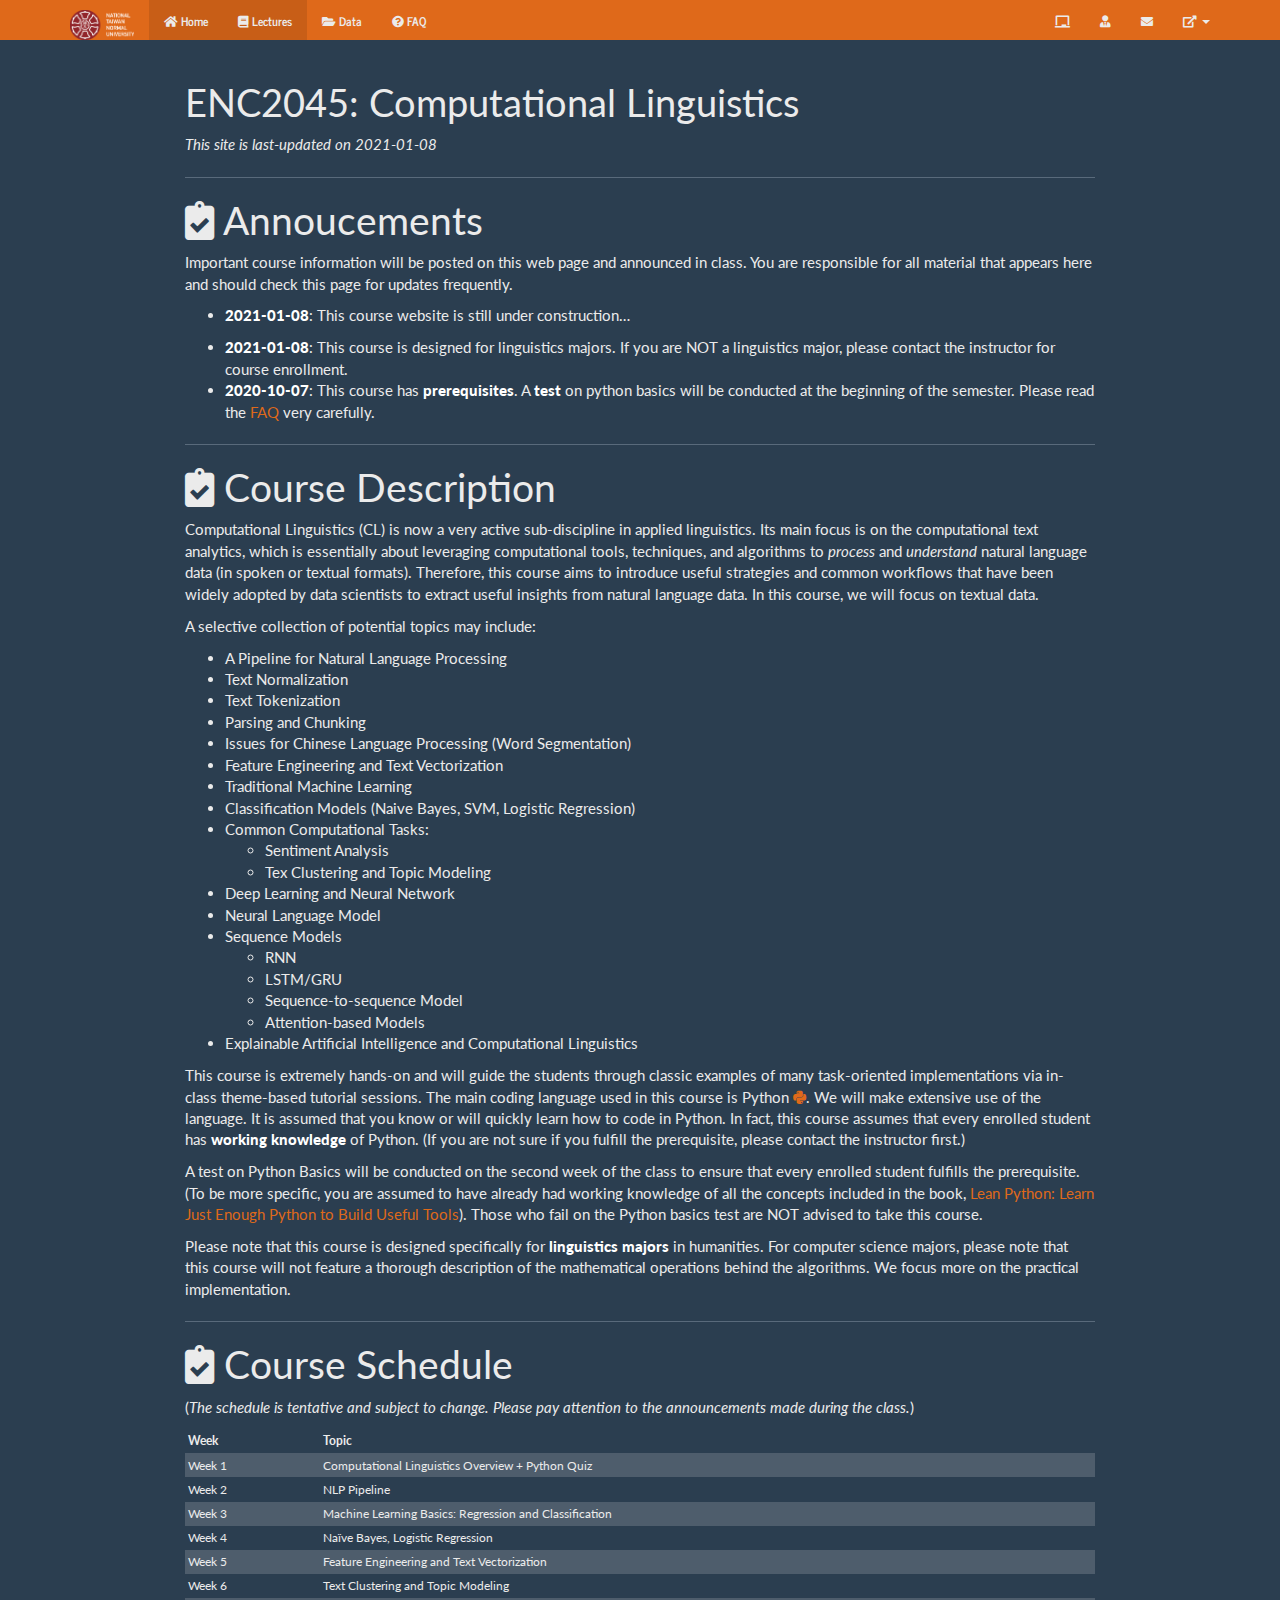
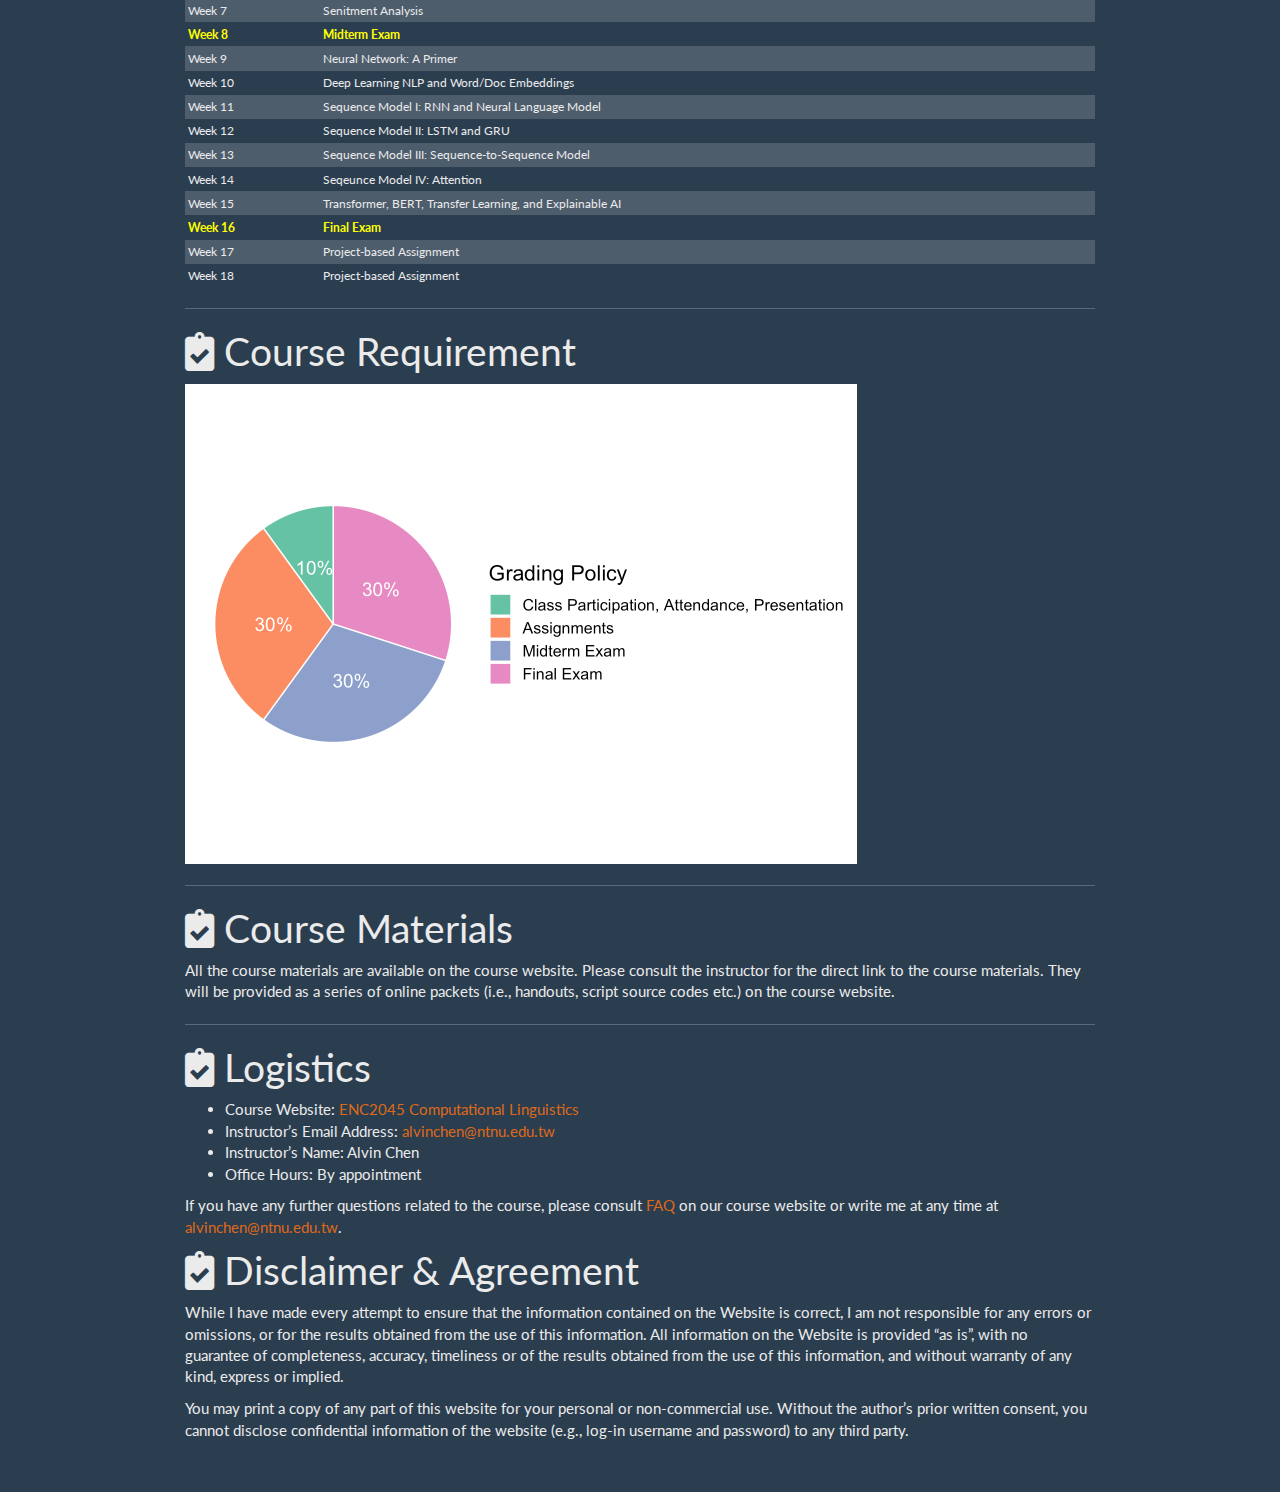
==== docs/index.html @ e21e0ecf "announcement" ====
<!DOCTYPE html>

<html>

<head>

<meta charset="utf-8" />
<meta name="generator" content="pandoc" />
<meta http-equiv="X-UA-Compatible" content="IE=EDGE" />




<title>ENC2045: Computational Linguistics</title>

<script src="site_libs/header-attrs-2.4/header-attrs.js"></script>
<script src="site_libs/jquery-1.11.3/jquery.min.js"></script>
<meta name="viewport" content="width=device-width, initial-scale=1" />
<link href="site_libs/bootstrap-3.3.5/css/journal.min.css" rel="stylesheet" />
<script src="site_libs/bootstrap-3.3.5/js/bootstrap.min.js"></script>
<script src="site_libs/bootstrap-3.3.5/shim/html5shiv.min.js"></script>
<script src="site_libs/bootstrap-3.3.5/shim/respond.min.js"></script>
<script src="site_libs/navigation-1.1/tabsets.js"></script>
<link href="site_libs/highlightjs-9.12.0/textmate.css" rel="stylesheet" />
<script src="site_libs/highlightjs-9.12.0/highlight.js"></script>
<link href="site_libs/font-awesome-5.3.1/css/fontawesome-all.min.css" rel="stylesheet" />
<script src="site_libs/kePrint-0.0.1/kePrint.js"></script>

<style type="text/css">
  code{white-space: pre-wrap;}
  span.smallcaps{font-variant: small-caps;}
  span.underline{text-decoration: underline;}
  div.column{display: inline-block; vertical-align: top; width: 50%;}
  div.hanging-indent{margin-left: 1.5em; text-indent: -1.5em;}
  ul.task-list{list-style: none;}
      </style>

<style type="text/css">code{white-space: pre;}</style>
<style type="text/css">
  pre:not([class]) {
    background-color: white;
  }
</style>
<script type="text/javascript">
if (window.hljs) {
  hljs.configure({languages: []});
  hljs.initHighlightingOnLoad();
  if (document.readyState && document.readyState === "complete") {
    window.setTimeout(function() { hljs.initHighlighting(); }, 0);
  }
}
</script>



<style type="text/css">
h1 {
  font-size: 34px;
}
h1.title {
  font-size: 38px;
}
h2 {
  font-size: 30px;
}
h3 {
  font-size: 24px;
}
h4 {
  font-size: 18px;
}
h5 {
  font-size: 16px;
}
h6 {
  font-size: 12px;
}
.table th:not([align]) {
  text-align: left;
}
</style>

<link rel="stylesheet" href="bootstrap_superhero.css" type="text/css" />



<style type = "text/css">
.main-container {
  max-width: 940px;
  margin-left: auto;
  margin-right: auto;
}
code {
  color: inherit;
  background-color: rgba(0, 0, 0, 0.04);
}
img {
  max-width:100%;
}
.tabbed-pane {
  padding-top: 12px;
}
.html-widget {
  margin-bottom: 20px;
}
button.code-folding-btn:focus {
  outline: none;
}
summary {
  display: list-item;
}
</style>


<style type="text/css">
/* padding for bootstrap navbar */
body {
  padding-top: 61px;
  padding-bottom: 40px;
}
/* offset scroll position for anchor links (for fixed navbar)  */
.section h1 {
  padding-top: 66px;
  margin-top: -66px;
}
.section h2 {
  padding-top: 66px;
  margin-top: -66px;
}
.section h3 {
  padding-top: 66px;
  margin-top: -66px;
}
.section h4 {
  padding-top: 66px;
  margin-top: -66px;
}
.section h5 {
  padding-top: 66px;
  margin-top: -66px;
}
.section h6 {
  padding-top: 66px;
  margin-top: -66px;
}
.dropdown-submenu {
  position: relative;
}
.dropdown-submenu>.dropdown-menu {
  top: 0;
  left: 100%;
  margin-top: -6px;
  margin-left: -1px;
  border-radius: 0 6px 6px 6px;
}
.dropdown-submenu:hover>.dropdown-menu {
  display: block;
}
.dropdown-submenu>a:after {
  display: block;
  content: " ";
  float: right;
  width: 0;
  height: 0;
  border-color: transparent;
  border-style: solid;
  border-width: 5px 0 5px 5px;
  border-left-color: #cccccc;
  margin-top: 5px;
  margin-right: -10px;
}
.dropdown-submenu:hover>a:after {
  border-left-color: #ffffff;
}
.dropdown-submenu.pull-left {
  float: none;
}
.dropdown-submenu.pull-left>.dropdown-menu {
  left: -100%;
  margin-left: 10px;
  border-radius: 6px 0 6px 6px;
}
</style>

<script>
// manage active state of menu based on current page
$(document).ready(function () {
  // active menu anchor
  href = window.location.pathname
  href = href.substr(href.lastIndexOf('/') + 1)
  if (href === "")
    href = "index.html";
  var menuAnchor = $('a[href="' + href + '"]');

  // mark it active
  menuAnchor.parent().addClass('active');

  // if it's got a parent navbar menu mark it active as well
  menuAnchor.closest('li.dropdown').addClass('active');
});
</script>

<!-- tabsets -->

<style type="text/css">
.tabset-dropdown > .nav-tabs {
  display: inline-table;
  max-height: 500px;
  min-height: 44px;
  overflow-y: auto;
  background: white;
  border: 1px solid #ddd;
  border-radius: 4px;
}

.tabset-dropdown > .nav-tabs > li.active:before {
  content: "";
  font-family: 'Glyphicons Halflings';
  display: inline-block;
  padding: 10px;
  border-right: 1px solid #ddd;
}

.tabset-dropdown > .nav-tabs.nav-tabs-open > li.active:before {
  content: "&#xe258;";
  border: none;
}

.tabset-dropdown > .nav-tabs.nav-tabs-open:before {
  content: "";
  font-family: 'Glyphicons Halflings';
  display: inline-block;
  padding: 10px;
  border-right: 1px solid #ddd;
}

.tabset-dropdown > .nav-tabs > li.active {
  display: block;
}

.tabset-dropdown > .nav-tabs > li > a,
.tabset-dropdown > .nav-tabs > li > a:focus,
.tabset-dropdown > .nav-tabs > li > a:hover {
  border: none;
  display: inline-block;
  border-radius: 4px;
  background-color: transparent;
}

.tabset-dropdown > .nav-tabs.nav-tabs-open > li {
  display: block;
  float: none;
}

.tabset-dropdown > .nav-tabs > li {
  display: none;
}
</style>

<!-- code folding -->




</head>

<body>


<div class="container-fluid main-container">




<div class="navbar navbar-inverse  navbar-fixed-top" role="navigation">
  <div class="container">
    <div class="navbar-header">
      <button type="button" class="navbar-toggle collapsed" data-toggle="collapse" data-target="#navbar">
        <span class="icon-bar"></span>
        <span class="icon-bar"></span>
        <span class="icon-bar"></span>
      </button>
      <a class="navbar-brand" href="index.html"><img src= "img/ntnu03.png" height="30px"/></a>
    </div>
    <div id="navbar" class="navbar-collapse collapse">
      <ul class="nav navbar-nav">
        <li>
  <a href="index.html">
    <span class="fa fa-home"></span>
     
    Home
  </a>
</li>
<li>
  <a href="index.html">
    <span class="fa fa-book"></span>
     
    Lectures
  </a>
</li>
<li>
  <a href="data.html">
    <span class="fa fa-folder-open"></span>
     
    Data
  </a>
</li>
<li>
  <a href="FAQ.html">
    <span class="fa fa-question-circle"></span>
     
    FAQ
  </a>
</li>
      </ul>
      <ul class="nav navbar-nav navbar-right">
        <li class="dropdown-header"></li>
<li>
  <a href="whiteboard.html">
    <span class="fa fa-chalkboard"></span>
     
    
  </a>
</li>
<li>
  <a href="http://web.ntnu.edu.tw/~alvinchen">
    <span class="fa fa-user-tie"></span>
     
    
  </a>
</li>
<li>
  <a href="contact.html">
    <span class="fa fa-envelope"></span>
     
  </a>
</li>
<li class="dropdown">
  <a href="#" class="dropdown-toggle" data-toggle="dropdown" role="button" aria-expanded="false">
    <span class="fa fa-external-link-alt"></span>
     
     
    <span class="caret"></span>
  </a>
  <ul class="dropdown-menu" role="menu">
    <li>
      <a href="http://www.eng.ntnu.edu.tw/">
        <span class="fa fa-university"></span>
         
        NTNU-ENG
      </a>
    </li>
    <li>
      <a href="https://moodle2.ntnu.edu.tw/">
        <span class="fa fa-link"></span>
         
        NTNU-Moodle
      </a>
    </li>
  </ul>
</li>
      </ul>
    </div><!--/.nav-collapse -->
  </div><!--/.container -->
</div><!--/.navbar -->

<div class="fluid-row" id="header">



<h1 class="title toc-ignore">ENC2045: Computational Linguistics</h1>

</div>


<p><em>This site is last-updated on 2021-01-08</em></p>
<hr />
<div class="section level1">
<h1><i class="fas  fa-clipboard-check "></i> Annoucements</h1>
<p>Important course information will be posted on this web page and announced in class. You are responsible for all material that appears here and should check this page for updates frequently.</p>
<ul>
<li><strong>2021-01-08</strong>: This course website is still under construction…</li>
</ul>
<!-- The course materials will be updated on a weekly basis. Please note that not all the materials have been complete and make sure that you visit this website regularly to get the most up-to-date materials/information.  -->
<ul>
<li><strong>2021-01-08</strong>: This course is designed for linguistics majors. If you are NOT a linguistics major, please contact the instructor for course enrollment.</li>
<li><strong>2020-10-07</strong>: This course has <strong>prerequisites</strong>. A <strong>test</strong> on python basics will be conducted at the beginning of the semester. Please read the <a href="FAQ.html">FAQ</a> very carefully. <!-- - **2020-02-24**: Due to the outbreak of the coronavirus disease (COVID-19), the course schedule has been updated in response to the change of the semester start.  --> <!-- - **2020-01-15**: For those who are considering taking this course, please read the [FAQ](FAQ.html) first before you make the decision. Thank you very much. --></li>
</ul>
<hr />
</div>
<div class="section level1">
<h1><i class="fas  fa-clipboard-check "></i> Course Description</h1>
<p>Computational Linguistics (CL) is now a very active sub-discipline in applied linguistics. Its main focus is on the computational text analytics, which is essentially about leveraging computational tools, techniques, and algorithms to <em>process</em> and <em>understand</em> natural language data (in spoken or textual formats). Therefore, this course aims to introduce useful strategies and common workflows that have been widely adopted by data scientists to extract useful insights from natural language data. In this course, we will focus on textual data.</p>
<p>A selective collection of potential topics may include:</p>
<ul>
<li>A Pipeline for Natural Language Processing</li>
<li>Text Normalization</li>
<li>Text Tokenization</li>
<li>Parsing and Chunking</li>
<li>Issues for Chinese Language Processing (Word Segmentation)</li>
<li>Feature Engineering and Text Vectorization</li>
<li>Traditional Machine Learning</li>
<li>Classification Models (Naive Bayes, SVM, Logistic Regression)</li>
<li>Common Computational Tasks:
<ul>
<li>Sentiment Analysis</li>
<li>Tex Clustering and Topic Modeling</li>
</ul></li>
<li>Deep Learning and Neural Network</li>
<li>Neural Language Model</li>
<li>Sequence Models
<ul>
<li>RNN</li>
<li>LSTM/GRU</li>
<li>Sequence-to-sequence Model</li>
<li>Attention-based Models</li>
</ul></li>
<li>Explainable Artificial Intelligence and Computational Linguistics</li>
</ul>
<p>This course is extremely hands-on and will guide the students through classic examples of many task-oriented implementations via in-class theme-based tutorial sessions. The main coding language used in this course is Python <a href="https://www.python.org/"><i class="fab  fa-python "></i></a>. We will make extensive use of the language. It is assumed that you know or will quickly learn how to code in Python. In fact, this course assumes that every enrolled student has <strong>working knowledge</strong> of Python. (If you are not sure if you fulfill the prerequisite, please contact the instructor first.)</p>
<p>A test on Python Basics will be conducted on the second week of the class to ensure that every enrolled student fulfills the prerequisite. (To be more specific, you are assumed to have already had working knowledge of all the concepts included in the book, <a href="https://www.amazon.com/Lean-Python-Learn-Enough-Useful/dp/1484223845">Lean Python: Learn Just Enough Python to Build Useful Tools</a>). Those who fail on the Python basics test are NOT advised to take this course.</p>
<p>Please note that this course is designed specifically for <strong>linguistics majors</strong> in humanities. For computer science majors, please note that this course will not feature a thorough description of the mathematical operations behind the algorithms. We focus more on the practical implementation.</p>
<hr />
</div>
<div class="section level1">
<h1><i class="fas  fa-clipboard-check "></i> Course Schedule</h1>
<p>(<em>The schedule is tentative and subject to change. Please pay attention to the announcements made during the class.</em>)</p>
<table class="table table-striped table-hover table-condensed table-responsive" style="margin-left: auto; margin-right: auto;">
<thead>
<tr>
<th style="text-align:left;">
Week
</th>
<th style="text-align:left;">
Topic
</th>
</tr>
</thead>
<tbody>
<tr>
<td style="text-align:left;">
Week 1
</td>
<td style="text-align:left;">
Computational Linguistics Overview + Python Quiz
</td>
</tr>
<tr>
<td style="text-align:left;">
Week 2
</td>
<td style="text-align:left;">
NLP Pipeline
</td>
</tr>
<tr>
<td style="text-align:left;">
Week 3
</td>
<td style="text-align:left;">
Machine Learning Basics: Regression and Classification
</td>
</tr>
<tr>
<td style="text-align:left;">
Week 4
</td>
<td style="text-align:left;">
Naïve Bayes, Logistic Regression
</td>
</tr>
<tr>
<td style="text-align:left;">
Week 5
</td>
<td style="text-align:left;">
Feature Engineering and Text Vectorization
</td>
</tr>
<tr>
<td style="text-align:left;">
Week 6
</td>
<td style="text-align:left;">
Text Clustering and Topic Modeling
</td>
</tr>
<tr>
<td style="text-align:left;">
Week 7
</td>
<td style="text-align:left;">
Senitment Analysis
</td>
</tr>
<tr>
<td style="text-align:left;font-weight: bold;color: yellow !important;">
Week 8
</td>
<td style="text-align:left;font-weight: bold;color: yellow !important;">
Midterm Exam
</td>
</tr>
<tr>
<td style="text-align:left;">
Week 9
</td>
<td style="text-align:left;">
Neural Network: A Primer
</td>
</tr>
<tr>
<td style="text-align:left;">
Week 10
</td>
<td style="text-align:left;">
Deep Learning NLP and Word/Doc Embeddings
</td>
</tr>
<tr>
<td style="text-align:left;">
Week 11
</td>
<td style="text-align:left;">
Sequence Model I: RNN and Neural Language Model
</td>
</tr>
<tr>
<td style="text-align:left;">
Week 12
</td>
<td style="text-align:left;">
Sequence Model II: LSTM and GRU
</td>
</tr>
<tr>
<td style="text-align:left;">
Week 13
</td>
<td style="text-align:left;">
Sequence Model III: Sequence-to-Sequence Model
</td>
</tr>
<tr>
<td style="text-align:left;">
Week 14
</td>
<td style="text-align:left;">
Seqeunce Model IV: Attention
</td>
</tr>
<tr>
<td style="text-align:left;">
Week 15
</td>
<td style="text-align:left;">
Transformer, BERT, Transfer Learning, and Explainable AI
</td>
</tr>
<tr>
<td style="text-align:left;font-weight: bold;color: yellow !important;">
Week 16
</td>
<td style="text-align:left;font-weight: bold;color: yellow !important;">
Final Exam
</td>
</tr>
<tr>
<td style="text-align:left;">
Week 17
</td>
<td style="text-align:left;">
Project-based Assignment
</td>
</tr>
<tr>
<td style="text-align:left;">
Week 18
</td>
<td style="text-align:left;">
Project-based Assignment
</td>
</tr>
</tbody>
</table>
<hr />
</div>
<div class="section level1">
<h1><i class="fas  fa-clipboard-check "></i> Course Requirement</h1>
<p><img src="index_files/figure-html/unnamed-chunk-2-1.png" width="672" /></p>
<hr />
</div>
<div class="section level1">
<h1><i class="fas  fa-clipboard-check "></i> Course Materials</h1>
<p>All the course materials are available on the course website. Please consult the instructor for the direct link to the course materials. They will be provided as a series of online packets (i.e., handouts, script source codes etc.) on the course website.</p>
<hr />
</div>
<div class="section level1">
<h1><i class="fas  fa-clipboard-check "></i> Logistics</h1>
<ul>
<li>Course Website: <a href="https://alvinntnu.github.io/NTNU_ENC2045/">ENC2045 Computational Linguistics</a></li>
<li>Instructor’s Email Address: <a href="mailto:alvinchen@ntnu.edu.tw">alvinchen@ntnu.edu.tw</a></li>
<li>Instructor’s Name: Alvin Chen</li>
<li>Office Hours: By appointment</li>
</ul>
<p>If you have any further questions related to the course, please consult <a href="FAQ.html">FAQ</a> on our course website or write me at any time at <a href="mailto:alvinchen@ntnu.edu.tw">alvinchen@ntnu.edu.tw</a>.</p>
</div>
<div class="section level1">
<h1><i class="fas  fa-clipboard-check "></i> Disclaimer &amp; Agreement</h1>
<p>While I have made every attempt to ensure that the information contained on the Website is correct, I am not responsible for any errors or omissions, or for the results obtained from the use of this information. All information on the Website is provided “as is”, with no guarantee of completeness, accuracy, timeliness or of the results obtained from the use of this information, and without warranty of any kind, express or implied.</p>
<p>You may print a copy of any part of this website for your personal or non-commercial use. Without the author’s prior written consent, you cannot disclose confidential information of the website (e.g., log-in username and password) to any third party.</p>
</div>




</div>

<script>

// add bootstrap table styles to pandoc tables
function bootstrapStylePandocTables() {
  $('tr.header').parent('thead').parent('table').addClass('table table-condensed');
}
$(document).ready(function () {
  bootstrapStylePandocTables();
});


</script>

<!-- tabsets -->

<script>
$(document).ready(function () {
  window.buildTabsets("TOC");
});

$(document).ready(function () {
  $('.tabset-dropdown > .nav-tabs > li').click(function () {
    $(this).parent().toggleClass('nav-tabs-open')
  });
});
</script>

<!-- code folding -->


<!-- dynamically load mathjax for compatibility with self-contained -->
<script>
  (function () {
    var script = document.createElement("script");
    script.type = "text/javascript";
    script.src  = "https://mathjax.rstudio.com/latest/MathJax.js?config=TeX-AMS-MML_HTMLorMML";
    document.getElementsByTagName("head")[0].appendChild(script);
  })();
</script>

</body>
</html>
---- docs/site_libs/bootstrap-3.3.5/css/journal.min.css ----
@font-face {
  font-family: 'News Cycle';
  font-style: normal;
  font-weight: 400;
  src: url(fonts/NewsCycle.ttf) format('truetype');
}
@font-face {
  font-family: 'News Cycle';
  font-style: normal;
  font-weight: 700;
  src: url(fonts/NewsCycleBold.ttf) format('truetype');
}

/*!
 * bootswatch v3.3.6
 * Homepage: http://bootswatch.com
 * Copyright 2012-2015 Thomas Park
 * Licensed under MIT
 * Based on Bootstrap
*//*!
 * Bootstrap v3.3.6 (http://getbootstrap.com)
 * Copyright 2011-2015 Twitter, Inc.
 * Licensed under MIT (https://github.com/twbs/bootstrap/blob/master/LICENSE)
 *//*! normalize.css v3.0.3 | MIT License | github.com/necolas/normalize.css */html{font-family:sans-serif;-ms-text-size-adjust:100%;-webkit-text-size-adjust:100%}body{margin:0}article,aside,details,figcaption,figure,footer,header,hgroup,main,menu,nav,section,summary{display:block}audio,canvas,progress,video{display:inline-block;vertical-align:baseline}audio:not([controls]){display:none;height:0}[hidden],template{display:none}a{background-color:transparent}a:active,a:hover{outline:0}abbr[title]{border-bottom:1px dotted}b,strong{font-weight:bold}dfn{font-style:italic}h1{font-size:2em;margin:0.67em 0}mark{background:#ff0;color:#000}small{font-size:80%}sub,sup{font-size:75%;line-height:0;position:relative;vertical-align:baseline}sup{top:-0.5em}sub{bottom:-0.25em}img{border:0}svg:not(:root){overflow:hidden}figure{margin:1em 40px}hr{-webkit-box-sizing:content-box;-moz-box-sizing:content-box;box-sizing:content-box;height:0}pre{overflow:auto}code,kbd,pre,samp{font-family:monospace, monospace;font-size:1em}button,input,optgroup,select,textarea{color:inherit;font:inherit;margin:0}button{overflow:visible}button,select{text-transform:none}button,html input[type="button"],input[type="reset"],input[type="submit"]{-webkit-appearance:button;cursor:pointer}button[disabled],html input[disabled]{cursor:default}button::-moz-focus-inner,input::-moz-focus-inner{border:0;padding:0}input{line-height:normal}input[type="checkbox"],input[type="radio"]{-webkit-box-sizing:border-box;-moz-box-sizing:border-box;box-sizing:border-box;padding:0}input[type="number"]::-webkit-inner-spin-button,input[type="number"]::-webkit-outer-spin-button{height:auto}input[type="search"]{-webkit-appearance:textfield;-webkit-box-sizing:content-box;-moz-box-sizing:content-box;box-sizing:content-box}input[type="search"]::-webkit-search-cancel-button,input[type="search"]::-webkit-search-decoration{-webkit-appearance:none}fieldset{border:1px solid #c0c0c0;margin:0 2px;padding:0.35em 0.625em 0.75em}legend{border:0;padding:0}textarea{overflow:auto}optgroup{font-weight:bold}table{border-collapse:collapse;border-spacing:0}td,th{padding:0}/*! Source: https://github.com/h5bp/html5-boilerplate/blob/master/src/css/main.css */@media print{*,*:before,*:after{background:transparent !important;color:#000 !important;-webkit-box-shadow:none !important;box-shadow:none !important;text-shadow:none !important}a,a:visited{text-decoration:underline}a[href]:after{content:" (" attr(href) ")"}abbr[title]:after{content:" (" attr(title) ")"}a[href^="#"]:after,a[href^="javascript:"]:after{content:""}pre,blockquote{border:1px solid #999;page-break-inside:avoid}thead{display:table-header-group}tr,img{page-break-inside:avoid}img{max-width:100% !important}p,h2,h3{orphans:3;widows:3}h2,h3{page-break-after:avoid}.navbar{display:none}.btn>.caret,.dropup>.btn>.caret{border-top-color:#000 !important}.label{border:1px solid #000}.table{border-collapse:collapse !important}.table td,.table th{background-color:#fff !important}.table-bordered th,.table-bordered td{border:1px solid #ddd !important}}@font-face{font-family:'Glyphicons Halflings';src:url('../fonts/glyphicons-halflings-regular.eot');src:url('../fonts/glyphicons-halflings-regular.eot?#iefix') format('embedded-opentype'),url('../fonts/glyphicons-halflings-regular.woff') format('woff'),url('../fonts/glyphicons-halflings-regular.ttf') format('truetype'),url('../fonts/glyphicons-halflings-regular.svg#glyphicons_halflingsregular') format('svg')}.glyphicon{position:relative;top:1px;display:inline-block;font-family:'Glyphicons Halflings';font-style:normal;font-weight:normal;line-height:1;-webkit-font-smoothing:antialiased;-moz-osx-font-smoothing:grayscale}.glyphicon-asterisk:before{content:"\002a"}.glyphicon-plus:before{content:"\002b"}.glyphicon-euro:before,.glyphicon-eur:before{content:"\20ac"}.glyphicon-minus:before{content:"\2212"}.glyphicon-cloud:before{content:"\2601"}.glyphicon-envelope:before{content:"\2709"}.glyphicon-pencil:before{content:"\270f"}.glyphicon-glass:before{content:"\e001"}.glyphicon-music:before{content:"\e002"}.glyphicon-search:before{content:"\e003"}.glyphicon-heart:before{content:"\e005"}.glyphicon-star:before{content:"\e006"}.glyphicon-star-empty:before{content:"\e007"}.glyphicon-user:before{content:"\e008"}.glyphicon-film:before{content:"\e009"}.glyphicon-th-large:before{content:"\e010"}.glyphicon-th:before{content:"\e011"}.glyphicon-th-list:before{content:"\e012"}.glyphicon-ok:before{content:"\e013"}.glyphicon-remove:before{content:"\e014"}.glyphicon-zoom-in:before{content:"\e015"}.glyphicon-zoom-out:before{content:"\e016"}.glyphicon-off:before{content:"\e017"}.glyphicon-signal:before{content:"\e018"}.glyphicon-cog:before{content:"\e019"}.glyphicon-trash:before{content:"\e020"}.glyphicon-home:before{content:"\e021"}.glyphicon-file:before{content:"\e022"}.glyphicon-time:before{content:"\e023"}.glyphicon-road:before{content:"\e024"}.glyphicon-download-alt:before{content:"\e025"}.glyphicon-download:before{content:"\e026"}.glyphicon-upload:before{content:"\e027"}.glyphicon-inbox:before{content:"\e028"}.glyphicon-play-circle:before{content:"\e029"}.glyphicon-repeat:before{content:"\e030"}.glyphicon-refresh:before{content:"\e031"}.glyphicon-list-alt:before{content:"\e032"}.glyphicon-lock:before{content:"\e033"}.glyphicon-flag:before{content:"\e034"}.glyphicon-headphones:before{content:"\e035"}.glyphicon-volume-off:before{content:"\e036"}.glyphicon-volume-down:before{content:"\e037"}.glyphicon-volume-up:before{content:"\e038"}.glyphicon-qrcode:before{content:"\e039"}.glyphicon-barcode:before{content:"\e040"}.glyphicon-tag:before{content:"\e041"}.glyphicon-tags:before{content:"\e042"}.glyphicon-book:before{content:"\e043"}.glyphicon-bookmark:before{content:"\e044"}.glyphicon-print:before{content:"\e045"}.glyphicon-camera:before{content:"\e046"}.glyphicon-font:before{content:"\e047"}.glyphicon-bold:before{content:"\e048"}.glyphicon-italic:before{content:"\e049"}.glyphicon-text-height:before{content:"\e050"}.glyphicon-text-width:before{content:"\e051"}.glyphicon-align-left:before{content:"\e052"}.glyphicon-align-center:before{content:"\e053"}.glyphicon-align-right:before{content:"\e054"}.glyphicon-align-justify:before{content:"\e055"}.glyphicon-list:before{content:"\e056"}.glyphicon-indent-left:before{content:"\e057"}.glyphicon-indent-right:before{content:"\e058"}.glyphicon-facetime-video:before{content:"\e059"}.glyphicon-picture:before{content:"\e060"}.glyphicon-map-marker:before{content:"\e062"}.glyphicon-adjust:before{content:"\e063"}.glyphicon-tint:before{content:"\e064"}.glyphicon-edit:before{content:"\e065"}.glyphicon-share:before{content:"\e066"}.glyphicon-check:before{content:"\e067"}.glyphicon-move:before{content:"\e068"}.glyphicon-step-backward:before{content:"\e069"}.glyphicon-fast-backward:before{content:"\e070"}.glyphicon-backward:before{content:"\e071"}.glyphicon-play:before{content:"\e072"}.glyphicon-pause:before{content:"\e073"}.glyphicon-stop:before{content:"\e074"}.glyphicon-forward:before{content:"\e075"}.glyphicon-fast-forward:before{content:"\e076"}.glyphicon-step-forward:before{content:"\e077"}.glyphicon-eject:before{content:"\e078"}.glyphicon-chevron-left:before{content:"\e079"}.glyphicon-chevron-right:before{content:"\e080"}.glyphicon-plus-sign:before{content:"\e081"}.glyphicon-minus-sign:before{content:"\e082"}.glyphicon-remove-sign:before{content:"\e083"}.glyphicon-ok-sign:before{content:"\e084"}.glyphicon-question-sign:before{content:"\e085"}.glyphicon-info-sign:before{content:"\e086"}.glyphicon-screenshot:before{content:"\e087"}.glyphicon-remove-circle:before{content:"\e088"}.glyphicon-ok-circle:before{content:"\e089"}.glyphicon-ban-circle:before{content:"\e090"}.glyphicon-arrow-left:before{content:"\e091"}.glyphicon-arrow-right:before{content:"\e092"}.glyphicon-arrow-up:before{content:"\e093"}.glyphicon-arrow-down:before{content:"\e094"}.glyphicon-share-alt:before{content:"\e095"}.glyphicon-resize-full:before{content:"\e096"}.glyphicon-resize-small:before{content:"\e097"}.glyphicon-exclamation-sign:before{content:"\e101"}.glyphicon-gift:before{content:"\e102"}.glyphicon-leaf:before{content:"\e103"}.glyphicon-fire:before{content:"\e104"}.glyphicon-eye-open:before{content:"\e105"}.glyphicon-eye-close:before{content:"\e106"}.glyphicon-warning-sign:before{content:"\e107"}.glyphicon-plane:before{content:"\e108"}.glyphicon-calendar:before{content:"\e109"}.glyphicon-random:before{content:"\e110"}.glyphicon-comment:before{content:"\e111"}.glyphicon-magnet:before{content:"\e112"}.glyphicon-chevron-up:before{content:"\e113"}.glyphicon-chevron-down:before{content:"\e114"}.glyphicon-retweet:before{content:"\e115"}.glyphicon-shopping-cart:before{content:"\e116"}.glyphicon-folder-close:before{content:"\e117"}.glyphicon-folder-open:before{content:"\e118"}.glyphicon-resize-vertical:before{content:"\e119"}.glyphicon-resize-horizontal:before{content:"\e120"}.glyphicon-hdd:before{content:"\e121"}.glyphicon-bullhorn:before{content:"\e122"}.glyphicon-bell:before{content:"\e123"}.glyphicon-certificate:before{content:"\e124"}.glyphicon-thumbs-up:before{content:"\e125"}.glyphicon-thumbs-down:before{content:"\e126"}.glyphicon-hand-right:before{content:"\e127"}.glyphicon-hand-left:before{content:"\e128"}.glyphicon-hand-up:before{content:"\e129"}.glyphicon-hand-down:before{content:"\e130"}.glyphicon-circle-arrow-right:before{content:"\e131"}.glyphicon-circle-arrow-left:before{content:"\e132"}.glyphicon-circle-arrow-up:before{content:"\e133"}.glyphicon-circle-arrow-down:before{content:"\e134"}.glyphicon-globe:before{content:"\e135"}.glyphicon-wrench:before{content:"\e136"}.glyphicon-tasks:before{content:"\e137"}.glyphicon-filter:before{content:"\e138"}.glyphicon-briefcase:before{content:"\e139"}.glyphicon-fullscreen:before{content:"\e140"}.glyphicon-dashboard:before{content:"\e141"}.glyphicon-paperclip:before{content:"\e142"}.glyphicon-heart-empty:before{content:"\e143"}.glyphicon-link:before{content:"\e144"}.glyphicon-phone:before{content:"\e145"}.glyphicon-pushpin:before{content:"\e146"}.glyphicon-usd:before{content:"\e148"}.glyphicon-gbp:before{content:"\e149"}.glyphicon-sort:before{content:"\e150"}.glyphicon-sort-by-alphabet:before{content:"\e151"}.glyphicon-sort-by-alphabet-alt:before{content:"\e152"}.glyphicon-sort-by-order:before{content:"\e153"}.glyphicon-sort-by-order-alt:before{content:"\e154"}.glyphicon-sort-by-attributes:before{content:"\e155"}.glyphicon-sort-by-attributes-alt:before{content:"\e156"}.glyphicon-unchecked:before{content:"\e157"}.glyphicon-expand:before{content:"\e158"}.glyphicon-collapse-down:before{content:"\e159"}.glyphicon-collapse-up:before{content:"\e160"}.glyphicon-log-in:before{content:"\e161"}.glyphicon-flash:before{content:"\e162"}.glyphicon-log-out:before{content:"\e163"}.glyphicon-new-window:before{content:"\e164"}.glyphicon-record:before{content:"\e165"}.glyphicon-save:before{content:"\e166"}.glyphicon-open:before{content:"\e167"}.glyphicon-saved:before{content:"\e168"}.glyphicon-import:before{content:"\e169"}.glyphicon-export:before{content:"\e170"}.glyphicon-send:before{content:"\e171"}.glyphicon-floppy-disk:before{content:"\e172"}.glyphicon-floppy-saved:before{content:"\e173"}.glyphicon-floppy-remove:before{content:"\e174"}.glyphicon-floppy-save:before{content:"\e175"}.glyphicon-floppy-open:before{content:"\e176"}.glyphicon-credit-card:before{content:"\e177"}.glyphicon-transfer:before{content:"\e178"}.glyphicon-cutlery:before{content:"\e179"}.glyphicon-header:before{content:"\e180"}.glyphicon-compressed:before{content:"\e181"}.glyphicon-earphone:before{content:"\e182"}.glyphicon-phone-alt:before{content:"\e183"}.glyphicon-tower:before{content:"\e184"}.glyphicon-stats:before{content:"\e185"}.glyphicon-sd-video:before{content:"\e186"}.glyphicon-hd-video:before{content:"\e187"}.glyphicon-subtitles:before{content:"\e188"}.glyphicon-sound-stereo:before{content:"\e189"}.glyphicon-sound-dolby:before{content:"\e190"}.glyphicon-sound-5-1:before{content:"\e191"}.glyphicon-sound-6-1:before{content:"\e192"}.glyphicon-sound-7-1:before{content:"\e193"}.glyphicon-copyright-mark:before{content:"\e194"}.glyphicon-registration-mark:before{content:"\e195"}.glyphicon-cloud-download:before{content:"\e197"}.glyphicon-cloud-upload:before{content:"\e198"}.glyphicon-tree-conifer:before{content:"\e199"}.glyphicon-tree-deciduous:before{content:"\e200"}.glyphicon-cd:before{content:"\e201"}.glyphicon-save-file:before{content:"\e202"}.glyphicon-open-file:before{content:"\e203"}.glyphicon-level-up:before{content:"\e204"}.glyphicon-copy:before{content:"\e205"}.glyphicon-paste:before{content:"\e206"}.glyphicon-alert:before{content:"\e209"}.glyphicon-equalizer:before{content:"\e210"}.glyphicon-king:before{content:"\e211"}.glyphicon-queen:before{content:"\e212"}.glyphicon-pawn:before{content:"\e213"}.glyphicon-bishop:before{content:"\e214"}.glyphicon-knight:before{content:"\e215"}.glyphicon-baby-formula:before{content:"\e216"}.glyphicon-tent:before{content:"\26fa"}.glyphicon-blackboard:before{content:"\e218"}.glyphicon-bed:before{content:"\e219"}.glyphicon-apple:before{content:"\f8ff"}.glyphicon-erase:before{content:"\e221"}.glyphicon-hourglass:before{content:"\231b"}.glyphicon-lamp:before{content:"\e223"}.glyphicon-duplicate:before{content:"\e224"}.glyphicon-piggy-bank:before{content:"\e225"}.glyphicon-scissors:before{content:"\e226"}.glyphicon-bitcoin:before{content:"\e227"}.glyphicon-btc:before{content:"\e227"}.glyphicon-xbt:before{content:"\e227"}.glyphicon-yen:before{content:"\00a5"}.glyphicon-jpy:before{content:"\00a5"}.glyphicon-ruble:before{content:"\20bd"}.glyphicon-rub:before{content:"\20bd"}.glyphicon-scale:before{content:"\e230"}.glyphicon-ice-lolly:before{content:"\e231"}.glyphicon-ice-lolly-tasted:before{content:"\e232"}.glyphicon-education:before{content:"\e233"}.glyphicon-option-horizontal:before{content:"\e234"}.glyphicon-option-vertical:before{content:"\e235"}.glyphicon-menu-hamburger:before{content:"\e236"}.glyphicon-modal-window:before{content:"\e237"}.glyphicon-oil:before{content:"\e238"}.glyphicon-grain:before{content:"\e239"}.glyphicon-sunglasses:before{content:"\e240"}.glyphicon-text-size:before{content:"\e241"}.glyphicon-text-color:before{content:"\e242"}.glyphicon-text-background:before{content:"\e243"}.glyphicon-object-align-top:before{content:"\e244"}.glyphicon-object-align-bottom:before{content:"\e245"}.glyphicon-object-align-horizontal:before{content:"\e246"}.glyphicon-object-align-left:before{content:"\e247"}.glyphicon-object-align-vertical:before{content:"\e248"}.glyphicon-object-align-right:before{content:"\e249"}.glyphicon-triangle-right:before{content:"\e250"}.glyphicon-triangle-left:before{content:"\e251"}.glyphicon-triangle-bottom:before{content:"\e252"}.glyphicon-triangle-top:before{content:"\e253"}.glyphicon-console:before{content:"\e254"}.glyphicon-superscript:before{content:"\e255"}.glyphicon-subscript:before{content:"\e256"}.glyphicon-menu-left:before{content:"\e257"}.glyphicon-menu-right:before{content:"\e258"}.glyphicon-menu-down:before{content:"\e259"}.glyphicon-menu-up:before{content:"\e260"}*{-webkit-box-sizing:border-box;-moz-box-sizing:border-box;box-sizing:border-box}*:before,*:after{-webkit-box-sizing:border-box;-moz-box-sizing:border-box;box-sizing:border-box}html{font-size:10px;-webkit-tap-highlight-color:rgba(0,0,0,0)}body{font-family:Georgia,"Times New Roman",Times,serif;font-size:15px;line-height:1.42857143;color:#777777;background-color:#ffffff}input,button,select,textarea{font-family:inherit;font-size:inherit;line-height:inherit}a{color:#eb6864;text-decoration:none}a:hover,a:focus{color:#e22620;text-decoration:underline}a:focus{outline:thin dotted;outline:5px auto -webkit-focus-ring-color;outline-offset:-2px}figure{margin:0}img{vertical-align:middle}.img-responsive,.thumbnail>img,.thumbnail a>img,.carousel-inner>.item>img,.carousel-inner>.item>a>img{display:block;max-width:100%;height:auto}.img-rounded{border-radius:6px}.img-thumbnail{padding:4px;line-height:1.42857143;background-color:#ffffff;border:1px solid #dddddd;border-radius:4px;-webkit-transition:all .2s ease-in-out;-o-transition:all .2s ease-in-out;transition:all .2s ease-in-out;display:inline-block;max-width:100%;height:auto}.img-circle{border-radius:50%}hr{margin-top:21px;margin-bottom:21px;border:0;border-top:1px solid #eeeeee}.sr-only{position:absolute;width:1px;height:1px;margin:-1px;padding:0;overflow:hidden;clip:rect(0, 0, 0, 0);border:0}.sr-only-focusable:active,.sr-only-focusable:focus{position:static;width:auto;height:auto;margin:0;overflow:visible;clip:auto}[role="button"]{cursor:pointer}h1,h2,h3,h4,h5,h6,.h1,.h2,.h3,.h4,.h5,.h6{font-family:"News Cycle","Arial Narrow Bold",sans-serif;font-weight:700;line-height:1.1;color:#000000}h1 small,h2 small,h3 small,h4 small,h5 small,h6 small,.h1 small,.h2 small,.h3 small,.h4 small,.h5 small,.h6 small,h1 .small,h2 .small,h3 .small,h4 .small,h5 .small,h6 .small,.h1 .small,.h2 .small,.h3 .small,.h4 .small,.h5 .small,.h6 .small{font-weight:normal;line-height:1;color:#999999}h1,.h1,h2,.h2,h3,.h3{margin-top:21px;margin-bottom:10.5px}h1 small,.h1 small,h2 small,.h2 small,h3 small,.h3 small,h1 .small,.h1 .small,h2 .small,.h2 .small,h3 .small,.h3 .small{font-size:65%}h4,.h4,h5,.h5,h6,.h6{margin-top:10.5px;margin-bottom:10.5px}h4 small,.h4 small,h5 small,.h5 small,h6 small,.h6 small,h4 .small,.h4 .small,h5 .small,.h5 .small,h6 .small,.h6 .small{font-size:75%}h1,.h1{font-size:39px}h2,.h2{font-size:32px}h3,.h3{font-size:26px}h4,.h4{font-size:19px}h5,.h5{font-size:15px}h6,.h6{font-size:13px}p{margin:0 0 10.5px}.lead{margin-bottom:21px;font-size:17px;font-weight:300;line-height:1.4}@media (min-width:768px){.lead{font-size:22.5px}}small,.small{font-size:86%}mark,.mark{background-color:#fcf8e3;padding:.2em}.text-left{text-align:left}.text-right{text-align:right}.text-center{text-align:center}.text-justify{text-align:justify}.text-nowrap{white-space:nowrap}.text-lowercase{text-transform:lowercase}.text-uppercase{text-transform:uppercase}.text-capitalize{text-transform:capitalize}.text-muted{color:#999999}.text-primary{color:#eb6864}a.text-primary:hover,a.text-primary:focus{color:#e53c37}.text-success{color:#468847}a.text-success:hover,a.text-success:focus{color:#356635}.text-info{color:#3a87ad}a.text-info:hover,a.text-info:focus{color:#2d6987}.text-warning{color:#c09853}a.text-warning:hover,a.text-warning:focus{color:#a47e3c}.text-danger{color:#b94a48}a.text-danger:hover,a.text-danger:focus{color:#953b39}.bg-primary{color:#fff;background-color:#eb6864}a.bg-primary:hover,a.bg-primary:focus{background-color:#e53c37}.bg-success{background-color:#dff0d8}a.bg-success:hover,a.bg-success:focus{background-color:#c1e2b3}.bg-info{background-color:#d9edf7}a.bg-info:hover,a.bg-info:focus{background-color:#afd9ee}.bg-warning{background-color:#fcf8e3}a.bg-warning:hover,a.bg-warning:focus{background-color:#f7ecb5}.bg-danger{background-color:#f2dede}a.bg-danger:hover,a.bg-danger:focus{background-color:#e4b9b9}.page-header{padding-bottom:9.5px;margin:42px 0 21px;border-bottom:1px solid #eeeeee}ul,ol{margin-top:0;margin-bottom:10.5px}ul ul,ol ul,ul ol,ol ol{margin-bottom:0}.list-unstyled{padding-left:0;list-style:none}.list-inline{padding-left:0;list-style:none;margin-left:-5px}.list-inline>li{display:inline-block;padding-left:5px;padding-right:5px}dl{margin-top:0;margin-bottom:21px}dt,dd{line-height:1.42857143}dt{font-weight:bold}dd{margin-left:0}@media (min-width:768px){.dl-horizontal dt{float:left;width:160px;clear:left;text-align:right;overflow:hidden;text-overflow:ellipsis;white-space:nowrap}.dl-horizontal dd{margin-left:180px}}abbr[title],abbr[data-original-title]{cursor:help;border-bottom:1px dotted #999999}.initialism{font-size:90%;text-transform:uppercase}blockquote{padding:10.5px 21px;margin:0 0 21px;font-size:18.75px;border-left:5px solid #eeeeee}blockquote p:last-child,blockquote ul:last-child,blockquote ol:last-child{margin-bottom:0}blockquote footer,blockquote small,blockquote .small{display:block;font-size:80%;line-height:1.42857143;color:#999999}blockquote footer:before,blockquote small:before,blockquote .small:before{content:'\2014 \00A0'}.blockquote-reverse,blockquote.pull-right{padding-right:15px;padding-left:0;border-right:5px solid #eeeeee;border-left:0;text-align:right}.blockquote-reverse footer:before,blockquote.pull-right footer:before,.blockquote-reverse small:before,blockquote.pull-right small:before,.blockquote-reverse .small:before,blockquote.pull-right .small:before{content:''}.blockquote-reverse footer:after,blockquote.pull-right footer:after,.blockquote-reverse small:after,blockquote.pull-right small:after,.blockquote-reverse .small:after,blockquote.pull-right .small:after{content:'\00A0 \2014'}address{margin-bottom:21px;font-style:normal;line-height:1.42857143}code,kbd,pre,samp{font-family:monospace}code{padding:2px 4px;font-size:90%;color:#c7254e;background-color:#f9f2f4;border-radius:4px}kbd{padding:2px 4px;font-size:90%;color:#ffffff;background-color:#333333;border-radius:3px;-webkit-box-shadow:inset 0 -1px 0 rgba(0,0,0,0.25);box-shadow:inset 0 -1px 0 rgba(0,0,0,0.25)}kbd kbd{padding:0;font-size:100%;font-weight:bold;-webkit-box-shadow:none;box-shadow:none}pre{display:block;padding:10px;margin:0 0 10.5px;font-size:14px;line-height:1.42857143;word-break:break-all;word-wrap:break-word;color:#333333;background-color:#f5f5f5;border:1px solid #cccccc;border-radius:4px}pre code{padding:0;font-size:inherit;color:inherit;white-space:pre-wrap;background-color:transparent;border-radius:0}.pre-scrollable{max-height:340px;overflow-y:scroll}.container{margin-right:auto;margin-left:auto;padding-left:15px;padding-right:15px}@media (min-width:768px){.container{width:750px}}@media (min-width:992px){.container{width:970px}}@media (min-width:1200px){.container{width:1170px}}.container-fluid{margin-right:auto;margin-left:auto;padding-left:15px;padding-right:15px}.row{margin-left:-15px;margin-right:-15px}.col-xs-1,.col-sm-1,.col-md-1,.col-lg-1,.col-xs-2,.col-sm-2,.col-md-2,.col-lg-2,.col-xs-3,.col-sm-3,.col-md-3,.col-lg-3,.col-xs-4,.col-sm-4,.col-md-4,.col-lg-4,.col-xs-5,.col-sm-5,.col-md-5,.col-lg-5,.col-xs-6,.col-sm-6,.col-md-6,.col-lg-6,.col-xs-7,.col-sm-7,.col-md-7,.col-lg-7,.col-xs-8,.col-sm-8,.col-md-8,.col-lg-8,.col-xs-9,.col-sm-9,.col-md-9,.col-lg-9,.col-xs-10,.col-sm-10,.col-md-10,.col-lg-10,.col-xs-11,.col-sm-11,.col-md-11,.col-lg-11,.col-xs-12,.col-sm-12,.col-md-12,.col-lg-12{position:relative;min-height:1px;padding-left:15px;padding-right:15px}.col-xs-1,.col-xs-2,.col-xs-3,.col-xs-4,.col-xs-5,.col-xs-6,.col-xs-7,.col-xs-8,.col-xs-9,.col-xs-10,.col-xs-11,.col-xs-12{float:left}.col-xs-12{width:100%}.col-xs-11{width:91.66666667%}.col-xs-10{width:83.33333333%}.col-xs-9{width:75%}.col-xs-8{width:66.66666667%}.col-xs-7{width:58.33333333%}.col-xs-6{width:50%}.col-xs-5{width:41.66666667%}.col-xs-4{width:33.33333333%}.col-xs-3{width:25%}.col-xs-2{width:16.66666667%}.col-xs-1{width:8.33333333%}.col-xs-pull-12{right:100%}.col-xs-pull-11{right:91.66666667%}.col-xs-pull-10{right:83.33333333%}.col-xs-pull-9{right:75%}.col-xs-pull-8{right:66.66666667%}.col-xs-pull-7{right:58.33333333%}.col-xs-pull-6{right:50%}.col-xs-pull-5{right:41.66666667%}.col-xs-pull-4{right:33.33333333%}.col-xs-pull-3{right:25%}.col-xs-pull-2{right:16.66666667%}.col-xs-pull-1{right:8.33333333%}.col-xs-pull-0{right:auto}.col-xs-push-12{left:100%}.col-xs-push-11{left:91.66666667%}.col-xs-push-10{left:83.33333333%}.col-xs-push-9{left:75%}.col-xs-push-8{left:66.66666667%}.col-xs-push-7{left:58.33333333%}.col-xs-push-6{left:50%}.col-xs-push-5{left:41.66666667%}.col-xs-push-4{left:33.33333333%}.col-xs-push-3{left:25%}.col-xs-push-2{left:16.66666667%}.col-xs-push-1{left:8.33333333%}.col-xs-push-0{left:auto}.col-xs-offset-12{margin-left:100%}.col-xs-offset-11{margin-left:91.66666667%}.col-xs-offset-10{margin-left:83.33333333%}.col-xs-offset-9{margin-left:75%}.col-xs-offset-8{margin-left:66.66666667%}.col-xs-offset-7{margin-left:58.33333333%}.col-xs-offset-6{margin-left:50%}.col-xs-offset-5{margin-left:41.66666667%}.col-xs-offset-4{margin-left:33.33333333%}.col-xs-offset-3{margin-left:25%}.col-xs-offset-2{margin-left:16.66666667%}.col-xs-offset-1{margin-left:8.33333333%}.col-xs-offset-0{margin-left:0%}@media (min-width:768px){.col-sm-1,.col-sm-2,.col-sm-3,.col-sm-4,.col-sm-5,.col-sm-6,.col-sm-7,.col-sm-8,.col-sm-9,.col-sm-10,.col-sm-11,.col-sm-12{float:left}.col-sm-12{width:100%}.col-sm-11{width:91.66666667%}.col-sm-10{width:83.33333333%}.col-sm-9{width:75%}.col-sm-8{width:66.66666667%}.col-sm-7{width:58.33333333%}.col-sm-6{width:50%}.col-sm-5{width:41.66666667%}.col-sm-4{width:33.33333333%}.col-sm-3{width:25%}.col-sm-2{width:16.66666667%}.col-sm-1{width:8.33333333%}.col-sm-pull-12{right:100%}.col-sm-pull-11{right:91.66666667%}.col-sm-pull-10{right:83.33333333%}.col-sm-pull-9{right:75%}.col-sm-pull-8{right:66.66666667%}.col-sm-pull-7{right:58.33333333%}.col-sm-pull-6{right:50%}.col-sm-pull-5{right:41.66666667%}.col-sm-pull-4{right:33.33333333%}.col-sm-pull-3{right:25%}.col-sm-pull-2{right:16.66666667%}.col-sm-pull-1{right:8.33333333%}.col-sm-pull-0{right:auto}.col-sm-push-12{left:100%}.col-sm-push-11{left:91.66666667%}.col-sm-push-10{left:83.33333333%}.col-sm-push-9{left:75%}.col-sm-push-8{left:66.66666667%}.col-sm-push-7{left:58.33333333%}.col-sm-push-6{left:50%}.col-sm-push-5{left:41.66666667%}.col-sm-push-4{left:33.33333333%}.col-sm-push-3{left:25%}.col-sm-push-2{left:16.66666667%}.col-sm-push-1{left:8.33333333%}.col-sm-push-0{left:auto}.col-sm-offset-12{margin-left:100%}.col-sm-offset-11{margin-left:91.66666667%}.col-sm-offset-10{margin-left:83.33333333%}.col-sm-offset-9{margin-left:75%}.col-sm-offset-8{margin-left:66.66666667%}.col-sm-offset-7{margin-left:58.33333333%}.col-sm-offset-6{margin-left:50%}.col-sm-offset-5{margin-left:41.66666667%}.col-sm-offset-4{margin-left:33.33333333%}.col-sm-offset-3{margin-left:25%}.col-sm-offset-2{margin-left:16.66666667%}.col-sm-offset-1{margin-left:8.33333333%}.col-sm-offset-0{margin-left:0%}}@media (min-width:992px){.col-md-1,.col-md-2,.col-md-3,.col-md-4,.col-md-5,.col-md-6,.col-md-7,.col-md-8,.col-md-9,.col-md-10,.col-md-11,.col-md-12{float:left}.col-md-12{width:100%}.col-md-11{width:91.66666667%}.col-md-10{width:83.33333333%}.col-md-9{width:75%}.col-md-8{width:66.66666667%}.col-md-7{width:58.33333333%}.col-md-6{width:50%}.col-md-5{width:41.66666667%}.col-md-4{width:33.33333333%}.col-md-3{width:25%}.col-md-2{width:16.66666667%}.col-md-1{width:8.33333333%}.col-md-pull-12{right:100%}.col-md-pull-11{right:91.66666667%}.col-md-pull-10{right:83.33333333%}.col-md-pull-9{right:75%}.col-md-pull-8{right:66.66666667%}.col-md-pull-7{right:58.33333333%}.col-md-pull-6{right:50%}.col-md-pull-5{right:41.66666667%}.col-md-pull-4{right:33.33333333%}.col-md-pull-3{right:25%}.col-md-pull-2{right:16.66666667%}.col-md-pull-1{right:8.33333333%}.col-md-pull-0{right:auto}.col-md-push-12{left:100%}.col-md-push-11{left:91.66666667%}.col-md-push-10{left:83.33333333%}.col-md-push-9{left:75%}.col-md-push-8{left:66.66666667%}.col-md-push-7{left:58.33333333%}.col-md-push-6{left:50%}.col-md-push-5{left:41.66666667%}.col-md-push-4{left:33.33333333%}.col-md-push-3{left:25%}.col-md-push-2{left:16.66666667%}.col-md-push-1{left:8.33333333%}.col-md-push-0{left:auto}.col-md-offset-12{margin-left:100%}.col-md-offset-11{margin-left:91.66666667%}.col-md-offset-10{margin-left:83.33333333%}.col-md-offset-9{margin-left:75%}.col-md-offset-8{margin-left:66.66666667%}.col-md-offset-7{margin-left:58.33333333%}.col-md-offset-6{margin-left:50%}.col-md-offset-5{margin-left:41.66666667%}.col-md-offset-4{margin-left:33.33333333%}.col-md-offset-3{margin-left:25%}.col-md-offset-2{margin-left:16.66666667%}.col-md-offset-1{margin-left:8.33333333%}.col-md-offset-0{margin-left:0%}}@media (min-width:1200px){.col-lg-1,.col-lg-2,.col-lg-3,.col-lg-4,.col-lg-5,.col-lg-6,.col-lg-7,.col-lg-8,.col-lg-9,.col-lg-10,.col-lg-11,.col-lg-12{float:left}.col-lg-12{width:100%}.col-lg-11{width:91.66666667%}.col-lg-10{width:83.33333333%}.col-lg-9{width:75%}.col-lg-8{width:66.66666667%}.col-lg-7{width:58.33333333%}.col-lg-6{width:50%}.col-lg-5{width:41.66666667%}.col-lg-4{width:33.33333333%}.col-lg-3{width:25%}.col-lg-2{width:16.66666667%}.col-lg-1{width:8.33333333%}.col-lg-pull-12{right:100%}.col-lg-pull-11{right:91.66666667%}.col-lg-pull-10{right:83.33333333%}.col-lg-pull-9{right:75%}.col-lg-pull-8{right:66.66666667%}.col-lg-pull-7{right:58.33333333%}.col-lg-pull-6{right:50%}.col-lg-pull-5{right:41.66666667%}.col-lg-pull-4{right:33.33333333%}.col-lg-pull-3{right:25%}.col-lg-pull-2{right:16.66666667%}.col-lg-pull-1{right:8.33333333%}.col-lg-pull-0{right:auto}.col-lg-push-12{left:100%}.col-lg-push-11{left:91.66666667%}.col-lg-push-10{left:83.33333333%}.col-lg-push-9{left:75%}.col-lg-push-8{left:66.66666667%}.col-lg-push-7{left:58.33333333%}.col-lg-push-6{left:50%}.col-lg-push-5{left:41.66666667%}.col-lg-push-4{left:33.33333333%}.col-lg-push-3{left:25%}.col-lg-push-2{left:16.66666667%}.col-lg-push-1{left:8.33333333%}.col-lg-push-0{left:auto}.col-lg-offset-12{margin-left:100%}.col-lg-offset-11{margin-left:91.66666667%}.col-lg-offset-10{margin-left:83.33333333%}.col-lg-offset-9{margin-left:75%}.col-lg-offset-8{margin-left:66.66666667%}.col-lg-offset-7{margin-left:58.33333333%}.col-lg-offset-6{margin-left:50%}.col-lg-offset-5{margin-left:41.66666667%}.col-lg-offset-4{margin-left:33.33333333%}.col-lg-offset-3{margin-left:25%}.col-lg-offset-2{margin-left:16.66666667%}.col-lg-offset-1{margin-left:8.33333333%}.col-lg-offset-0{margin-left:0%}}table{background-color:transparent}caption{padding-top:8px;padding-bottom:8px;color:#999999;text-align:left}th{}.table{width:100%;max-width:100%;margin-bottom:21px}.table>thead>tr>th,.table>tbody>tr>th,.table>tfoot>tr>th,.table>thead>tr>td,.table>tbody>tr>td,.table>tfoot>tr>td{padding:8px;line-height:1.42857143;vertical-align:top;border-top:1px solid #dddddd}.table>thead>tr>th{vertical-align:bottom;border-bottom:2px solid #dddddd}.table>caption+thead>tr:first-child>th,.table>colgroup+thead>tr:first-child>th,.table>thead:first-child>tr:first-child>th,.table>caption+thead>tr:first-child>td,.table>colgroup+thead>tr:first-child>td,.table>thead:first-child>tr:first-child>td{border-top:0}.table>tbody+tbody{border-top:2px solid #dddddd}.table .table{background-color:#ffffff}.table-condensed>thead>tr>th,.table-condensed>tbody>tr>th,.table-condensed>tfoot>tr>th,.table-condensed>thead>tr>td,.table-condensed>tbody>tr>td,.table-condensed>tfoot>tr>td{padding:5px}.table-bordered{border:1px solid #dddddd}.table-bordered>thead>tr>th,.table-bordered>tbody>tr>th,.table-bordered>tfoot>tr>th,.table-bordered>thead>tr>td,.table-bordered>tbody>tr>td,.table-bordered>tfoot>tr>td{border:1px solid #dddddd}.table-bordered>thead>tr>th,.table-bordered>thead>tr>td{border-bottom-width:2px}.table-striped>tbody>tr:nth-of-type(odd){background-color:#f9f9f9}.table-hover>tbody>tr:hover{background-color:#f5f5f5}table col[class*="col-"]{position:static;float:none;display:table-column}table td[class*="col-"],table th[class*="col-"]{position:static;float:none;display:table-cell}.table>thead>tr>td.active,.table>tbody>tr>td.active,.table>tfoot>tr>td.active,.table>thead>tr>th.active,.table>tbody>tr>th.active,.table>tfoot>tr>th.active,.table>thead>tr.active>td,.table>tbody>tr.active>td,.table>tfoot>tr.active>td,.table>thead>tr.active>th,.table>tbody>tr.active>th,.table>tfoot>tr.active>th{background-color:#f5f5f5}.table-hover>tbody>tr>td.active:hover,.table-hover>tbody>tr>th.active:hover,.table-hover>tbody>tr.active:hover>td,.table-hover>tbody>tr:hover>.active,.table-hover>tbody>tr.active:hover>th{background-color:#e8e8e8}.table>thead>tr>td.success,.table>tbody>tr>td.success,.table>tfoot>tr>td.success,.table>thead>tr>th.success,.table>tbody>tr>th.success,.table>tfoot>tr>th.success,.table>thead>tr.success>td,.table>tbody>tr.success>td,.table>tfoot>tr.success>td,.table>thead>tr.success>th,.table>tbody>tr.success>th,.table>tfoot>tr.success>th{background-color:#dff0d8}.table-hover>tbody>tr>td.success:hover,.table-hover>tbody>tr>th.success:hover,.table-hover>tbody>tr.success:hover>td,.table-hover>tbody>tr:hover>.success,.table-hover>tbody>tr.success:hover>th{background-color:#d0e9c6}.table>thead>tr>td.info,.table>tbody>tr>td.info,.table>tfoot>tr>td.info,.table>thead>tr>th.info,.table>tbody>tr>th.info,.table>tfoot>tr>th.info,.table>thead>tr.info>td,.table>tbody>tr.info>td,.table>tfoot>tr.info>td,.table>thead>tr.info>th,.table>tbody>tr.info>th,.table>tfoot>tr.info>th{background-color:#d9edf7}.table-hover>tbody>tr>td.info:hover,.table-hover>tbody>tr>th.info:hover,.table-hover>tbody>tr.info:hover>td,.table-hover>tbody>tr:hover>.info,.table-hover>tbody>tr.info:hover>th{background-color:#c4e3f3}.table>thead>tr>td.warning,.table>tbody>tr>td.warning,.table>tfoot>tr>td.warning,.table>thead>tr>th.warning,.table>tbody>tr>th.warning,.table>tfoot>tr>th.warning,.table>thead>tr.warning>td,.table>tbody>tr.warning>td,.table>tfoot>tr.warning>td,.table>thead>tr.warning>th,.table>tbody>tr.warning>th,.table>tfoot>tr.warning>th{background-color:#fcf8e3}.table-hover>tbody>tr>td.warning:hover,.table-hover>tbody>tr>th.warning:hover,.table-hover>tbody>tr.warning:hover>td,.table-hover>tbody>tr:hover>.warning,.table-hover>tbody>tr.warning:hover>th{background-color:#faf2cc}.table>thead>tr>td.danger,.table>tbody>tr>td.danger,.table>tfoot>tr>td.danger,.table>thead>tr>th.danger,.table>tbody>tr>th.danger,.table>tfoot>tr>th.danger,.table>thead>tr.danger>td,.table>tbody>tr.danger>td,.table>tfoot>tr.danger>td,.table>thead>tr.danger>th,.table>tbody>tr.danger>th,.table>tfoot>tr.danger>th{background-color:#f2dede}.table-hover>tbody>tr>td.danger:hover,.table-hover>tbody>tr>th.danger:hover,.table-hover>tbody>tr.danger:hover>td,.table-hover>tbody>tr:hover>.danger,.table-hover>tbody>tr.danger:hover>th{background-color:#ebcccc}.table-responsive{overflow-x:auto;min-height:0.01%}@media screen and (max-width:767px){.table-responsive{width:100%;margin-bottom:15.75px;overflow-y:hidden;-ms-overflow-style:-ms-autohiding-scrollbar;border:1px solid #dddddd}.table-responsive>.table{margin-bottom:0}.table-responsive>.table>thead>tr>th,.table-responsive>.table>tbody>tr>th,.table-responsive>.table>tfoot>tr>th,.table-responsive>.table>thead>tr>td,.table-responsive>.table>tbody>tr>td,.table-responsive>.table>tfoot>tr>td{white-space:nowrap}.table-responsive>.table-bordered{border:0}.table-responsive>.table-bordered>thead>tr>th:first-child,.table-responsive>.table-bordered>tbody>tr>th:first-child,.table-responsive>.table-bordered>tfoot>tr>th:first-child,.table-responsive>.table-bordered>thead>tr>td:first-child,.table-responsive>.table-bordered>tbody>tr>td:first-child,.table-responsive>.table-bordered>tfoot>tr>td:first-child{border-left:0}.table-responsive>.table-bordered>thead>tr>th:last-child,.table-responsive>.table-bordered>tbody>tr>th:last-child,.table-responsive>.table-bordered>tfoot>tr>th:last-child,.table-responsive>.table-bordered>thead>tr>td:last-child,.table-responsive>.table-bordered>tbody>tr>td:last-child,.table-responsive>.table-bordered>tfoot>tr>td:last-child{border-right:0}.table-responsive>.table-bordered>tbody>tr:last-child>th,.table-responsive>.table-bordered>tfoot>tr:last-child>th,.table-responsive>.table-bordered>tbody>tr:last-child>td,.table-responsive>.table-bordered>tfoot>tr:last-child>td{border-bottom:0}}fieldset{padding:0;margin:0;border:0;min-width:0}legend{display:block;width:100%;padding:0;margin-bottom:21px;font-size:22.5px;line-height:inherit;color:#777777;border:0;border-bottom:1px solid #e5e5e5}label{display:inline-block;max-width:100%;margin-bottom:5px;font-weight:bold}input[type="search"]{-webkit-box-sizing:border-box;-moz-box-sizing:border-box;box-sizing:border-box}input[type="radio"],input[type="checkbox"]{margin:4px 0 0;margin-top:1px \9;line-height:normal}input[type="file"]{display:block}input[type="range"]{display:block;width:100%}select[multiple],select[size]{height:auto}input[type="file"]:focus,input[type="radio"]:focus,input[type="checkbox"]:focus{outline:thin dotted;outline:5px auto -webkit-focus-ring-color;outline-offset:-2px}output{display:block;padding-top:9px;font-size:15px;line-height:1.42857143;color:#777777}.form-control{display:block;width:100%;height:39px;padding:8px 12px;font-size:15px;line-height:1.42857143;color:#777777;background-color:#ffffff;background-image:none;border:1px solid #cccccc;border-radius:4px;-webkit-box-shadow:inset 0 1px 1px rgba(0,0,0,0.075);box-shadow:inset 0 1px 1px rgba(0,0,0,0.075);-webkit-transition:border-color ease-in-out .15s,-webkit-box-shadow ease-in-out .15s;-o-transition:border-color ease-in-out .15s,box-shadow ease-in-out .15s;transition:border-color ease-in-out .15s,box-shadow ease-in-out .15s}.form-control:focus{border-color:#66afe9;outline:0;-webkit-box-shadow:inset 0 1px 1px rgba(0,0,0,0.075),0 0 8px rgba(102,175,233,0.6);box-shadow:inset 0 1px 1px rgba(0,0,0,0.075),0 0 8px rgba(102,175,233,0.6)}.form-control::-moz-placeholder{color:#999999;opacity:1}.form-control:-ms-input-placeholder{color:#999999}.form-control::-webkit-input-placeholder{color:#999999}.form-control::-ms-expand{border:0;background-color:transparent}.form-control[disabled],.form-control[readonly],fieldset[disabled] .form-control{background-color:#eeeeee;opacity:1}.form-control[disabled],fieldset[disabled] .form-control{cursor:not-allowed}textarea.form-control{height:auto}input[type="search"]{-webkit-appearance:none}@media screen and (-webkit-min-device-pixel-ratio:0){input[type="date"].form-control,input[type="time"].form-control,input[type="datetime-local"].form-control,input[type="month"].form-control{line-height:39px}input[type="date"].input-sm,input[type="time"].input-sm,input[type="datetime-local"].input-sm,input[type="month"].input-sm,.input-group-sm input[type="date"],.input-group-sm input[type="time"],.input-group-sm input[type="datetime-local"],.input-group-sm input[type="month"]{line-height:31px}input[type="date"].input-lg,input[type="time"].input-lg,input[type="datetime-local"].input-lg,input[type="month"].input-lg,.input-group-lg input[type="date"],.input-group-lg input[type="time"],.input-group-lg input[type="datetime-local"],.input-group-lg input[type="month"]{line-height:56px}}.form-group{margin-bottom:15px}.radio,.checkbox{position:relative;display:block;margin-top:10px;margin-bottom:10px}.radio label,.checkbox label{min-height:21px;padding-left:20px;margin-bottom:0;font-weight:normal;cursor:pointer}.radio input[type="radio"],.radio-inline input[type="radio"],.checkbox input[type="checkbox"],.checkbox-inline input[type="checkbox"]{position:absolute;margin-left:-20px;margin-top:4px \9}.radio+.radio,.checkbox+.checkbox{margin-top:-5px}.radio-inline,.checkbox-inline{position:relative;display:inline-block;padding-left:20px;margin-bottom:0;vertical-align:middle;font-weight:normal;cursor:pointer}.radio-inline+.radio-inline,.checkbox-inline+.checkbox-inline{margin-top:0;margin-left:10px}input[type="radio"][disabled],input[type="checkbox"][disabled],input[type="radio"].disabled,input[type="checkbox"].disabled,fieldset[disabled] input[type="radio"],fieldset[disabled] input[type="checkbox"]{cursor:not-allowed}.radio-inline.disabled,.checkbox-inline.disabled,fieldset[disabled] .radio-inline,fieldset[disabled] .checkbox-inline{cursor:not-allowed}.radio.disabled label,.checkbox.disabled label,fieldset[disabled] .radio label,fieldset[disabled] .checkbox label{cursor:not-allowed}.form-control-static{padding-top:9px;padding-bottom:9px;margin-bottom:0;min-height:36px}.form-control-static.input-lg,.form-control-static.input-sm{padding-left:0;padding-right:0}.input-sm{height:31px;padding:5px 10px;font-size:13px;line-height:1.5;border-radius:3px}select.input-sm{height:31px;line-height:31px}textarea.input-sm,select[multiple].input-sm{height:auto}.form-group-sm .form-control{height:31px;padding:5px 10px;font-size:13px;line-height:1.5;border-radius:3px}.form-group-sm select.form-control{height:31px;line-height:31px}.form-group-sm textarea.form-control,.form-group-sm select[multiple].form-control{height:auto}.form-group-sm .form-control-static{height:31px;min-height:34px;padding:6px 10px;font-size:13px;line-height:1.5}.input-lg{height:56px;padding:14px 16px;font-size:19px;line-height:1.3333333;border-radius:6px}select.input-lg{height:56px;line-height:56px}textarea.input-lg,select[multiple].input-lg{height:auto}.form-group-lg .form-control{height:56px;padding:14px 16px;font-size:19px;line-height:1.3333333;border-radius:6px}.form-group-lg select.form-control{height:56px;line-height:56px}.form-group-lg textarea.form-control,.form-group-lg select[multiple].form-control{height:auto}.form-group-lg .form-control-static{height:56px;min-height:40px;padding:15px 16px;font-size:19px;line-height:1.3333333}.has-feedback{position:relative}.has-feedback .form-control{padding-right:48.75px}.form-control-feedback{position:absolute;top:0;right:0;z-index:2;display:block;width:39px;height:39px;line-height:39px;text-align:center;pointer-events:none}.input-lg+.form-control-feedback,.input-group-lg+.form-control-feedback,.form-group-lg .form-control+.form-control-feedback{width:56px;height:56px;line-height:56px}.input-sm+.form-control-feedback,.input-group-sm+.form-control-feedback,.form-group-sm .form-control+.form-control-feedback{width:31px;height:31px;line-height:31px}.has-success .help-block,.has-success .control-label,.has-success .radio,.has-success .checkbox,.has-success .radio-inline,.has-success .checkbox-inline,.has-success.radio label,.has-success.checkbox label,.has-success.radio-inline label,.has-success.checkbox-inline label{color:#468847}.has-success .form-control{border-color:#468847;-webkit-box-shadow:inset 0 1px 1px rgba(0,0,0,0.075);box-shadow:inset 0 1px 1px rgba(0,0,0,0.075)}.has-success .form-control:focus{border-color:#356635;-webkit-box-shadow:inset 0 1px 1px rgba(0,0,0,0.075),0 0 6px #7aba7b;box-shadow:inset 0 1px 1px rgba(0,0,0,0.075),0 0 6px #7aba7b}.has-success .input-group-addon{color:#468847;border-color:#468847;background-color:#dff0d8}.has-success .form-control-feedback{color:#468847}.has-warning .help-block,.has-warning .control-label,.has-warning .radio,.has-warning .checkbox,.has-warning .radio-inline,.has-warning .checkbox-inline,.has-warning.radio label,.has-warning.checkbox label,.has-warning.radio-inline label,.has-warning.checkbox-inline label{color:#c09853}.has-warning .form-control{border-color:#c09853;-webkit-box-shadow:inset 0 1px 1px rgba(0,0,0,0.075);box-shadow:inset 0 1px 1px rgba(0,0,0,0.075)}.has-warning .form-control:focus{border-color:#a47e3c;-webkit-box-shadow:inset 0 1px 1px rgba(0,0,0,0.075),0 0 6px #dbc59e;box-shadow:inset 0 1px 1px rgba(0,0,0,0.075),0 0 6px #dbc59e}.has-warning .input-group-addon{color:#c09853;border-color:#c09853;background-color:#fcf8e3}.has-warning .form-control-feedback{color:#c09853}.has-error .help-block,.has-error .control-label,.has-error .radio,.has-error .checkbox,.has-error .radio-inline,.has-error .checkbox-inline,.has-error.radio label,.has-error.checkbox label,.has-error.radio-inline label,.has-error.checkbox-inline label{color:#b94a48}.has-error .form-control{border-color:#b94a48;-webkit-box-shadow:inset 0 1px 1px rgba(0,0,0,0.075);box-shadow:inset 0 1px 1px rgba(0,0,0,0.075)}.has-error .form-control:focus{border-color:#953b39;-webkit-box-shadow:inset 0 1px 1px rgba(0,0,0,0.075),0 0 6px #d59392;box-shadow:inset 0 1px 1px rgba(0,0,0,0.075),0 0 6px #d59392}.has-error .input-group-addon{color:#b94a48;border-color:#b94a48;background-color:#f2dede}.has-error .form-control-feedback{color:#b94a48}.has-feedback label~.form-control-feedback{top:26px}.has-feedback label.sr-only~.form-control-feedback{top:0}.help-block{display:block;margin-top:5px;margin-bottom:10px;color:#b7b7b7}@media (min-width:768px){.form-inline .form-group{display:inline-block;margin-bottom:0;vertical-align:middle}.form-inline .form-control{display:inline-block;width:auto;vertical-align:middle}.form-inline .form-control-static{display:inline-block}.form-inline .input-group{display:inline-table;vertical-align:middle}.form-inline .input-group .input-group-addon,.form-inline .input-group .input-group-btn,.form-inline .input-group .form-control{width:auto}.form-inline .input-group>.form-control{width:100%}.form-inline .control-label{margin-bottom:0;vertical-align:middle}.form-inline .radio,.form-inline .checkbox{display:inline-block;margin-top:0;margin-bottom:0;vertical-align:middle}.form-inline .radio label,.form-inline .checkbox label{padding-left:0}.form-inline .radio input[type="radio"],.form-inline .checkbox input[type="checkbox"]{position:relative;margin-left:0}.form-inline .has-feedback .form-control-feedback{top:0}}.form-horizontal .radio,.form-horizontal .checkbox,.form-horizontal .radio-inline,.form-horizontal .checkbox-inline{margin-top:0;margin-bottom:0;padding-top:9px}.form-horizontal .radio,.form-horizontal .checkbox{min-height:30px}.form-horizontal .form-group{margin-left:-15px;margin-right:-15px}@media (min-width:768px){.form-horizontal .control-label{text-align:right;margin-bottom:0;padding-top:9px}}.form-horizontal .has-feedback .form-control-feedback{right:15px}@media (min-width:768px){.form-horizontal .form-group-lg .control-label{padding-top:15px;font-size:19px}}@media (min-width:768px){.form-horizontal .form-group-sm .control-label{padding-top:6px;font-size:13px}}.btn{display:inline-block;margin-bottom:0;font-weight:normal;text-align:center;vertical-align:middle;-ms-touch-action:manipulation;touch-action:manipulation;cursor:pointer;background-image:none;border:1px solid transparent;white-space:nowrap;padding:8px 12px;font-size:15px;line-height:1.42857143;border-radius:4px;-webkit-user-select:none;-moz-user-select:none;-ms-user-select:none;user-select:none}.btn:focus,.btn:active:focus,.btn.active:focus,.btn.focus,.btn:active.focus,.btn.active.focus{outline:thin dotted;outline:5px auto -webkit-focus-ring-color;outline-offset:-2px}.btn:hover,.btn:focus,.btn.focus{color:#ffffff;text-decoration:none}.btn:active,.btn.active{outline:0;background-image:none;-webkit-box-shadow:inset 0 3px 5px rgba(0,0,0,0.125);box-shadow:inset 0 3px 5px rgba(0,0,0,0.125)}.btn.disabled,.btn[disabled],fieldset[disabled] .btn{cursor:not-allowed;opacity:0.65;filter:alpha(opacity=65);-webkit-box-shadow:none;box-shadow:none}a.btn.disabled,fieldset[disabled] a.btn{pointer-events:none}.btn-default{color:#ffffff;background-color:#999999;border-color:#999999}.btn-default:focus,.btn-default.focus{color:#ffffff;background-color:#808080;border-color:#595959}.btn-default:hover{color:#ffffff;background-color:#808080;border-color:#7a7a7a}.btn-default:active,.btn-default.active,.open>.dropdown-toggle.btn-default{color:#ffffff;background-color:#808080;border-color:#7a7a7a}.btn-default:active:hover,.btn-default.active:hover,.open>.dropdown-toggle.btn-default:hover,.btn-default:active:focus,.btn-default.active:focus,.open>.dropdown-toggle.btn-default:focus,.btn-default:active.focus,.btn-default.active.focus,.open>.dropdown-toggle.btn-default.focus{color:#ffffff;background-color:#6e6e6e;border-color:#595959}.btn-default:active,.btn-default.active,.open>.dropdown-toggle.btn-default{background-image:none}.btn-default.disabled:hover,.btn-default[disabled]:hover,fieldset[disabled] .btn-default:hover,.btn-default.disabled:focus,.btn-default[disabled]:focus,fieldset[disabled] .btn-default:focus,.btn-default.disabled.focus,.btn-default[disabled].focus,fieldset[disabled] .btn-default.focus{background-color:#999999;border-color:#999999}.btn-default .badge{color:#999999;background-color:#ffffff}.btn-primary{color:#ffffff;background-color:#eb6864;border-color:#eb6864}.btn-primary:focus,.btn-primary.focus{color:#ffffff;background-color:#e53c37;border-color:#b81c18}.btn-primary:hover{color:#ffffff;background-color:#e53c37;border-color:#e4332e}.btn-primary:active,.btn-primary.active,.open>.dropdown-toggle.btn-primary{color:#ffffff;background-color:#e53c37;border-color:#e4332e}.btn-primary:active:hover,.btn-primary.active:hover,.open>.dropdown-toggle.btn-primary:hover,.btn-primary:active:focus,.btn-primary.active:focus,.open>.dropdown-toggle.btn-primary:focus,.btn-primary:active.focus,.btn-primary.active.focus,.open>.dropdown-toggle.btn-primary.focus{color:#ffffff;background-color:#dc221c;border-color:#b81c18}.btn-primary:active,.btn-primary.active,.open>.dropdown-toggle.btn-primary{background-image:none}.btn-primary.disabled:hover,.btn-primary[disabled]:hover,fieldset[disabled] .btn-primary:hover,.btn-primary.disabled:focus,.btn-primary[disabled]:focus,fieldset[disabled] .btn-primary:focus,.btn-primary.disabled.focus,.btn-primary[disabled].focus,fieldset[disabled] .btn-primary.focus{background-color:#eb6864;border-color:#eb6864}.btn-primary .badge{color:#eb6864;background-color:#ffffff}.btn-success{color:#ffffff;background-color:#22b24c;border-color:#22b24c}.btn-success:focus,.btn-success.focus{color:#ffffff;background-color:#1a873a;border-color:#0e471e}.btn-success:hover{color:#ffffff;background-color:#1a873a;border-color:#187f36}.btn-success:active,.btn-success.active,.open>.dropdown-toggle.btn-success{color:#ffffff;background-color:#1a873a;border-color:#187f36}.btn-success:active:hover,.btn-success.active:hover,.open>.dropdown-toggle.btn-success:hover,.btn-success:active:focus,.btn-success.active:focus,.open>.dropdown-toggle.btn-success:focus,.btn-success:active.focus,.btn-success.active.focus,.open>.dropdown-toggle.btn-success.focus{color:#ffffff;background-color:#14692d;border-color:#0e471e}.btn-success:active,.btn-success.active,.open>.dropdown-toggle.btn-success{background-image:none}.btn-success.disabled:hover,.btn-success[disabled]:hover,fieldset[disabled] .btn-success:hover,.btn-success.disabled:focus,.btn-success[disabled]:focus,fieldset[disabled] .btn-success:focus,.btn-success.disabled.focus,.btn-success[disabled].focus,fieldset[disabled] .btn-success.focus{background-color:#22b24c;border-color:#22b24c}.btn-success .badge{color:#22b24c;background-color:#ffffff}.btn-info{color:#ffffff;background-color:#336699;border-color:#336699}.btn-info:focus,.btn-info.focus{color:#ffffff;background-color:#264c73;border-color:#132639}.btn-info:hover{color:#ffffff;background-color:#264c73;border-color:#24476b}.btn-info:active,.btn-info.active,.open>.dropdown-toggle.btn-info{color:#ffffff;background-color:#264c73;border-color:#24476b}.btn-info:active:hover,.btn-info.active:hover,.open>.dropdown-toggle.btn-info:hover,.btn-info:active:focus,.btn-info.active:focus,.open>.dropdown-toggle.btn-info:focus,.btn-info:active.focus,.btn-info.active.focus,.open>.dropdown-toggle.btn-info.focus{color:#ffffff;background-color:#1d3b58;border-color:#132639}.btn-info:active,.btn-info.active,.open>.dropdown-toggle.btn-info{background-image:none}.btn-info.disabled:hover,.btn-info[disabled]:hover,fieldset[disabled] .btn-info:hover,.btn-info.disabled:focus,.btn-info[disabled]:focus,fieldset[disabled] .btn-info:focus,.btn-info.disabled.focus,.btn-info[disabled].focus,fieldset[disabled] .btn-info.focus{background-color:#336699;border-color:#336699}.btn-info .badge{color:#336699;background-color:#ffffff}.btn-warning{color:#ffffff;background-color:#f5e625;border-color:#f5e625}.btn-warning:focus,.btn-warning.focus{color:#ffffff;background-color:#ddce0a;border-color:#948a07}.btn-warning:hover{color:#ffffff;background-color:#ddce0a;border-color:#d3c50a}.btn-warning:active,.btn-warning.active,.open>.dropdown-toggle.btn-warning{color:#ffffff;background-color:#ddce0a;border-color:#d3c50a}.btn-warning:active:hover,.btn-warning.active:hover,.open>.dropdown-toggle.btn-warning:hover,.btn-warning:active:focus,.btn-warning.active:focus,.open>.dropdown-toggle.btn-warning:focus,.btn-warning:active.focus,.btn-warning.active.focus,.open>.dropdown-toggle.btn-warning.focus{color:#ffffff;background-color:#bbae09;border-color:#948a07}.btn-warning:active,.btn-warning.active,.open>.dropdown-toggle.btn-warning{background-image:none}.btn-warning.disabled:hover,.btn-warning[disabled]:hover,fieldset[disabled] .btn-warning:hover,.btn-warning.disabled:focus,.btn-warning[disabled]:focus,fieldset[disabled] .btn-warning:focus,.btn-warning.disabled.focus,.btn-warning[disabled].focus,fieldset[disabled] .btn-warning.focus{background-color:#f5e625;border-color:#f5e625}.btn-warning .badge{color:#f5e625;background-color:#ffffff}.btn-danger{color:#ffffff;background-color:#f57a00;border-color:#f57a00}.btn-danger:focus,.btn-danger.focus{color:#ffffff;background-color:#c26100;border-color:#763b00}.btn-danger:hover{color:#ffffff;background-color:#c26100;border-color:#b85c00}.btn-danger:active,.btn-danger.active,.open>.dropdown-toggle.btn-danger{color:#ffffff;background-color:#c26100;border-color:#b85c00}.btn-danger:active:hover,.btn-danger.active:hover,.open>.dropdown-toggle.btn-danger:hover,.btn-danger:active:focus,.btn-danger.active:focus,.open>.dropdown-toggle.btn-danger:focus,.btn-danger:active.focus,.btn-danger.active.focus,.open>.dropdown-toggle.btn-danger.focus{color:#ffffff;background-color:#9e4f00;border-color:#763b00}.btn-danger:active,.btn-danger.active,.open>.dropdown-toggle.btn-danger{background-image:none}.btn-danger.disabled:hover,.btn-danger[disabled]:hover,fieldset[disabled] .btn-danger:hover,.btn-danger.disabled:focus,.btn-danger[disabled]:focus,fieldset[disabled] .btn-danger:focus,.btn-danger.disabled.focus,.btn-danger[disabled].focus,fieldset[disabled] .btn-danger.focus{background-color:#f57a00;border-color:#f57a00}.btn-danger .badge{color:#f57a00;background-color:#ffffff}.btn-link{color:#eb6864;font-weight:normal;border-radius:0}.btn-link,.btn-link:active,.btn-link.active,.btn-link[disabled],fieldset[disabled] .btn-link{background-color:transparent;-webkit-box-shadow:none;box-shadow:none}.btn-link,.btn-link:hover,.btn-link:focus,.btn-link:active{border-color:transparent}.btn-link:hover,.btn-link:focus{color:#e22620;text-decoration:underline;background-color:transparent}.btn-link[disabled]:hover,fieldset[disabled] .btn-link:hover,.btn-link[disabled]:focus,fieldset[disabled] .btn-link:focus{color:#999999;text-decoration:none}.btn-lg,.btn-group-lg>.btn{padding:14px 16px;font-size:19px;line-height:1.3333333;border-radius:6px}.btn-sm,.btn-group-sm>.btn{padding:5px 10px;font-size:13px;line-height:1.5;border-radius:3px}.btn-xs,.btn-group-xs>.btn{padding:1px 5px;font-size:13px;line-height:1.5;border-radius:3px}.btn-block{display:block;width:100%}.btn-block+.btn-block{margin-top:5px}input[type="submit"].btn-block,input[type="reset"].btn-block,input[type="button"].btn-block{width:100%}.fade{opacity:0;-webkit-transition:opacity 0.15s linear;-o-transition:opacity 0.15s linear;transition:opacity 0.15s linear}.fade.in{opacity:1}.collapse{display:none}.collapse.in{display:block}tr.collapse.in{display:table-row}tbody.collapse.in{display:table-row-group}.collapsing{position:relative;height:0;overflow:hidden;-webkit-transition-property:height, visibility;-o-transition-property:height, visibility;transition-property:height, visibility;-webkit-transition-duration:0.35s;-o-transition-duration:0.35s;transition-duration:0.35s;-webkit-transition-timing-function:ease;-o-transition-timing-function:ease;transition-timing-function:ease}.caret{display:inline-block;width:0;height:0;margin-left:2px;vertical-align:middle;border-top:4px dashed;border-top:4px solid \9;border-right:4px solid transparent;border-left:4px solid transparent}.dropup,.dropdown{position:relative}.dropdown-toggle:focus{outline:0}.dropdown-menu{position:absolute;top:100%;left:0;z-index:1000;display:none;float:left;min-width:160px;padding:5px 0;margin:2px 0 0;list-style:none;font-size:15px;text-align:left;background-color:#ffffff;border:1px solid #cccccc;border:1px solid rgba(0,0,0,0.15);border-radius:4px;-webkit-box-shadow:0 6px 12px rgba(0,0,0,0.175);box-shadow:0 6px 12px rgba(0,0,0,0.175);-webkit-background-clip:padding-box;background-clip:padding-box}.dropdown-menu.pull-right{right:0;left:auto}.dropdown-menu .divider{height:1px;margin:9.5px 0;overflow:hidden;background-color:#e5e5e5}.dropdown-menu>li>a{display:block;padding:3px 20px;clear:both;font-weight:normal;line-height:1.42857143;color:#333333;white-space:nowrap}.dropdown-menu>li>a:hover,.dropdown-menu>li>a:focus{text-decoration:none;color:#ffffff;background-color:#eb6864}.dropdown-menu>.active>a,.dropdown-menu>.active>a:hover,.dropdown-menu>.active>a:focus{color:#ffffff;text-decoration:none;outline:0;background-color:#eb6864}.dropdown-menu>.disabled>a,.dropdown-menu>.disabled>a:hover,.dropdown-menu>.disabled>a:focus{color:#999999}.dropdown-menu>.disabled>a:hover,.dropdown-menu>.disabled>a:focus{text-decoration:none;background-color:transparent;background-image:none;filter:progid:DXImageTransform.Microsoft.gradient(enabled=false);cursor:not-allowed}.open>.dropdown-menu{display:block}.open>a{outline:0}.dropdown-menu-right{left:auto;right:0}.dropdown-menu-left{left:0;right:auto}.dropdown-header{display:block;padding:3px 20px;font-size:13px;line-height:1.42857143;color:#999999;white-space:nowrap}.dropdown-backdrop{position:fixed;left:0;right:0;bottom:0;top:0;z-index:990}.pull-right>.dropdown-menu{right:0;left:auto}.dropup .caret,.navbar-fixed-bottom .dropdown .caret{border-top:0;border-bottom:4px dashed;border-bottom:4px solid \9;content:""}.dropup .dropdown-menu,.navbar-fixed-bottom .dropdown .dropdown-menu{top:auto;bottom:100%;margin-bottom:2px}@media (min-width:768px){.navbar-right .dropdown-menu{left:auto;right:0}.navbar-right .dropdown-menu-left{left:0;right:auto}}.btn-group,.btn-group-vertical{position:relative;display:inline-block;vertical-align:middle}.btn-group>.btn,.btn-group-vertical>.btn{position:relative;float:left}.btn-group>.btn:hover,.btn-group-vertical>.btn:hover,.btn-group>.btn:focus,.btn-group-vertical>.btn:focus,.btn-group>.btn:active,.btn-group-vertical>.btn:active,.btn-group>.btn.active,.btn-group-vertical>.btn.active{z-index:2}.btn-group .btn+.btn,.btn-group .btn+.btn-group,.btn-group .btn-group+.btn,.btn-group .btn-group+.btn-group{margin-left:-1px}.btn-toolbar{margin-left:-5px}.btn-toolbar .btn,.btn-toolbar .btn-group,.btn-toolbar .input-group{float:left}.btn-toolbar>.btn,.btn-toolbar>.btn-group,.btn-toolbar>.input-group{margin-left:5px}.btn-group>.btn:not(:first-child):not(:last-child):not(.dropdown-toggle){border-radius:0}.btn-group>.btn:first-child{margin-left:0}.btn-group>.btn:first-child:not(:last-child):not(.dropdown-toggle){border-bottom-right-radius:0;border-top-right-radius:0}.btn-group>.btn:last-child:not(:first-child),.btn-group>.dropdown-toggle:not(:first-child){border-bottom-left-radius:0;border-top-left-radius:0}.btn-group>.btn-group{float:left}.btn-group>.btn-group:not(:first-child):not(:last-child)>.btn{border-radius:0}.btn-group>.btn-group:first-child:not(:last-child)>.btn:last-child,.btn-group>.btn-group:first-child:not(:last-child)>.dropdown-toggle{border-bottom-right-radius:0;border-top-right-radius:0}.btn-group>.btn-group:last-child:not(:first-child)>.btn:first-child{border-bottom-left-radius:0;border-top-left-radius:0}.btn-group .dropdown-toggle:active,.btn-group.open .dropdown-toggle{outline:0}.btn-group>.btn+.dropdown-toggle{padding-left:8px;padding-right:8px}.btn-group>.btn-lg+.dropdown-toggle{padding-left:12px;padding-right:12px}.btn-group.open .dropdown-toggle{-webkit-box-shadow:inset 0 3px 5px rgba(0,0,0,0.125);box-shadow:inset 0 3px 5px rgba(0,0,0,0.125)}.btn-group.open .dropdown-toggle.btn-link{-webkit-box-shadow:none;box-shadow:none}.btn .caret{margin-left:0}.btn-lg .caret{border-width:5px 5px 0;border-bottom-width:0}.dropup .btn-lg .caret{border-width:0 5px 5px}.btn-group-vertical>.btn,.btn-group-vertical>.btn-group,.btn-group-vertical>.btn-group>.btn{display:block;float:none;width:100%;max-width:100%}.btn-group-vertical>.btn-group>.btn{float:none}.btn-group-vertical>.btn+.btn,.btn-group-vertical>.btn+.btn-group,.btn-group-vertical>.btn-group+.btn,.btn-group-vertical>.btn-group+.btn-group{margin-top:-1px;margin-left:0}.btn-group-vertical>.btn:not(:first-child):not(:last-child){border-radius:0}.btn-group-vertical>.btn:first-child:not(:last-child){border-top-right-radius:4px;border-top-left-radius:4px;border-bottom-right-radius:0;border-bottom-left-radius:0}.btn-group-vertical>.btn:last-child:not(:first-child){border-top-right-radius:0;border-top-left-radius:0;border-bottom-right-radius:4px;border-bottom-left-radius:4px}.btn-group-vertical>.btn-group:not(:first-child):not(:last-child)>.btn{border-radius:0}.btn-group-vertical>.btn-group:first-child:not(:last-child)>.btn:last-child,.btn-group-vertical>.btn-group:first-child:not(:last-child)>.dropdown-toggle{border-bottom-right-radius:0;border-bottom-left-radius:0}.btn-group-vertical>.btn-group:last-child:not(:first-child)>.btn:first-child{border-top-right-radius:0;border-top-left-radius:0}.btn-group-justified{display:table;width:100%;table-layout:fixed;border-collapse:separate}.btn-group-justified>.btn,.btn-group-justified>.btn-group{float:none;display:table-cell;width:1%}.btn-group-justified>.btn-group .btn{width:100%}.btn-group-justified>.btn-group .dropdown-menu{left:auto}[data-toggle="buttons"]>.btn input[type="radio"],[data-toggle="buttons"]>.btn-group>.btn input[type="radio"],[data-toggle="buttons"]>.btn input[type="checkbox"],[data-toggle="buttons"]>.btn-group>.btn input[type="checkbox"]{position:absolute;clip:rect(0, 0, 0, 0);pointer-events:none}.input-group{position:relative;display:table;border-collapse:separate}.input-group[class*="col-"]{float:none;padding-left:0;padding-right:0}.input-group .form-control{position:relative;z-index:2;float:left;width:100%;margin-bottom:0}.input-group .form-control:focus{z-index:3}.input-group-lg>.form-control,.input-group-lg>.input-group-addon,.input-group-lg>.input-group-btn>.btn{height:56px;padding:14px 16px;font-size:19px;line-height:1.3333333;border-radius:6px}select.input-group-lg>.form-control,select.input-group-lg>.input-group-addon,select.input-group-lg>.input-group-btn>.btn{height:56px;line-height:56px}textarea.input-group-lg>.form-control,textarea.input-group-lg>.input-group-addon,textarea.input-group-lg>.input-group-btn>.btn,select[multiple].input-group-lg>.form-control,select[multiple].input-group-lg>.input-group-addon,select[multiple].input-group-lg>.input-group-btn>.btn{height:auto}.input-group-sm>.form-control,.input-group-sm>.input-group-addon,.input-group-sm>.input-group-btn>.btn{height:31px;padding:5px 10px;font-size:13px;line-height:1.5;border-radius:3px}select.input-group-sm>.form-control,select.input-group-sm>.input-group-addon,select.input-group-sm>.input-group-btn>.btn{height:31px;line-height:31px}textarea.input-group-sm>.form-control,textarea.input-group-sm>.input-group-addon,textarea.input-group-sm>.input-group-btn>.btn,select[multiple].input-group-sm>.form-control,select[multiple].input-group-sm>.input-group-addon,select[multiple].input-group-sm>.input-group-btn>.btn{height:auto}.input-group-addon,.input-group-btn,.input-group .form-control{display:table-cell}.input-group-addon:not(:first-child):not(:last-child),.input-group-btn:not(:first-child):not(:last-child),.input-group .form-control:not(:first-child):not(:last-child){border-radius:0}.input-group-addon,.input-group-btn{width:1%;white-space:nowrap;vertical-align:middle}.input-group-addon{padding:8px 12px;font-size:15px;font-weight:normal;line-height:1;color:#777777;text-align:center;background-color:#eeeeee;border:1px solid #cccccc;border-radius:4px}.input-group-addon.input-sm{padding:5px 10px;font-size:13px;border-radius:3px}.input-group-addon.input-lg{padding:14px 16px;font-size:19px;border-radius:6px}.input-group-addon input[type="radio"],.input-group-addon input[type="checkbox"]{margin-top:0}.input-group .form-control:first-child,.input-group-addon:first-child,.input-group-btn:first-child>.btn,.input-group-btn:first-child>.btn-group>.btn,.input-group-btn:first-child>.dropdown-toggle,.input-group-btn:last-child>.btn:not(:last-child):not(.dropdown-toggle),.input-group-btn:last-child>.btn-group:not(:last-child)>.btn{border-bottom-right-radius:0;border-top-right-radius:0}.input-group-addon:first-child{border-right:0}.input-group .form-control:last-child,.input-group-addon:last-child,.input-group-btn:last-child>.btn,.input-group-btn:last-child>.btn-group>.btn,.input-group-btn:last-child>.dropdown-toggle,.input-group-btn:first-child>.btn:not(:first-child),.input-group-btn:first-child>.btn-group:not(:first-child)>.btn{border-bottom-left-radius:0;border-top-left-radius:0}.input-group-addon:last-child{border-left:0}.input-group-btn{position:relative;font-size:0;white-space:nowrap}.input-group-btn>.btn{position:relative}.input-group-btn>.btn+.btn{margin-left:-1px}.input-group-btn>.btn:hover,.input-group-btn>.btn:focus,.input-group-btn>.btn:active{z-index:2}.input-group-btn:first-child>.btn,.input-group-btn:first-child>.btn-group{margin-right:-1px}.input-group-btn:last-child>.btn,.input-group-btn:last-child>.btn-group{z-index:2;margin-left:-1px}.nav{margin-bottom:0;padding-left:0;list-style:none}.nav>li{position:relative;display:block}.nav>li>a{position:relative;display:block;padding:10px 15px}.nav>li>a:hover,.nav>li>a:focus{text-decoration:none;background-color:#eeeeee}.nav>li.disabled>a{color:#999999}.nav>li.disabled>a:hover,.nav>li.disabled>a:focus{color:#999999;text-decoration:none;background-color:transparent;cursor:not-allowed}.nav .open>a,.nav .open>a:hover,.nav .open>a:focus{background-color:#eeeeee;border-color:#eb6864}.nav .nav-divider{height:1px;margin:9.5px 0;overflow:hidden;background-color:#e5e5e5}.nav>li>a>img{max-width:none}.nav-tabs{border-bottom:1px solid #dddddd}.nav-tabs>li{float:left;margin-bottom:-1px}.nav-tabs>li>a{margin-right:2px;line-height:1.42857143;border:1px solid transparent;border-radius:4px 4px 0 0}.nav-tabs>li>a:hover{border-color:#eeeeee #eeeeee #dddddd}.nav-tabs>li.active>a,.nav-tabs>li.active>a:hover,.nav-tabs>li.active>a:focus{color:#777777;background-color:#ffffff;border:1px solid #dddddd;border-bottom-color:transparent;cursor:default}.nav-tabs.nav-justified{width:100%;border-bottom:0}.nav-tabs.nav-justified>li{float:none}.nav-tabs.nav-justified>li>a{text-align:center;margin-bottom:5px}.nav-tabs.nav-justified>.dropdown .dropdown-menu{top:auto;left:auto}@media (min-width:768px){.nav-tabs.nav-justified>li{display:table-cell;width:1%}.nav-tabs.nav-justified>li>a{margin-bottom:0}}.nav-tabs.nav-justified>li>a{margin-right:0;border-radius:4px}.nav-tabs.nav-justified>.active>a,.nav-tabs.nav-justified>.active>a:hover,.nav-tabs.nav-justified>.active>a:focus{border:1px solid #dddddd}@media (min-width:768px){.nav-tabs.nav-justified>li>a{border-bottom:1px solid #dddddd;border-radius:4px 4px 0 0}.nav-tabs.nav-justified>.active>a,.nav-tabs.nav-justified>.active>a:hover,.nav-tabs.nav-justified>.active>a:focus{border-bottom-color:#ffffff}}.nav-pills>li{float:left}.nav-pills>li>a{border-radius:4px}.nav-pills>li+li{margin-left:2px}.nav-pills>li.active>a,.nav-pills>li.active>a:hover,.nav-pills>li.active>a:focus{color:#ffffff;background-color:#eb6864}.nav-stacked>li{float:none}.nav-stacked>li+li{margin-top:2px;margin-left:0}.nav-justified{width:100%}.nav-justified>li{float:none}.nav-justified>li>a{text-align:center;margin-bottom:5px}.nav-justified>.dropdown .dropdown-menu{top:auto;left:auto}@media (min-width:768px){.nav-justified>li{display:table-cell;width:1%}.nav-justified>li>a{margin-bottom:0}}.nav-tabs-justified{border-bottom:0}.nav-tabs-justified>li>a{margin-right:0;border-radius:4px}.nav-tabs-justified>.active>a,.nav-tabs-justified>.active>a:hover,.nav-tabs-justified>.active>a:focus{border:1px solid #dddddd}@media (min-width:768px){.nav-tabs-justified>li>a{border-bottom:1px solid #dddddd;border-radius:4px 4px 0 0}.nav-tabs-justified>.active>a,.nav-tabs-justified>.active>a:hover,.nav-tabs-justified>.active>a:focus{border-bottom-color:#ffffff}}.tab-content>.tab-pane{display:none}.tab-content>.active{display:block}.nav-tabs .dropdown-menu{margin-top:-1px;border-top-right-radius:0;border-top-left-radius:0}.navbar{position:relative;min-height:60px;margin-bottom:21px;border:1px solid transparent}@media (min-width:768px){.navbar{border-radius:4px}}@media (min-width:768px){.navbar-header{float:left}}.navbar-collapse{overflow-x:visible;padding-right:15px;padding-left:15px;border-top:1px solid transparent;-webkit-box-shadow:inset 0 1px 0 rgba(255,255,255,0.1);box-shadow:inset 0 1px 0 rgba(255,255,255,0.1);-webkit-overflow-scrolling:touch}.navbar-collapse.in{overflow-y:auto}@media (min-width:768px){.navbar-collapse{width:auto;border-top:0;-webkit-box-shadow:none;box-shadow:none}.navbar-collapse.collapse{display:block !important;height:auto !important;padding-bottom:0;overflow:visible !important}.navbar-collapse.in{overflow-y:visible}.navbar-fixed-top .navbar-collapse,.navbar-static-top .navbar-collapse,.navbar-fixed-bottom .navbar-collapse{padding-left:0;padding-right:0}}.navbar-fixed-top .navbar-collapse,.navbar-fixed-bottom .navbar-collapse{max-height:340px}@media (max-device-width:480px) and (orientation:landscape){.navbar-fixed-top .navbar-collapse,.navbar-fixed-bottom .navbar-collapse{max-height:200px}}.container>.navbar-header,.container-fluid>.navbar-header,.container>.navbar-collapse,.container-fluid>.navbar-collapse{margin-right:-15px;margin-left:-15px}@media (min-width:768px){.container>.navbar-header,.container-fluid>.navbar-header,.container>.navbar-collapse,.container-fluid>.navbar-collapse{margin-right:0;margin-left:0}}.navbar-static-top{z-index:1000;border-width:0 0 1px}@media (min-width:768px){.navbar-static-top{border-radius:0}}.navbar-fixed-top,.navbar-fixed-bottom{position:fixed;right:0;left:0;z-index:1030}@media (min-width:768px){.navbar-fixed-top,.navbar-fixed-bottom{border-radius:0}}.navbar-fixed-top{top:0;border-width:0 0 1px}.navbar-fixed-bottom{bottom:0;margin-bottom:0;border-width:1px 0 0}.navbar-brand{float:left;padding:19.5px 15px;font-size:19px;line-height:21px;height:60px}.navbar-brand:hover,.navbar-brand:focus{text-decoration:none}.navbar-brand>img{display:block}@media (min-width:768px){.navbar>.container .navbar-brand,.navbar>.container-fluid .navbar-brand{margin-left:-15px}}.navbar-toggle{position:relative;float:right;margin-right:15px;padding:9px 10px;margin-top:13px;margin-bottom:13px;background-color:transparent;background-image:none;border:1px solid transparent;border-radius:4px}.navbar-toggle:focus{outline:0}.navbar-toggle .icon-bar{display:block;width:22px;height:2px;border-radius:1px}.navbar-toggle .icon-bar+.icon-bar{margin-top:4px}@media (min-width:768px){.navbar-toggle{display:none}}.navbar-nav{margin:9.75px -15px}.navbar-nav>li>a{padding-top:10px;padding-bottom:10px;line-height:21px}@media (max-width:767px){.navbar-nav .open .dropdown-menu{position:static;float:none;width:auto;margin-top:0;background-color:transparent;border:0;-webkit-box-shadow:none;box-shadow:none}.navbar-nav .open .dropdown-menu>li>a,.navbar-nav .open .dropdown-menu .dropdown-header{padding:5px 15px 5px 25px}.navbar-nav .open .dropdown-menu>li>a{line-height:21px}.navbar-nav .open .dropdown-menu>li>a:hover,.navbar-nav .open .dropdown-menu>li>a:focus{background-image:none}}@media (min-width:768px){.navbar-nav{float:left;margin:0}.navbar-nav>li{float:left}.navbar-nav>li>a{padding-top:19.5px;padding-bottom:19.5px}}.navbar-form{margin-left:-15px;margin-right:-15px;padding:10px 15px;border-top:1px solid transparent;border-bottom:1px solid transparent;-webkit-box-shadow:inset 0 1px 0 rgba(255,255,255,0.1),0 1px 0 rgba(255,255,255,0.1);box-shadow:inset 0 1px 0 rgba(255,255,255,0.1),0 1px 0 rgba(255,255,255,0.1);margin-top:10.5px;margin-bottom:10.5px}@media (min-width:768px){.navbar-form .form-group{display:inline-block;margin-bottom:0;vertical-align:middle}.navbar-form .form-control{display:inline-block;width:auto;vertical-align:middle}.navbar-form .form-control-static{display:inline-block}.navbar-form .input-group{display:inline-table;vertical-align:middle}.navbar-form .input-group .input-group-addon,.navbar-form .input-group .input-group-btn,.navbar-form .input-group .form-control{width:auto}.navbar-form .input-group>.form-control{width:100%}.navbar-form .control-label{margin-bottom:0;vertical-align:middle}.navbar-form .radio,.navbar-form .checkbox{display:inline-block;margin-top:0;margin-bottom:0;vertical-align:middle}.navbar-form .radio label,.navbar-form .checkbox label{padding-left:0}.navbar-form .radio input[type="radio"],.navbar-form .checkbox input[type="checkbox"]{position:relative;margin-left:0}.navbar-form .has-feedback .form-control-feedback{top:0}}@media (max-width:767px){.navbar-form .form-group{margin-bottom:5px}.navbar-form .form-group:last-child{margin-bottom:0}}@media (min-width:768px){.navbar-form{width:auto;border:0;margin-left:0;margin-right:0;padding-top:0;padding-bottom:0;-webkit-box-shadow:none;box-shadow:none}}.navbar-nav>li>.dropdown-menu{margin-top:0;border-top-right-radius:0;border-top-left-radius:0}.navbar-fixed-bottom .navbar-nav>li>.dropdown-menu{margin-bottom:0;border-top-right-radius:4px;border-top-left-radius:4px;border-bottom-right-radius:0;border-bottom-left-radius:0}.navbar-btn{margin-top:10.5px;margin-bottom:10.5px}.navbar-btn.btn-sm{margin-top:14.5px;margin-bottom:14.5px}.navbar-btn.btn-xs{margin-top:19px;margin-bottom:19px}.navbar-text{margin-top:19.5px;margin-bottom:19.5px}@media (min-width:768px){.navbar-text{float:left;margin-left:15px;margin-right:15px}}@media (min-width:768px){.navbar-left{float:left !important}.navbar-right{float:right !important;margin-right:-15px}.navbar-right~.navbar-right{margin-right:0}}.navbar-default{background-color:#ffffff;border-color:#eeeeee}.navbar-default .navbar-brand{color:#000000}.navbar-default .navbar-brand:hover,.navbar-default .navbar-brand:focus{color:#000000;background-color:#eeeeee}.navbar-default .navbar-text{color:#000000}.navbar-default .navbar-nav>li>a{color:#000000}.navbar-default .navbar-nav>li>a:hover,.navbar-default .navbar-nav>li>a:focus{color:#000000;background-color:#eeeeee}.navbar-default .navbar-nav>.active>a,.navbar-default .navbar-nav>.active>a:hover,.navbar-default .navbar-nav>.active>a:focus{color:#000000;background-color:#eeeeee}.navbar-default .navbar-nav>.disabled>a,.navbar-default .navbar-nav>.disabled>a:hover,.navbar-default .navbar-nav>.disabled>a:focus{color:#cccccc;background-color:transparent}.navbar-default .navbar-toggle{border-color:#dddddd}.navbar-default .navbar-toggle:hover,.navbar-default .navbar-toggle:focus{background-color:#dddddd}.navbar-default .navbar-toggle .icon-bar{background-color:#cccccc}.navbar-default .navbar-collapse,.navbar-default .navbar-form{border-color:#eeeeee}.navbar-default .navbar-nav>.open>a,.navbar-default .navbar-nav>.open>a:hover,.navbar-default .navbar-nav>.open>a:focus{background-color:#eeeeee;color:#000000}@media (max-width:767px){.navbar-default .navbar-nav .open .dropdown-menu>li>a{color:#000000}.navbar-default .navbar-nav .open .dropdown-menu>li>a:hover,.navbar-default .navbar-nav .open .dropdown-menu>li>a:focus{color:#000000;background-color:#eeeeee}.navbar-default .navbar-nav .open .dropdown-menu>.active>a,.navbar-default .navbar-nav .open .dropdown-menu>.active>a:hover,.navbar-default .navbar-nav .open .dropdown-menu>.active>a:focus{color:#000000;background-color:#eeeeee}.navbar-default .navbar-nav .open .dropdown-menu>.disabled>a,.navbar-default .navbar-nav .open .dropdown-menu>.disabled>a:hover,.navbar-default .navbar-nav .open .dropdown-menu>.disabled>a:focus{color:#cccccc;background-color:transparent}}.navbar-default .navbar-link{color:#000000}.navbar-default .navbar-link:hover{color:#000000}.navbar-default .btn-link{color:#000000}.navbar-default .btn-link:hover,.navbar-default .btn-link:focus{color:#000000}.navbar-default .btn-link[disabled]:hover,fieldset[disabled] .navbar-default .btn-link:hover,.navbar-default .btn-link[disabled]:focus,fieldset[disabled] .navbar-default .btn-link:focus{color:#cccccc}.navbar-inverse{background-color:#eb6864;border-color:#e53c37}.navbar-inverse .navbar-brand{color:#ffffff}.navbar-inverse .navbar-brand:hover,.navbar-inverse .navbar-brand:focus{color:#ffffff;background-color:#e74b47}.navbar-inverse .navbar-text{color:#ffffff}.navbar-inverse .navbar-nav>li>a{color:#ffffff}.navbar-inverse .navbar-nav>li>a:hover,.navbar-inverse .navbar-nav>li>a:focus{color:#ffffff;background-color:#e74b47}.navbar-inverse .navbar-nav>.active>a,.navbar-inverse .navbar-nav>.active>a:hover,.navbar-inverse .navbar-nav>.active>a:focus{color:#ffffff;background-color:#e74b47}.navbar-inverse .navbar-nav>.disabled>a,.navbar-inverse .navbar-nav>.disabled>a:hover,.navbar-inverse .navbar-nav>.disabled>a:focus{color:#444444;background-color:transparent}.navbar-inverse .navbar-toggle{border-color:#e53c37}.navbar-inverse .navbar-toggle:hover,.navbar-inverse .navbar-toggle:focus{background-color:#e53c37}.navbar-inverse .navbar-toggle .icon-bar{background-color:#ffffff}.navbar-inverse .navbar-collapse,.navbar-inverse .navbar-form{border-color:#e74944}.navbar-inverse .navbar-nav>.open>a,.navbar-inverse .navbar-nav>.open>a:hover,.navbar-inverse .navbar-nav>.open>a:focus{background-color:#e74b47;color:#ffffff}@media (max-width:767px){.navbar-inverse .navbar-nav .open .dropdown-menu>.dropdown-header{border-color:#e53c37}.navbar-inverse .navbar-nav .open .dropdown-menu .divider{background-color:#e53c37}.navbar-inverse .navbar-nav .open .dropdown-menu>li>a{color:#ffffff}.navbar-inverse .navbar-nav .open .dropdown-menu>li>a:hover,.navbar-inverse .navbar-nav .open .dropdown-menu>li>a:focus{color:#ffffff;background-color:#e74b47}.navbar-inverse .navbar-nav .open .dropdown-menu>.active>a,.navbar-inverse .navbar-nav .open .dropdown-menu>.active>a:hover,.navbar-inverse .navbar-nav .open .dropdown-menu>.active>a:focus{color:#ffffff;background-color:#e74b47}.navbar-inverse .navbar-nav .open .dropdown-menu>.disabled>a,.navbar-inverse .navbar-nav .open .dropdown-menu>.disabled>a:hover,.navbar-inverse .navbar-nav .open .dropdown-menu>.disabled>a:focus{color:#444444;background-color:transparent}}.navbar-inverse .navbar-link{color:#ffffff}.navbar-inverse .navbar-link:hover{color:#ffffff}.navbar-inverse .btn-link{color:#ffffff}.navbar-inverse .btn-link:hover,.navbar-inverse .btn-link:focus{color:#ffffff}.navbar-inverse .btn-link[disabled]:hover,fieldset[disabled] .navbar-inverse .btn-link:hover,.navbar-inverse .btn-link[disabled]:focus,fieldset[disabled] .navbar-inverse .btn-link:focus{color:#444444}.breadcrumb{padding:8px 15px;margin-bottom:21px;list-style:none;background-color:#f5f5f5;border-radius:4px}.breadcrumb>li{display:inline-block}.breadcrumb>li+li:before{content:"/\00a0";padding:0 5px;color:#cccccc}.breadcrumb>.active{color:#999999}.pagination{display:inline-block;padding-left:0;margin:21px 0;border-radius:4px}.pagination>li{display:inline}.pagination>li>a,.pagination>li>span{position:relative;float:left;padding:8px 12px;line-height:1.42857143;text-decoration:none;color:#eb6864;background-color:#ffffff;border:1px solid #dddddd;margin-left:-1px}.pagination>li:first-child>a,.pagination>li:first-child>span{margin-left:0;border-bottom-left-radius:4px;border-top-left-radius:4px}.pagination>li:last-child>a,.pagination>li:last-child>span{border-bottom-right-radius:4px;border-top-right-radius:4px}.pagination>li>a:hover,.pagination>li>span:hover,.pagination>li>a:focus,.pagination>li>span:focus{z-index:2;color:#e22620;background-color:#eeeeee;border-color:#dddddd}.pagination>.active>a,.pagination>.active>span,.pagination>.active>a:hover,.pagination>.active>span:hover,.pagination>.active>a:focus,.pagination>.active>span:focus{z-index:3;color:#999999;background-color:#f5f5f5;border-color:#dddddd;cursor:default}.pagination>.disabled>span,.pagination>.disabled>span:hover,.pagination>.disabled>span:focus,.pagination>.disabled>a,.pagination>.disabled>a:hover,.pagination>.disabled>a:focus{color:#999999;background-color:#ffffff;border-color:#dddddd;cursor:not-allowed}.pagination-lg>li>a,.pagination-lg>li>span{padding:14px 16px;font-size:19px;line-height:1.3333333}.pagination-lg>li:first-child>a,.pagination-lg>li:first-child>span{border-bottom-left-radius:6px;border-top-left-radius:6px}.pagination-lg>li:last-child>a,.pagination-lg>li:last-child>span{border-bottom-right-radius:6px;border-top-right-radius:6px}.pagination-sm>li>a,.pagination-sm>li>span{padding:5px 10px;font-size:13px;line-height:1.5}.pagination-sm>li:first-child>a,.pagination-sm>li:first-child>span{border-bottom-left-radius:3px;border-top-left-radius:3px}.pagination-sm>li:last-child>a,.pagination-sm>li:last-child>span{border-bottom-right-radius:3px;border-top-right-radius:3px}.pager{padding-left:0;margin:21px 0;list-style:none;text-align:center}.pager li{display:inline}.pager li>a,.pager li>span{display:inline-block;padding:5px 14px;background-color:#ffffff;border:1px solid #dddddd;border-radius:15px}.pager li>a:hover,.pager li>a:focus{text-decoration:none;background-color:#eeeeee}.pager .next>a,.pager .next>span{float:right}.pager .previous>a,.pager .previous>span{float:left}.pager .disabled>a,.pager .disabled>a:hover,.pager .disabled>a:focus,.pager .disabled>span{color:#999999;background-color:#ffffff;cursor:not-allowed}.label{display:inline;padding:.2em .6em .3em;font-size:75%;font-weight:bold;line-height:1;color:#ffffff;text-align:center;white-space:nowrap;vertical-align:baseline;border-radius:.25em}a.label:hover,a.label:focus{color:#ffffff;text-decoration:none;cursor:pointer}.label:empty{display:none}.btn .label{position:relative;top:-1px}.label-default{background-color:#999999}.label-default[href]:hover,.label-default[href]:focus{background-color:#808080}.label-primary{background-color:#eb6864}.label-primary[href]:hover,.label-primary[href]:focus{background-color:#e53c37}.label-success{background-color:#22b24c}.label-success[href]:hover,.label-success[href]:focus{background-color:#1a873a}.label-info{background-color:#336699}.label-info[href]:hover,.label-info[href]:focus{background-color:#264c73}.label-warning{background-color:#f5e625}.label-warning[href]:hover,.label-warning[href]:focus{background-color:#ddce0a}.label-danger{background-color:#f57a00}.label-danger[href]:hover,.label-danger[href]:focus{background-color:#c26100}.badge{display:inline-block;min-width:10px;padding:3px 7px;font-size:13px;font-weight:bold;color:#ffffff;line-height:1;vertical-align:middle;white-space:nowrap;text-align:center;background-color:#eb6864;border-radius:10px}.badge:empty{display:none}.btn .badge{position:relative;top:-1px}.btn-xs .badge,.btn-group-xs>.btn .badge{top:0;padding:1px 5px}a.badge:hover,a.badge:focus{color:#ffffff;text-decoration:none;cursor:pointer}.list-group-item.active>.badge,.nav-pills>.active>a>.badge{color:#eb6864;background-color:#ffffff}.list-group-item>.badge{float:right}.list-group-item>.badge+.badge{margin-right:5px}.nav-pills>li>a>.badge{margin-left:3px}.jumbotron{padding-top:30px;padding-bottom:30px;margin-bottom:30px;color:inherit;background-color:#eeeeee}.jumbotron h1,.jumbotron .h1{color:inherit}.jumbotron p{margin-bottom:15px;font-size:23px;font-weight:200}.jumbotron>hr{border-top-color:#d5d5d5}.container .jumbotron,.container-fluid .jumbotron{border-radius:6px;padding-left:15px;padding-right:15px}.jumbotron .container{max-width:100%}@media screen and (min-width:768px){.jumbotron{padding-top:48px;padding-bottom:48px}.container .jumbotron,.container-fluid .jumbotron{padding-left:60px;padding-right:60px}.jumbotron h1,.jumbotron .h1{font-size:68px}}.thumbnail{display:block;padding:4px;margin-bottom:21px;line-height:1.42857143;background-color:#ffffff;border:1px solid #dddddd;border-radius:4px;-webkit-transition:border .2s ease-in-out;-o-transition:border .2s ease-in-out;transition:border .2s ease-in-out}.thumbnail>img,.thumbnail a>img{margin-left:auto;margin-right:auto}a.thumbnail:hover,a.thumbnail:focus,a.thumbnail.active{border-color:#eb6864}.thumbnail .caption{padding:9px;color:#777777}.alert{padding:15px;margin-bottom:21px;border:1px solid transparent;border-radius:4px}.alert h4{margin-top:0;color:inherit}.alert .alert-link{font-weight:bold}.alert>p,.alert>ul{margin-bottom:0}.alert>p+p{margin-top:5px}.alert-dismissable,.alert-dismissible{padding-right:35px}.alert-dismissable .close,.alert-dismissible .close{position:relative;top:-2px;right:-21px;color:inherit}.alert-success{background-color:#dff0d8;border-color:#d6e9c6;color:#468847}.alert-success hr{border-top-color:#c9e2b3}.alert-success .alert-link{color:#356635}.alert-info{background-color:#d9edf7;border-color:#bce8f1;color:#3a87ad}.alert-info hr{border-top-color:#a6e1ec}.alert-info .alert-link{color:#2d6987}.alert-warning{background-color:#fcf8e3;border-color:#fbeed5;color:#c09853}.alert-warning hr{border-top-color:#f8e5be}.alert-warning .alert-link{color:#a47e3c}.alert-danger{background-color:#f2dede;border-color:#eed3d7;color:#b94a48}.alert-danger hr{border-top-color:#e6c1c7}.alert-danger .alert-link{color:#953b39}@-webkit-keyframes progress-bar-stripes{from{background-position:40px 0}to{background-position:0 0}}@-o-keyframes progress-bar-stripes{from{background-position:40px 0}to{background-position:0 0}}@keyframes progress-bar-stripes{from{background-position:40px 0}to{background-position:0 0}}.progress{overflow:hidden;height:21px;margin-bottom:21px;background-color:#f5f5f5;border-radius:4px;-webkit-box-shadow:inset 0 1px 2px rgba(0,0,0,0.1);box-shadow:inset 0 1px 2px rgba(0,0,0,0.1)}.progress-bar{float:left;width:0%;height:100%;font-size:13px;line-height:21px;color:#ffffff;text-align:center;background-color:#eb6864;-webkit-box-shadow:inset 0 -1px 0 rgba(0,0,0,0.15);box-shadow:inset 0 -1px 0 rgba(0,0,0,0.15);-webkit-transition:width 0.6s ease;-o-transition:width 0.6s ease;transition:width 0.6s ease}.progress-striped .progress-bar,.progress-bar-striped{background-image:-webkit-linear-gradient(45deg, rgba(255,255,255,0.15) 25%, transparent 25%, transparent 50%, rgba(255,255,255,0.15) 50%, rgba(255,255,255,0.15) 75%, transparent 75%, transparent);background-image:-o-linear-gradient(45deg, rgba(255,255,255,0.15) 25%, transparent 25%, transparent 50%, rgba(255,255,255,0.15) 50%, rgba(255,255,255,0.15) 75%, transparent 75%, transparent);background-image:linear-gradient(45deg, rgba(255,255,255,0.15) 25%, transparent 25%, transparent 50%, rgba(255,255,255,0.15) 50%, rgba(255,255,255,0.15) 75%, transparent 75%, transparent);-webkit-background-size:40px 40px;background-size:40px 40px}.progress.active .progress-bar,.progress-bar.active{-webkit-animation:progress-bar-stripes 2s linear infinite;-o-animation:progress-bar-stripes 2s linear infinite;animation:progress-bar-stripes 2s linear infinite}.progress-bar-success{background-color:#22b24c}.progress-striped .progress-bar-success{background-image:-webkit-linear-gradient(45deg, rgba(255,255,255,0.15) 25%, transparent 25%, transparent 50%, rgba(255,255,255,0.15) 50%, rgba(255,255,255,0.15) 75%, transparent 75%, transparent);background-image:-o-linear-gradient(45deg, rgba(255,255,255,0.15) 25%, transparent 25%, transparent 50%, rgba(255,255,255,0.15) 50%, rgba(255,255,255,0.15) 75%, transparent 75%, transparent);background-image:linear-gradient(45deg, rgba(255,255,255,0.15) 25%, transparent 25%, transparent 50%, rgba(255,255,255,0.15) 50%, rgba(255,255,255,0.15) 75%, transparent 75%, transparent)}.progress-bar-info{background-color:#336699}.progress-striped .progress-bar-info{background-image:-webkit-linear-gradient(45deg, rgba(255,255,255,0.15) 25%, transparent 25%, transparent 50%, rgba(255,255,255,0.15) 50%, rgba(255,255,255,0.15) 75%, transparent 75%, transparent);background-image:-o-linear-gradient(45deg, rgba(255,255,255,0.15) 25%, transparent 25%, transparent 50%, rgba(255,255,255,0.15) 50%, rgba(255,255,255,0.15) 75%, transparent 75%, transparent);background-image:linear-gradient(45deg, rgba(255,255,255,0.15) 25%, transparent 25%, transparent 50%, rgba(255,255,255,0.15) 50%, rgba(255,255,255,0.15) 75%, transparent 75%, transparent)}.progress-bar-warning{background-color:#f5e625}.progress-striped .progress-bar-warning{background-image:-webkit-linear-gradient(45deg, rgba(255,255,255,0.15) 25%, transparent 25%, transparent 50%, rgba(255,255,255,0.15) 50%, rgba(255,255,255,0.15) 75%, transparent 75%, transparent);background-image:-o-linear-gradient(45deg, rgba(255,255,255,0.15) 25%, transparent 25%, transparent 50%, rgba(255,255,255,0.15) 50%, rgba(255,255,255,0.15) 75%, transparent 75%, transparent);background-image:linear-gradient(45deg, rgba(255,255,255,0.15) 25%, transparent 25%, transparent 50%, rgba(255,255,255,0.15) 50%, rgba(255,255,255,0.15) 75%, transparent 75%, transparent)}.progress-bar-danger{background-color:#f57a00}.progress-striped .progress-bar-danger{background-image:-webkit-linear-gradient(45deg, rgba(255,255,255,0.15) 25%, transparent 25%, transparent 50%, rgba(255,255,255,0.15) 50%, rgba(255,255,255,0.15) 75%, transparent 75%, transparent);background-image:-o-linear-gradient(45deg, rgba(255,255,255,0.15) 25%, transparent 25%, transparent 50%, rgba(255,255,255,0.15) 50%, rgba(255,255,255,0.15) 75%, transparent 75%, transparent);background-image:linear-gradient(45deg, rgba(255,255,255,0.15) 25%, transparent 25%, transparent 50%, rgba(255,255,255,0.15) 50%, rgba(255,255,255,0.15) 75%, transparent 75%, transparent)}.media{margin-top:15px}.media:first-child{margin-top:0}.media,.media-body{zoom:1;overflow:hidden}.media-body{width:10000px}.media-object{display:block}.media-object.img-thumbnail{max-width:none}.media-right,.media>.pull-right{padding-left:10px}.media-left,.media>.pull-left{padding-right:10px}.media-left,.media-right,.media-body{display:table-cell;vertical-align:top}.media-middle{vertical-align:middle}.media-bottom{vertical-align:bottom}.media-heading{margin-top:0;margin-bottom:5px}.media-list{padding-left:0;list-style:none}.list-group{margin-bottom:20px;padding-left:0}.list-group-item{position:relative;display:block;padding:10px 15px;margin-bottom:-1px;background-color:#ffffff;border:1px solid #dddddd}.list-group-item:first-child{border-top-right-radius:4px;border-top-left-radius:4px}.list-group-item:last-child{margin-bottom:0;border-bottom-right-radius:4px;border-bottom-left-radius:4px}a.list-group-item,button.list-group-item{color:#555555}a.list-group-item .list-group-item-heading,button.list-group-item .list-group-item-heading{color:#333333}a.list-group-item:hover,button.list-group-item:hover,a.list-group-item:focus,button.list-group-item:focus{text-decoration:none;color:#555555;background-color:#f5f5f5}button.list-group-item{width:100%;text-align:left}.list-group-item.disabled,.list-group-item.disabled:hover,.list-group-item.disabled:focus{background-color:#eeeeee;color:#999999;cursor:not-allowed}.list-group-item.disabled .list-group-item-heading,.list-group-item.disabled:hover .list-group-item-heading,.list-group-item.disabled:focus .list-group-item-heading{color:inherit}.list-group-item.disabled .list-group-item-text,.list-group-item.disabled:hover .list-group-item-text,.list-group-item.disabled:focus .list-group-item-text{color:#999999}.list-group-item.active,.list-group-item.active:hover,.list-group-item.active:focus{z-index:2;color:#ffffff;background-color:#eb6864;border-color:#eb6864}.list-group-item.active .list-group-item-heading,.list-group-item.active:hover .list-group-item-heading,.list-group-item.active:focus .list-group-item-heading,.list-group-item.active .list-group-item-heading>small,.list-group-item.active:hover .list-group-item-heading>small,.list-group-item.active:focus .list-group-item-heading>small,.list-group-item.active .list-group-item-heading>.small,.list-group-item.active:hover .list-group-item-heading>.small,.list-group-item.active:focus .list-group-item-heading>.small{color:inherit}.list-group-item.active .list-group-item-text,.list-group-item.active:hover .list-group-item-text,.list-group-item.active:focus .list-group-item-text{color:#ffffff}.list-group-item-success{color:#468847;background-color:#dff0d8}a.list-group-item-success,button.list-group-item-success{color:#468847}a.list-group-item-success .list-group-item-heading,button.list-group-item-success .list-group-item-heading{color:inherit}a.list-group-item-success:hover,button.list-group-item-success:hover,a.list-group-item-success:focus,button.list-group-item-success:focus{color:#468847;background-color:#d0e9c6}a.list-group-item-success.active,button.list-group-item-success.active,a.list-group-item-success.active:hover,button.list-group-item-success.active:hover,a.list-group-item-success.active:focus,button.list-group-item-success.active:focus{color:#fff;background-color:#468847;border-color:#468847}.list-group-item-info{color:#3a87ad;background-color:#d9edf7}a.list-group-item-info,button.list-group-item-info{color:#3a87ad}a.list-group-item-info .list-group-item-heading,button.list-group-item-info .list-group-item-heading{color:inherit}a.list-group-item-info:hover,button.list-group-item-info:hover,a.list-group-item-info:focus,button.list-group-item-info:focus{color:#3a87ad;background-color:#c4e3f3}a.list-group-item-info.active,button.list-group-item-info.active,a.list-group-item-info.active:hover,button.list-group-item-info.active:hover,a.list-group-item-info.active:focus,button.list-group-item-info.active:focus{color:#fff;background-color:#3a87ad;border-color:#3a87ad}.list-group-item-warning{color:#c09853;background-color:#fcf8e3}a.list-group-item-warning,button.list-group-item-warning{color:#c09853}a.list-group-item-warning .list-group-item-heading,button.list-group-item-warning .list-group-item-heading{color:inherit}a.list-group-item-warning:hover,button.list-group-item-warning:hover,a.list-group-item-warning:focus,button.list-group-item-warning:focus{color:#c09853;background-color:#faf2cc}a.list-group-item-warning.active,button.list-group-item-warning.active,a.list-group-item-warning.active:hover,button.list-group-item-warning.active:hover,a.list-group-item-warning.active:focus,button.list-group-item-warning.active:focus{color:#fff;background-color:#c09853;border-color:#c09853}.list-group-item-danger{color:#b94a48;background-color:#f2dede}a.list-group-item-danger,button.list-group-item-danger{color:#b94a48}a.list-group-item-danger .list-group-item-heading,button.list-group-item-danger .list-group-item-heading{color:inherit}a.list-group-item-danger:hover,button.list-group-item-danger:hover,a.list-group-item-danger:focus,button.list-group-item-danger:focus{color:#b94a48;background-color:#ebcccc}a.list-group-item-danger.active,button.list-group-item-danger.active,a.list-group-item-danger.active:hover,button.list-group-item-danger.active:hover,a.list-group-item-danger.active:focus,button.list-group-item-danger.active:focus{color:#fff;background-color:#b94a48;border-color:#b94a48}.list-group-item-heading{margin-top:0;margin-bottom:5px}.list-group-item-text{margin-bottom:0;line-height:1.3}.panel{margin-bottom:21px;background-color:#ffffff;border:1px solid transparent;border-radius:4px;-webkit-box-shadow:0 1px 1px rgba(0,0,0,0.05);box-shadow:0 1px 1px rgba(0,0,0,0.05)}.panel-body{padding:15px}.panel-heading{padding:10px 15px;border-bottom:1px solid transparent;border-top-right-radius:3px;border-top-left-radius:3px}.panel-heading>.dropdown .dropdown-toggle{color:inherit}.panel-title{margin-top:0;margin-bottom:0;font-size:17px;color:inherit}.panel-title>a,.panel-title>small,.panel-title>.small,.panel-title>small>a,.panel-title>.small>a{color:inherit}.panel-footer{padding:10px 15px;background-color:#f5f5f5;border-top:1px solid #dddddd;border-bottom-right-radius:3px;border-bottom-left-radius:3px}.panel>.list-group,.panel>.panel-collapse>.list-group{margin-bottom:0}.panel>.list-group .list-group-item,.panel>.panel-collapse>.list-group .list-group-item{border-width:1px 0;border-radius:0}.panel>.list-group:first-child .list-group-item:first-child,.panel>.panel-collapse>.list-group:first-child .list-group-item:first-child{border-top:0;border-top-right-radius:3px;border-top-left-radius:3px}.panel>.list-group:last-child .list-group-item:last-child,.panel>.panel-collapse>.list-group:last-child .list-group-item:last-child{border-bottom:0;border-bottom-right-radius:3px;border-bottom-left-radius:3px}.panel>.panel-heading+.panel-collapse>.list-group .list-group-item:first-child{border-top-right-radius:0;border-top-left-radius:0}.panel-heading+.list-group .list-group-item:first-child{border-top-width:0}.list-group+.panel-footer{border-top-width:0}.panel>.table,.panel>.table-responsive>.table,.panel>.panel-collapse>.table{margin-bottom:0}.panel>.table caption,.panel>.table-responsive>.table caption,.panel>.panel-collapse>.table caption{padding-left:15px;padding-right:15px}.panel>.table:first-child,.panel>.table-responsive:first-child>.table:first-child{border-top-right-radius:3px;border-top-left-radius:3px}.panel>.table:first-child>thead:first-child>tr:first-child,.panel>.table-responsive:first-child>.table:first-child>thead:first-child>tr:first-child,.panel>.table:first-child>tbody:first-child>tr:first-child,.panel>.table-responsive:first-child>.table:first-child>tbody:first-child>tr:first-child{border-top-left-radius:3px;border-top-right-radius:3px}.panel>.table:first-child>thead:first-child>tr:first-child td:first-child,.panel>.table-responsive:first-child>.table:first-child>thead:first-child>tr:first-child td:first-child,.panel>.table:first-child>tbody:first-child>tr:first-child td:first-child,.panel>.table-responsive:first-child>.table:first-child>tbody:first-child>tr:first-child td:first-child,.panel>.table:first-child>thead:first-child>tr:first-child th:first-child,.panel>.table-responsive:first-child>.table:first-child>thead:first-child>tr:first-child th:first-child,.panel>.table:first-child>tbody:first-child>tr:first-child th:first-child,.panel>.table-responsive:first-child>.table:first-child>tbody:first-child>tr:first-child th:first-child{border-top-left-radius:3px}.panel>.table:first-child>thead:first-child>tr:first-child td:last-child,.panel>.table-responsive:first-child>.table:first-child>thead:first-child>tr:first-child td:last-child,.panel>.table:first-child>tbody:first-child>tr:first-child td:last-child,.panel>.table-responsive:first-child>.table:first-child>tbody:first-child>tr:first-child td:last-child,.panel>.table:first-child>thead:first-child>tr:first-child th:last-child,.panel>.table-responsive:first-child>.table:first-child>thead:first-child>tr:first-child th:last-child,.panel>.table:first-child>tbody:first-child>tr:first-child th:last-child,.panel>.table-responsive:first-child>.table:first-child>tbody:first-child>tr:first-child th:last-child{border-top-right-radius:3px}.panel>.table:last-child,.panel>.table-responsive:last-child>.table:last-child{border-bottom-right-radius:3px;border-bottom-left-radius:3px}.panel>.table:last-child>tbody:last-child>tr:last-child,.panel>.table-responsive:last-child>.table:last-child>tbody:last-child>tr:last-child,.panel>.table:last-child>tfoot:last-child>tr:last-child,.panel>.table-responsive:last-child>.table:last-child>tfoot:last-child>tr:last-child{border-bottom-left-radius:3px;border-bottom-right-radius:3px}.panel>.table:last-child>tbody:last-child>tr:last-child td:first-child,.panel>.table-responsive:last-child>.table:last-child>tbody:last-child>tr:last-child td:first-child,.panel>.table:last-child>tfoot:last-child>tr:last-child td:first-child,.panel>.table-responsive:last-child>.table:last-child>tfoot:last-child>tr:last-child td:first-child,.panel>.table:last-child>tbody:last-child>tr:last-child th:first-child,.panel>.table-responsive:last-child>.table:last-child>tbody:last-child>tr:last-child th:first-child,.panel>.table:last-child>tfoot:last-child>tr:last-child th:first-child,.panel>.table-responsive:last-child>.table:last-child>tfoot:last-child>tr:last-child th:first-child{border-bottom-left-radius:3px}.panel>.table:last-child>tbody:last-child>tr:last-child td:last-child,.panel>.table-responsive:last-child>.table:last-child>tbody:last-child>tr:last-child td:last-child,.panel>.table:last-child>tfoot:last-child>tr:last-child td:last-child,.panel>.table-responsive:last-child>.table:last-child>tfoot:last-child>tr:last-child td:last-child,.panel>.table:last-child>tbody:last-child>tr:last-child th:last-child,.panel>.table-responsive:last-child>.table:last-child>tbody:last-child>tr:last-child th:last-child,.panel>.table:last-child>tfoot:last-child>tr:last-child th:last-child,.panel>.table-responsive:last-child>.table:last-child>tfoot:last-child>tr:last-child th:last-child{border-bottom-right-radius:3px}.panel>.panel-body+.table,.panel>.panel-body+.table-responsive,.panel>.table+.panel-body,.panel>.table-responsive+.panel-body{border-top:1px solid #dddddd}.panel>.table>tbody:first-child>tr:first-child th,.panel>.table>tbody:first-child>tr:first-child td{border-top:0}.panel>.table-bordered,.panel>.table-responsive>.table-bordered{border:0}.panel>.table-bordered>thead>tr>th:first-child,.panel>.table-responsive>.table-bordered>thead>tr>th:first-child,.panel>.table-bordered>tbody>tr>th:first-child,.panel>.table-responsive>.table-bordered>tbody>tr>th:first-child,.panel>.table-bordered>tfoot>tr>th:first-child,.panel>.table-responsive>.table-bordered>tfoot>tr>th:first-child,.panel>.table-bordered>thead>tr>td:first-child,.panel>.table-responsive>.table-bordered>thead>tr>td:first-child,.panel>.table-bordered>tbody>tr>td:first-child,.panel>.table-responsive>.table-bordered>tbody>tr>td:first-child,.panel>.table-bordered>tfoot>tr>td:first-child,.panel>.table-responsive>.table-bordered>tfoot>tr>td:first-child{border-left:0}.panel>.table-bordered>thead>tr>th:last-child,.panel>.table-responsive>.table-bordered>thead>tr>th:last-child,.panel>.table-bordered>tbody>tr>th:last-child,.panel>.table-responsive>.table-bordered>tbody>tr>th:last-child,.panel>.table-bordered>tfoot>tr>th:last-child,.panel>.table-responsive>.table-bordered>tfoot>tr>th:last-child,.panel>.table-bordered>thead>tr>td:last-child,.panel>.table-responsive>.table-bordered>thead>tr>td:last-child,.panel>.table-bordered>tbody>tr>td:last-child,.panel>.table-responsive>.table-bordered>tbody>tr>td:last-child,.panel>.table-bordered>tfoot>tr>td:last-child,.panel>.table-responsive>.table-bordered>tfoot>tr>td:last-child{border-right:0}.panel>.table-bordered>thead>tr:first-child>td,.panel>.table-responsive>.table-bordered>thead>tr:first-child>td,.panel>.table-bordered>tbody>tr:first-child>td,.panel>.table-responsive>.table-bordered>tbody>tr:first-child>td,.panel>.table-bordered>thead>tr:first-child>th,.panel>.table-responsive>.table-bordered>thead>tr:first-child>th,.panel>.table-bordered>tbody>tr:first-child>th,.panel>.table-responsive>.table-bordered>tbody>tr:first-child>th{border-bottom:0}.panel>.table-bordered>tbody>tr:last-child>td,.panel>.table-responsive>.table-bordered>tbody>tr:last-child>td,.panel>.table-bordered>tfoot>tr:last-child>td,.panel>.table-responsive>.table-bordered>tfoot>tr:last-child>td,.panel>.table-bordered>tbody>tr:last-child>th,.panel>.table-responsive>.table-bordered>tbody>tr:last-child>th,.panel>.table-bordered>tfoot>tr:last-child>th,.panel>.table-responsive>.table-bordered>tfoot>tr:last-child>th{border-bottom:0}.panel>.table-responsive{border:0;margin-bottom:0}.panel-group{margin-bottom:21px}.panel-group .panel{margin-bottom:0;border-radius:4px}.panel-group .panel+.panel{margin-top:5px}.panel-group .panel-heading{border-bottom:0}.panel-group .panel-heading+.panel-collapse>.panel-body,.panel-group .panel-heading+.panel-collapse>.list-group{border-top:1px solid #dddddd}.panel-group .panel-footer{border-top:0}.panel-group .panel-footer+.panel-collapse .panel-body{border-bottom:1px solid #dddddd}.panel-default{border-color:#dddddd}.panel-default>.panel-heading{color:#777777;background-color:#f5f5f5;border-color:#dddddd}.panel-default>.panel-heading+.panel-collapse>.panel-body{border-top-color:#dddddd}.panel-default>.panel-heading .badge{color:#f5f5f5;background-color:#777777}.panel-default>.panel-footer+.panel-collapse>.panel-body{border-bottom-color:#dddddd}.panel-primary{border-color:#eb6864}.panel-primary>.panel-heading{color:#ffffff;background-color:#eb6864;border-color:#eb6864}.panel-primary>.panel-heading+.panel-collapse>.panel-body{border-top-color:#eb6864}.panel-primary>.panel-heading .badge{color:#eb6864;background-color:#ffffff}.panel-primary>.panel-footer+.panel-collapse>.panel-body{border-bottom-color:#eb6864}.panel-success{border-color:#22b24c}.panel-success>.panel-heading{color:#468847;background-color:#22b24c;border-color:#22b24c}.panel-success>.panel-heading+.panel-collapse>.panel-body{border-top-color:#22b24c}.panel-success>.panel-heading .badge{color:#22b24c;background-color:#468847}.panel-success>.panel-footer+.panel-collapse>.panel-body{border-bottom-color:#22b24c}.panel-info{border-color:#336699}.panel-info>.panel-heading{color:#3a87ad;background-color:#336699;border-color:#336699}.panel-info>.panel-heading+.panel-collapse>.panel-body{border-top-color:#336699}.panel-info>.panel-heading .badge{color:#336699;background-color:#3a87ad}.panel-info>.panel-footer+.panel-collapse>.panel-body{border-bottom-color:#336699}.panel-warning{border-color:#f5e625}.panel-warning>.panel-heading{color:#c09853;background-color:#f5e625;border-color:#f5e625}.panel-warning>.panel-heading+.panel-collapse>.panel-body{border-top-color:#f5e625}.panel-warning>.panel-heading .badge{color:#f5e625;background-color:#c09853}.panel-warning>.panel-footer+.panel-collapse>.panel-body{border-bottom-color:#f5e625}.panel-danger{border-color:#f57a00}.panel-danger>.panel-heading{color:#b94a48;background-color:#f57a00;border-color:#f57a00}.panel-danger>.panel-heading+.panel-collapse>.panel-body{border-top-color:#f57a00}.panel-danger>.panel-heading .badge{color:#f57a00;background-color:#b94a48}.panel-danger>.panel-footer+.panel-collapse>.panel-body{border-bottom-color:#f57a00}.embed-responsive{position:relative;display:block;height:0;padding:0;overflow:hidden}.embed-responsive .embed-responsive-item,.embed-responsive iframe,.embed-responsive embed,.embed-responsive object,.embed-responsive video{position:absolute;top:0;left:0;bottom:0;height:100%;width:100%;border:0}.embed-responsive-16by9{padding-bottom:56.25%}.embed-responsive-4by3{padding-bottom:75%}.well{min-height:20px;padding:19px;margin-bottom:20px;background-color:#f5f5f5;border:1px solid #e3e3e3;border-radius:4px;-webkit-box-shadow:inset 0 1px 1px rgba(0,0,0,0.05);box-shadow:inset 0 1px 1px rgba(0,0,0,0.05)}.well blockquote{border-color:#ddd;border-color:rgba(0,0,0,0.15)}.well-lg{padding:24px;border-radius:6px}.well-sm{padding:9px;border-radius:3px}.close{float:right;font-size:22.5px;font-weight:bold;line-height:1;color:#000000;text-shadow:0 1px 0 #ffffff;opacity:0.2;filter:alpha(opacity=20)}.close:hover,.close:focus{color:#000000;text-decoration:none;cursor:pointer;opacity:0.5;filter:alpha(opacity=50)}button.close{padding:0;cursor:pointer;background:transparent;border:0;-webkit-appearance:none}.modal-open{overflow:hidden}.modal{display:none;overflow:hidden;position:fixed;top:0;right:0;bottom:0;left:0;z-index:1050;-webkit-overflow-scrolling:touch;outline:0}.modal.fade .modal-dialog{-webkit-transform:translate(0, -25%);-ms-transform:translate(0, -25%);-o-transform:translate(0, -25%);transform:translate(0, -25%);-webkit-transition:-webkit-transform .3s ease-out;-o-transition:-o-transform .3s ease-out;transition:transform .3s ease-out}.modal.in .modal-dialog{-webkit-transform:translate(0, 0);-ms-transform:translate(0, 0);-o-transform:translate(0, 0);transform:translate(0, 0)}.modal-open .modal{overflow-x:hidden;overflow-y:auto}.modal-dialog{position:relative;width:auto;margin:10px}.modal-content{position:relative;background-color:#ffffff;border:1px solid #999999;border:1px solid rgba(0,0,0,0.2);border-radius:6px;-webkit-box-shadow:0 3px 9px rgba(0,0,0,0.5);box-shadow:0 3px 9px rgba(0,0,0,0.5);-webkit-background-clip:padding-box;background-clip:padding-box;outline:0}.modal-backdrop{position:fixed;top:0;right:0;bottom:0;left:0;z-index:1040;background-color:#000000}.modal-backdrop.fade{opacity:0;filter:alpha(opacity=0)}.modal-backdrop.in{opacity:0.5;filter:alpha(opacity=50)}.modal-header{padding:15px;border-bottom:1px solid #e5e5e5}.modal-header .close{margin-top:-2px}.modal-title{margin:0;line-height:1.42857143}.modal-body{position:relative;padding:20px}.modal-footer{padding:20px;text-align:right;border-top:1px solid #e5e5e5}.modal-footer .btn+.btn{margin-left:5px;margin-bottom:0}.modal-footer .btn-group .btn+.btn{margin-left:-1px}.modal-footer .btn-block+.btn-block{margin-left:0}.modal-scrollbar-measure{position:absolute;top:-9999px;width:50px;height:50px;overflow:scroll}@media (min-width:768px){.modal-dialog{width:600px;margin:30px auto}.modal-content{-webkit-box-shadow:0 5px 15px rgba(0,0,0,0.5);box-shadow:0 5px 15px rgba(0,0,0,0.5)}.modal-sm{width:300px}}@media (min-width:992px){.modal-lg{width:900px}}.tooltip{position:absolute;z-index:1070;display:block;font-family:Georgia,"Times New Roman",Times,serif;font-style:normal;font-weight:normal;letter-spacing:normal;line-break:auto;line-height:1.42857143;text-align:left;text-align:start;text-decoration:none;text-shadow:none;text-transform:none;white-space:normal;word-break:normal;word-spacing:normal;word-wrap:normal;font-size:13px;opacity:0;filter:alpha(opacity=0)}.tooltip.in{opacity:0.9;filter:alpha(opacity=90)}.tooltip.top{margin-top:-3px;padding:5px 0}.tooltip.right{margin-left:3px;padding:0 5px}.tooltip.bottom{margin-top:3px;padding:5px 0}.tooltip.left{margin-left:-3px;padding:0 5px}.tooltip-inner{max-width:200px;padding:3px 8px;color:#ffffff;text-align:center;background-color:#000000;border-radius:4px}.tooltip-arrow{position:absolute;width:0;height:0;border-color:transparent;border-style:solid}.tooltip.top .tooltip-arrow{bottom:0;left:50%;margin-left:-5px;border-width:5px 5px 0;border-top-color:#000000}.tooltip.top-left .tooltip-arrow{bottom:0;right:5px;margin-bottom:-5px;border-width:5px 5px 0;border-top-color:#000000}.tooltip.top-right .tooltip-arrow{bottom:0;left:5px;margin-bottom:-5px;border-width:5px 5px 0;border-top-color:#000000}.tooltip.right .tooltip-arrow{top:50%;left:0;margin-top:-5px;border-width:5px 5px 5px 0;border-right-color:#000000}.tooltip.left .tooltip-arrow{top:50%;right:0;margin-top:-5px;border-width:5px 0 5px 5px;border-left-color:#000000}.tooltip.bottom .tooltip-arrow{top:0;left:50%;margin-left:-5px;border-width:0 5px 5px;border-bottom-color:#000000}.tooltip.bottom-left .tooltip-arrow{top:0;right:5px;margin-top:-5px;border-width:0 5px 5px;border-bottom-color:#000000}.tooltip.bottom-right .tooltip-arrow{top:0;left:5px;margin-top:-5px;border-width:0 5px 5px;border-bottom-color:#000000}.popover{position:absolute;top:0;left:0;z-index:1060;display:none;max-width:276px;padding:1px;font-family:Georgia,"Times New Roman",Times,serif;font-style:normal;font-weight:normal;letter-spacing:normal;line-break:auto;line-height:1.42857143;text-align:left;text-align:start;text-decoration:none;text-shadow:none;text-transform:none;white-space:normal;word-break:normal;word-spacing:normal;word-wrap:normal;font-size:15px;background-color:#ffffff;-webkit-background-clip:padding-box;background-clip:padding-box;border:1px solid #cccccc;border:1px solid rgba(0,0,0,0.2);border-radius:6px;-webkit-box-shadow:0 5px 10px rgba(0,0,0,0.2);box-shadow:0 5px 10px rgba(0,0,0,0.2)}.popover.top{margin-top:-10px}.popover.right{margin-left:10px}.popover.bottom{margin-top:10px}.popover.left{margin-left:-10px}.popover-title{margin:0;padding:8px 14px;font-size:15px;background-color:#f7f7f7;border-bottom:1px solid #ebebeb;border-radius:5px 5px 0 0}.popover-content{padding:9px 14px}.popover>.arrow,.popover>.arrow:after{position:absolute;display:block;width:0;height:0;border-color:transparent;border-style:solid}.popover>.arrow{border-width:11px}.popover>.arrow:after{border-width:10px;content:""}.popover.top>.arrow{left:50%;margin-left:-11px;border-bottom-width:0;border-top-color:#999999;border-top-color:rgba(0,0,0,0.25);bottom:-11px}.popover.top>.arrow:after{content:" ";bottom:1px;margin-left:-10px;border-bottom-width:0;border-top-color:#ffffff}.popover.right>.arrow{top:50%;left:-11px;margin-top:-11px;border-left-width:0;border-right-color:#999999;border-right-color:rgba(0,0,0,0.25)}.popover.right>.arrow:after{content:" ";left:1px;bottom:-10px;border-left-width:0;border-right-color:#ffffff}.popover.bottom>.arrow{left:50%;margin-left:-11px;border-top-width:0;border-bottom-color:#999999;border-bottom-color:rgba(0,0,0,0.25);top:-11px}.popover.bottom>.arrow:after{content:" ";top:1px;margin-left:-10px;border-top-width:0;border-bottom-color:#ffffff}.popover.left>.arrow{top:50%;right:-11px;margin-top:-11px;border-right-width:0;border-left-color:#999999;border-left-color:rgba(0,0,0,0.25)}.popover.left>.arrow:after{content:" ";right:1px;border-right-width:0;border-left-color:#ffffff;bottom:-10px}.carousel{position:relative}.carousel-inner{position:relative;overflow:hidden;width:100%}.carousel-inner>.item{display:none;position:relative;-webkit-transition:.6s ease-in-out left;-o-transition:.6s ease-in-out left;transition:.6s ease-in-out left}.carousel-inner>.item>img,.carousel-inner>.item>a>img{line-height:1}@media all and (transform-3d),(-webkit-transform-3d){.carousel-inner>.item{-webkit-transition:-webkit-transform .6s ease-in-out;-o-transition:-o-transform .6s ease-in-out;transition:transform .6s ease-in-out;-webkit-backface-visibility:hidden;backface-visibility:hidden;-webkit-perspective:1000px;perspective:1000px}.carousel-inner>.item.next,.carousel-inner>.item.active.right{-webkit-transform:translate3d(100%, 0, 0);transform:translate3d(100%, 0, 0);left:0}.carousel-inner>.item.prev,.carousel-inner>.item.active.left{-webkit-transform:translate3d(-100%, 0, 0);transform:translate3d(-100%, 0, 0);left:0}.carousel-inner>.item.next.left,.carousel-inner>.item.prev.right,.carousel-inner>.item.active{-webkit-transform:translate3d(0, 0, 0);transform:translate3d(0, 0, 0);left:0}}.carousel-inner>.active,.carousel-inner>.next,.carousel-inner>.prev{display:block}.carousel-inner>.active{left:0}.carousel-inner>.next,.carousel-inner>.prev{position:absolute;top:0;width:100%}.carousel-inner>.next{left:100%}.carousel-inner>.prev{left:-100%}.carousel-inner>.next.left,.carousel-inner>.prev.right{left:0}.carousel-inner>.active.left{left:-100%}.carousel-inner>.active.right{left:100%}.carousel-control{position:absolute;top:0;left:0;bottom:0;width:15%;opacity:0.5;filter:alpha(opacity=50);font-size:20px;color:#ffffff;text-align:center;text-shadow:0 1px 2px rgba(0,0,0,0.6);background-color:rgba(0,0,0,0)}.carousel-control.left{background-image:-webkit-linear-gradient(left, rgba(0,0,0,0.5) 0, rgba(0,0,0,0.0001) 100%);background-image:-o-linear-gradient(left, rgba(0,0,0,0.5) 0, rgba(0,0,0,0.0001) 100%);background-image:-webkit-gradient(linear, left top, right top, from(rgba(0,0,0,0.5)), to(rgba(0,0,0,0.0001)));background-image:linear-gradient(to right, rgba(0,0,0,0.5) 0, rgba(0,0,0,0.0001) 100%);background-repeat:repeat-x;filter:progid:DXImageTransform.Microsoft.gradient(startColorstr='#80000000', endColorstr='#00000000', GradientType=1)}.carousel-control.right{left:auto;right:0;background-image:-webkit-linear-gradient(left, rgba(0,0,0,0.0001) 0, rgba(0,0,0,0.5) 100%);background-image:-o-linear-gradient(left, rgba(0,0,0,0.0001) 0, rgba(0,0,0,0.5) 100%);background-image:-webkit-gradient(linear, left top, right top, from(rgba(0,0,0,0.0001)), to(rgba(0,0,0,0.5)));background-image:linear-gradient(to right, rgba(0,0,0,0.0001) 0, rgba(0,0,0,0.5) 100%);background-repeat:repeat-x;filter:progid:DXImageTransform.Microsoft.gradient(startColorstr='#00000000', endColorstr='#80000000', GradientType=1)}.carousel-control:hover,.carousel-control:focus{outline:0;color:#ffffff;text-decoration:none;opacity:0.9;filter:alpha(opacity=90)}.carousel-control .icon-prev,.carousel-control .icon-next,.carousel-control .glyphicon-chevron-left,.carousel-control .glyphicon-chevron-right{position:absolute;top:50%;margin-top:-10px;z-index:5;display:inline-block}.carousel-control .icon-prev,.carousel-control .glyphicon-chevron-left{left:50%;margin-left:-10px}.carousel-control .icon-next,.carousel-control .glyphicon-chevron-right{right:50%;margin-right:-10px}.carousel-control .icon-prev,.carousel-control .icon-next{width:20px;height:20px;line-height:1;font-family:serif}.carousel-control .icon-prev:before{content:'\2039'}.carousel-control .icon-next:before{content:'\203a'}.carousel-indicators{position:absolute;bottom:10px;left:50%;z-index:15;width:60%;margin-left:-30%;padding-left:0;list-style:none;text-align:center}.carousel-indicators li{display:inline-block;width:10px;height:10px;margin:1px;text-indent:-999px;border:1px solid #ffffff;border-radius:10px;cursor:pointer;background-color:#000 \9;background-color:rgba(0,0,0,0)}.carousel-indicators .active{margin:0;width:12px;height:12px;background-color:#ffffff}.carousel-caption{position:absolute;left:15%;right:15%;bottom:20px;z-index:10;padding-top:20px;padding-bottom:20px;color:#ffffff;text-align:center;text-shadow:0 1px 2px rgba(0,0,0,0.6)}.carousel-caption .btn{text-shadow:none}@media screen and (min-width:768px){.carousel-control .glyphicon-chevron-left,.carousel-control .glyphicon-chevron-right,.carousel-control .icon-prev,.carousel-control .icon-next{width:30px;height:30px;margin-top:-10px;font-size:30px}.carousel-control .glyphicon-chevron-left,.carousel-control .icon-prev{margin-left:-10px}.carousel-control .glyphicon-chevron-right,.carousel-control .icon-next{margin-right:-10px}.carousel-caption{left:20%;right:20%;padding-bottom:30px}.carousel-indicators{bottom:20px}}.clearfix:before,.clearfix:after,.dl-horizontal dd:before,.dl-horizontal dd:after,.container:before,.container:after,.container-fluid:before,.container-fluid:after,.row:before,.row:after,.form-horizontal .form-group:before,.form-horizontal .form-group:after,.btn-toolbar:before,.btn-toolbar:after,.btn-group-vertical>.btn-group:before,.btn-group-vertical>.btn-group:after,.nav:before,.nav:after,.navbar:before,.navbar:after,.navbar-header:before,.navbar-header:after,.navbar-collapse:before,.navbar-collapse:after,.pager:before,.pager:after,.panel-body:before,.panel-body:after,.modal-header:before,.modal-header:after,.modal-footer:before,.modal-footer:after{content:" ";display:table}.clearfix:after,.dl-horizontal dd:after,.container:after,.container-fluid:after,.row:after,.form-horizontal .form-group:after,.btn-toolbar:after,.btn-group-vertical>.btn-group:after,.nav:after,.navbar:after,.navbar-header:after,.navbar-collapse:after,.pager:after,.panel-body:after,.modal-header:after,.modal-footer:after{clear:both}.center-block{display:block;margin-left:auto;margin-right:auto}.pull-right{float:right !important}.pull-left{float:left !important}.hide{display:none !important}.show{display:block !important}.invisible{visibility:hidden}.text-hide{font:0/0 a;color:transparent;text-shadow:none;background-color:transparent;border:0}.hidden{display:none !important}.affix{position:fixed}@-ms-viewport{width:device-width}.visible-xs,.visible-sm,.visible-md,.visible-lg{display:none !important}.visible-xs-block,.visible-xs-inline,.visible-xs-inline-block,.visible-sm-block,.visible-sm-inline,.visible-sm-inline-block,.visible-md-block,.visible-md-inline,.visible-md-inline-block,.visible-lg-block,.visible-lg-inline,.visible-lg-inline-block{display:none !important}@media (max-width:767px){.visible-xs{display:block !important}table.visible-xs{display:table !important}tr.visible-xs{display:table-row !important}th.visible-xs,td.visible-xs{display:table-cell !important}}@media (max-width:767px){.visible-xs-block{display:block !important}}@media (max-width:767px){.visible-xs-inline{display:inline !important}}@media (max-width:767px){.visible-xs-inline-block{display:inline-block !important}}@media (min-width:768px) and (max-width:991px){.visible-sm{display:block !important}table.visible-sm{display:table !important}tr.visible-sm{display:table-row !important}th.visible-sm,td.visible-sm{display:table-cell !important}}@media (min-width:768px) and (max-width:991px){.visible-sm-block{display:block !important}}@media (min-width:768px) and (max-width:991px){.visible-sm-inline{display:inline !important}}@media (min-width:768px) and (max-width:991px){.visible-sm-inline-block{display:inline-block !important}}@media (min-width:992px) and (max-width:1199px){.visible-md{display:block !important}table.visible-md{display:table !important}tr.visible-md{display:table-row !important}th.visible-md,td.visible-md{display:table-cell !important}}@media (min-width:992px) and (max-width:1199px){.visible-md-block{display:block !important}}@media (min-width:992px) and (max-width:1199px){.visible-md-inline{display:inline !important}}@media (min-width:992px) and (max-width:1199px){.visible-md-inline-block{display:inline-block !important}}@media (min-width:1200px){.visible-lg{display:block !important}table.visible-lg{display:table !important}tr.visible-lg{display:table-row !important}th.visible-lg,td.visible-lg{display:table-cell !important}}@media (min-width:1200px){.visible-lg-block{display:block !important}}@media (min-width:1200px){.visible-lg-inline{display:inline !important}}@media (min-width:1200px){.visible-lg-inline-block{display:inline-block !important}}@media (max-width:767px){.hidden-xs{display:none !important}}@media (min-width:768px) and (max-width:991px){.hidden-sm{display:none !important}}@media (min-width:992px) and (max-width:1199px){.hidden-md{display:none !important}}@media (min-width:1200px){.hidden-lg{display:none !important}}.visible-print{display:none !important}@media print{.visible-print{display:block !important}table.visible-print{display:table !important}tr.visible-print{display:table-row !important}th.visible-print,td.visible-print{display:table-cell !important}}.visible-print-block{display:none !important}@media print{.visible-print-block{display:block !important}}.visible-print-inline{display:none !important}@media print{.visible-print-inline{display:inline !important}}.visible-print-inline-block{display:none !important}@media print{.visible-print-inline-block{display:inline-block !important}}@media print{.hidden-print{display:none !important}}.navbar{font-size:18px;font-family:"News Cycle","Arial Narrow Bold",sans-serif;font-weight:700}.navbar-default .badge{background-color:#000;color:#fff}.navbar-inverse .badge{background-color:#fff;color:#eb6864}.navbar-brand{font-size:inherit;font-weight:700;text-transform:uppercase}.has-warning .help-block,.has-warning .control-label,.has-warning .radio,.has-warning .checkbox,.has-warning .radio-inline,.has-warning .checkbox-inline,.has-warning.radio label,.has-warning.checkbox label,.has-warning.radio-inline label,.has-warning.checkbox-inline label,.has-warning .form-control-feedback{color:#f57a00}.has-warning .form-control,.has-warning .form-control:focus{border-color:#f57a00}.has-error .help-block,.has-error .control-label,.has-error .radio,.has-error .checkbox,.has-error .radio-inline,.has-error .checkbox-inline,.has-error.radio label,.has-error.checkbox label,.has-error.radio-inline label,.has-error.checkbox-inline label,.has-error .form-control-feedback{color:#eb6864}.has-error .form-control,.has-error .form-control:focus{border-color:#eb6864}.has-success .help-block,.has-success .control-label,.has-success .radio,.has-success .checkbox,.has-success .radio-inline,.has-success .checkbox-inline,.has-success.radio label,.has-success.checkbox label,.has-success.radio-inline label,.has-success.checkbox-inline label,.has-success .form-control-feedback{color:#22b24c}.has-success .form-control,.has-success .form-control:focus{border-color:#22b24c}.badge{padding-bottom:4px;vertical-align:3px;font-size:10px}.jumbotron h1,.jumbotron h2,.jumbotron h3,.jumbotron h4,.jumbotron h5,.jumbotron h6{font-family:"News Cycle","Arial Narrow Bold",sans-serif;font-weight:700;color:#000}.panel-primary .panel-title,.panel-success .panel-title,.panel-warning .panel-title,.panel-danger .panel-title,.panel-info .panel-title{color:#fff}
---- docs/site_libs/highlightjs-9.12.0/textmate.css ----
.hljs-literal {
  color: rgb(88, 72, 246);
}

.hljs-number {
  color: rgb(0, 0, 205);
}

.hljs-comment {
  color: rgb(76, 136, 107);
}

.hljs-keyword {
  color: rgb(0, 0, 255);
}

.hljs-string {
  color: rgb(3, 106, 7);
}
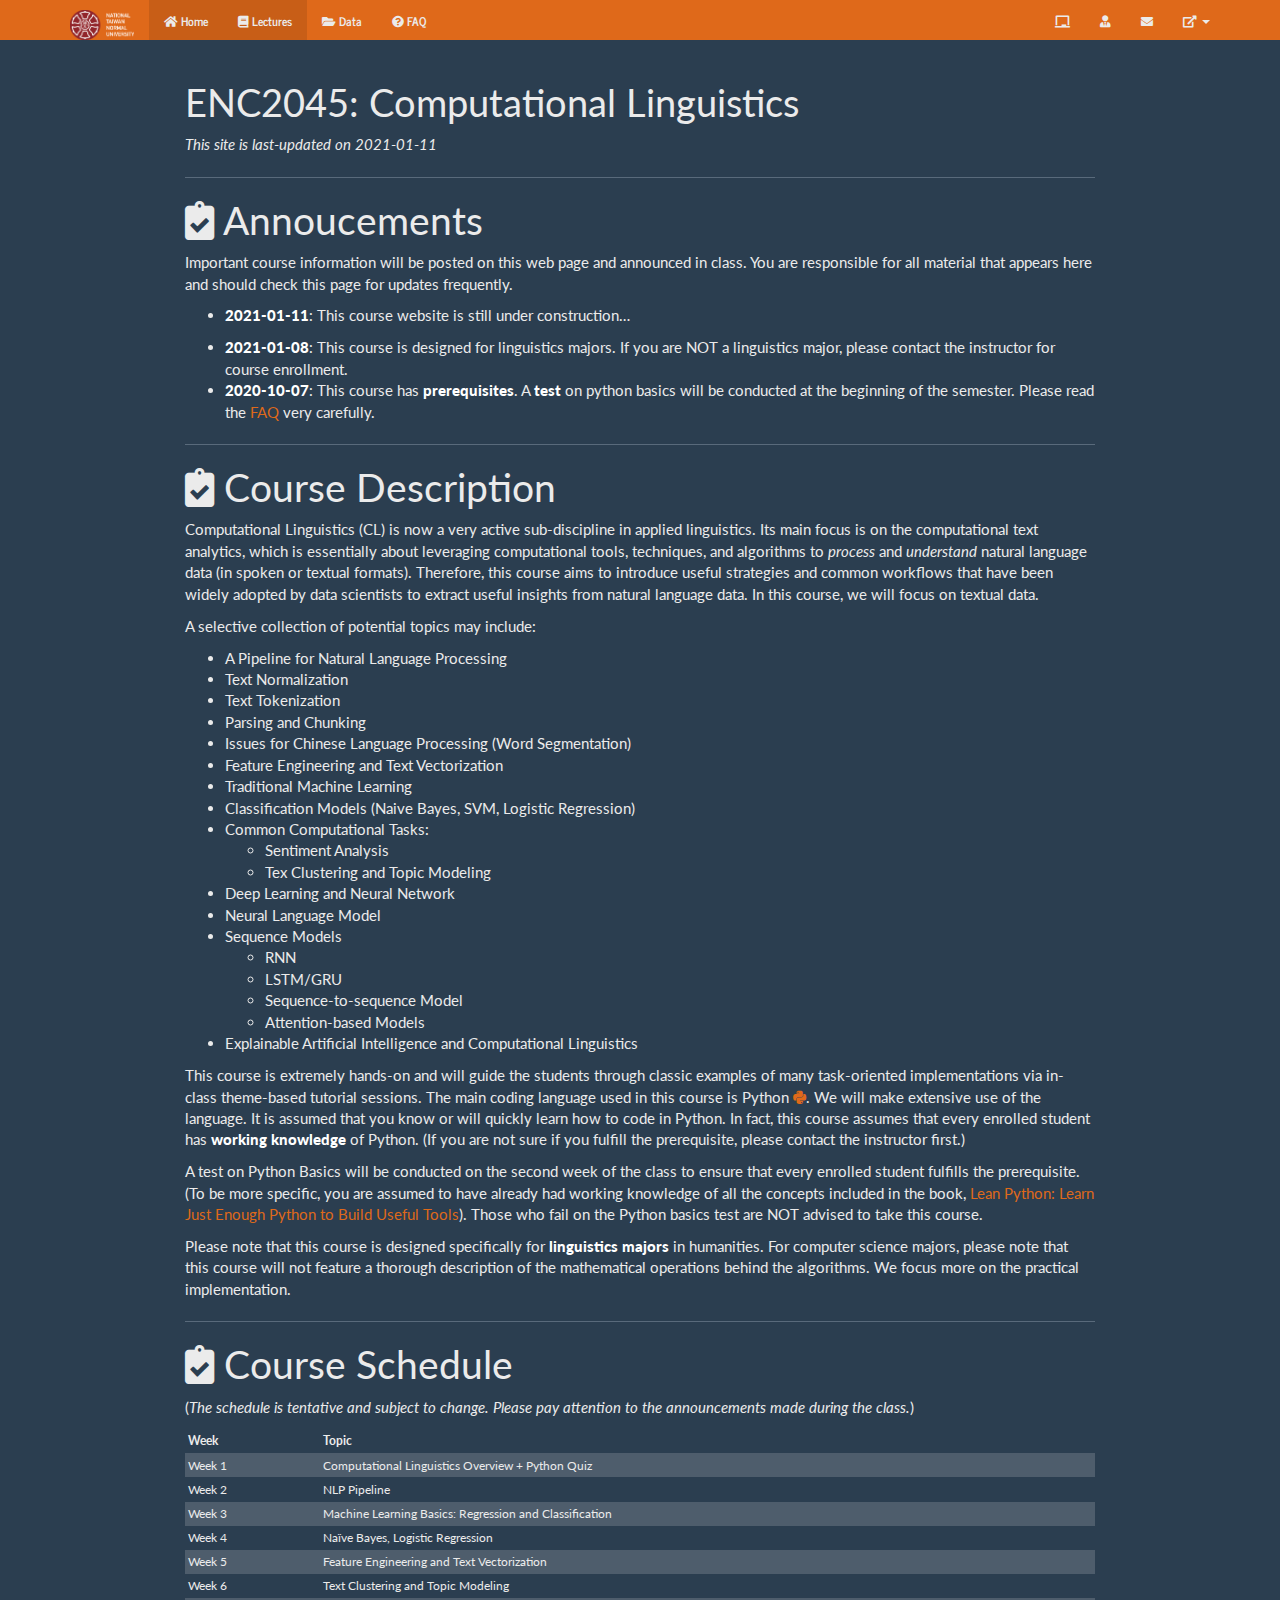
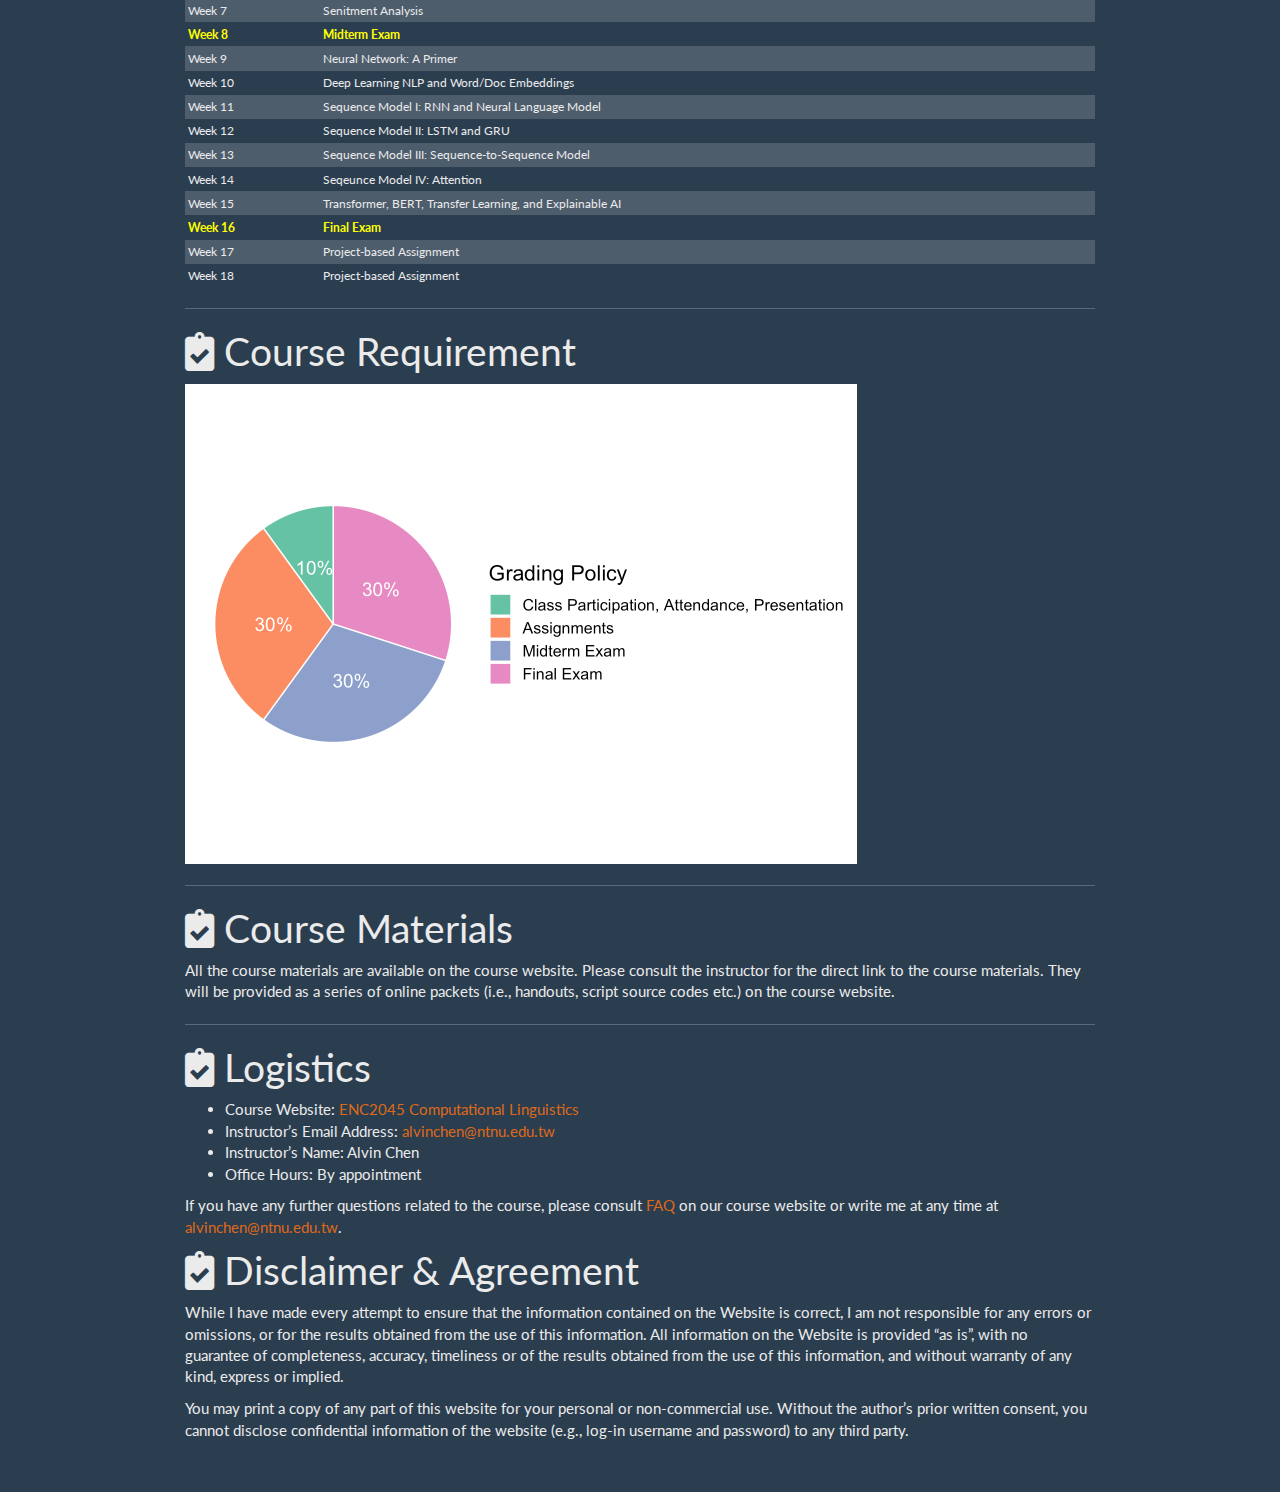
==== commit aa7ba4e2: "ga" ====
--- a/docs/index.html
+++ b/docs/index.html
@@ -25,6 +25,15 @@
 <script src="site_libs/highlightjs-9.12.0/highlight.js"></script>
 <link href="site_libs/font-awesome-5.3.1/css/fontawesome-all.min.css" rel="stylesheet" />
 <script src="site_libs/kePrint-0.0.1/kePrint.js"></script>
+<!-- Global site tag (gtag.js) - Google Analytics -->
+<script async src="https://www.googletagmanager.com/gtag/js?id=G-9LEE9RGS67"></script>
+<script>
+  window.dataLayer = window.dataLayer || [];
+  function gtag(){dataLayer.push(arguments);}
+  gtag('js', new Date());
+
+  gtag('config', 'G-9LEE9RGS67');
+</script>
 
 <style type="text/css">
   code{white-space: pre-wrap;}
@@ -373,13 +382,13 @@
 </div>
 
 
-<p><em>This site is last-updated on 2021-01-08</em></p>
+<p><em>This site is last-updated on 2021-01-11</em></p>
 <hr />
 <div class="section level1">
 <h1><i class="fas  fa-clipboard-check "></i> Annoucements</h1>
 <p>Important course information will be posted on this web page and announced in class. You are responsible for all material that appears here and should check this page for updates frequently.</p>
 <ul>
-<li><strong>2021-01-08</strong>: This course website is still under construction…</li>
+<li><strong>2021-01-11</strong>: This course website is still under construction…</li>
 </ul>
 <!-- The course materials will be updated on a weekly basis. Please note that not all the materials have been complete and make sure that you visit this website regularly to get the most up-to-date materials/information.  -->
 <ul>
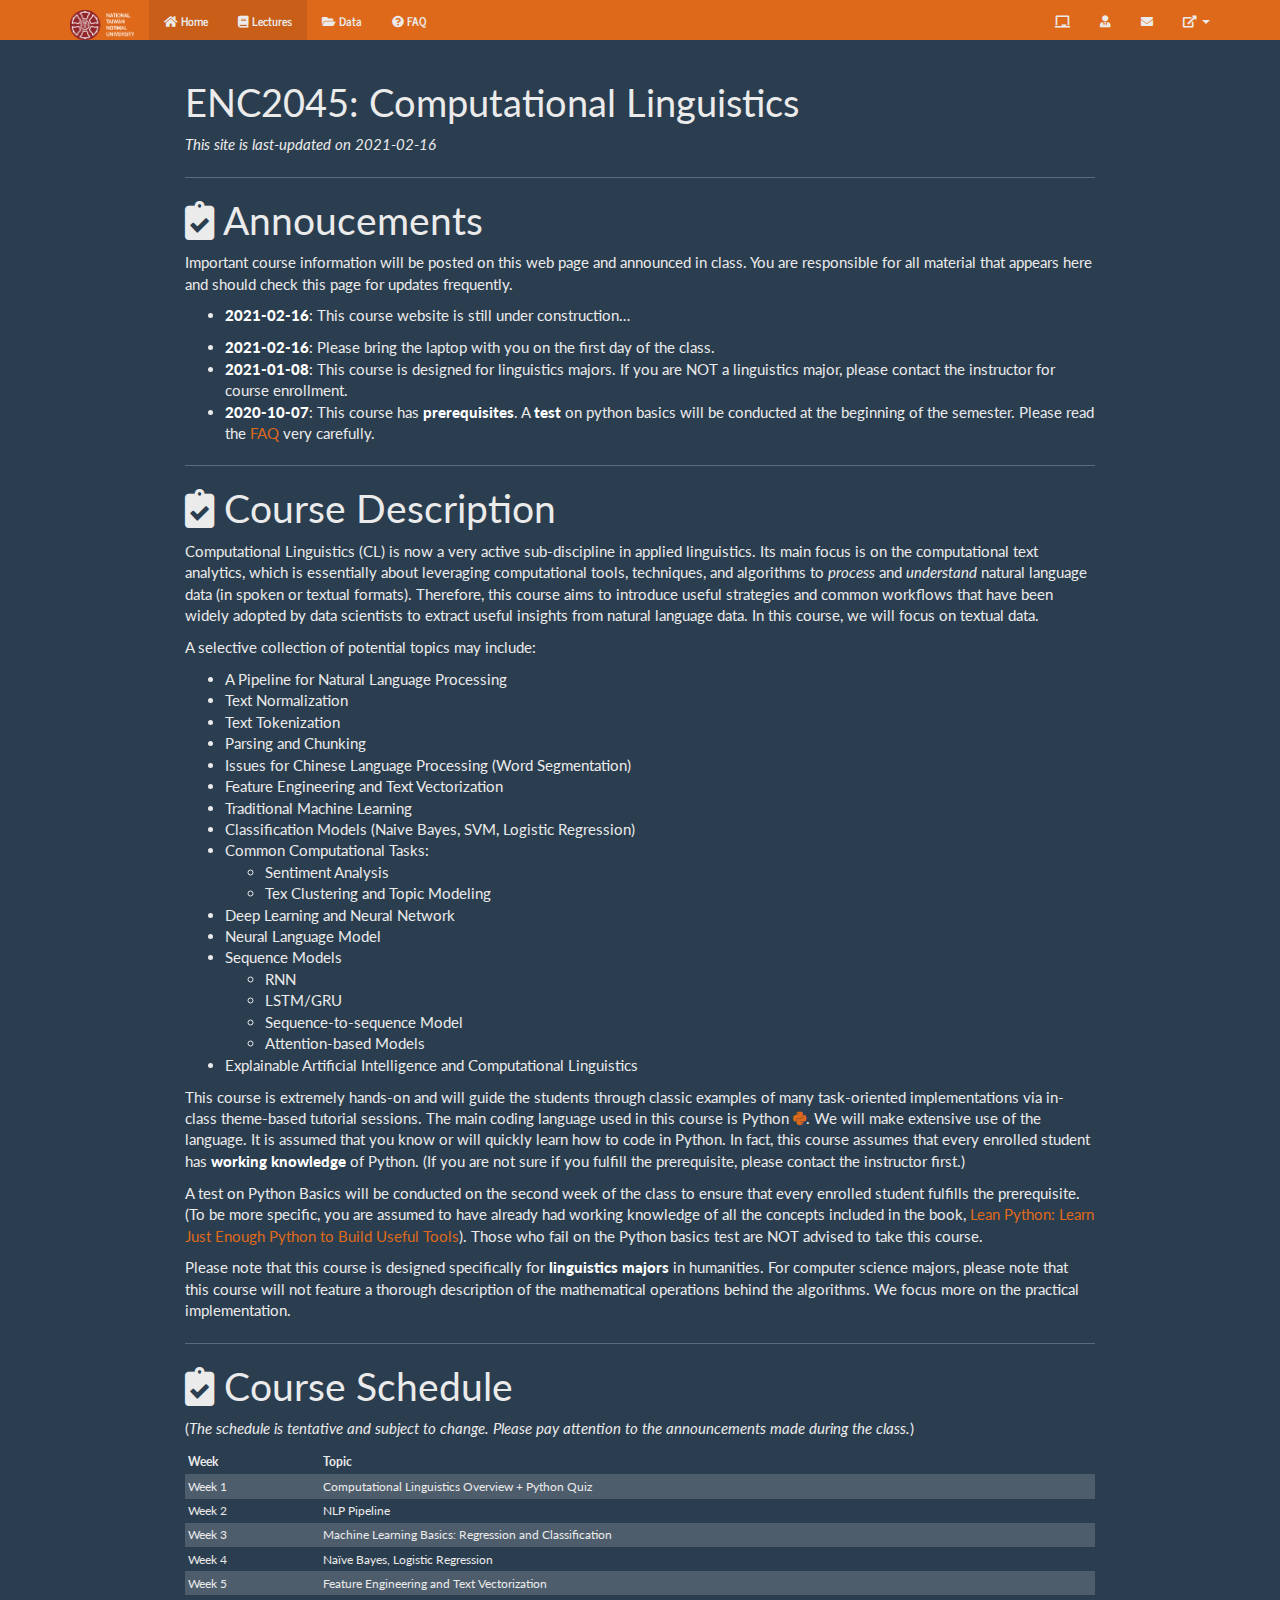
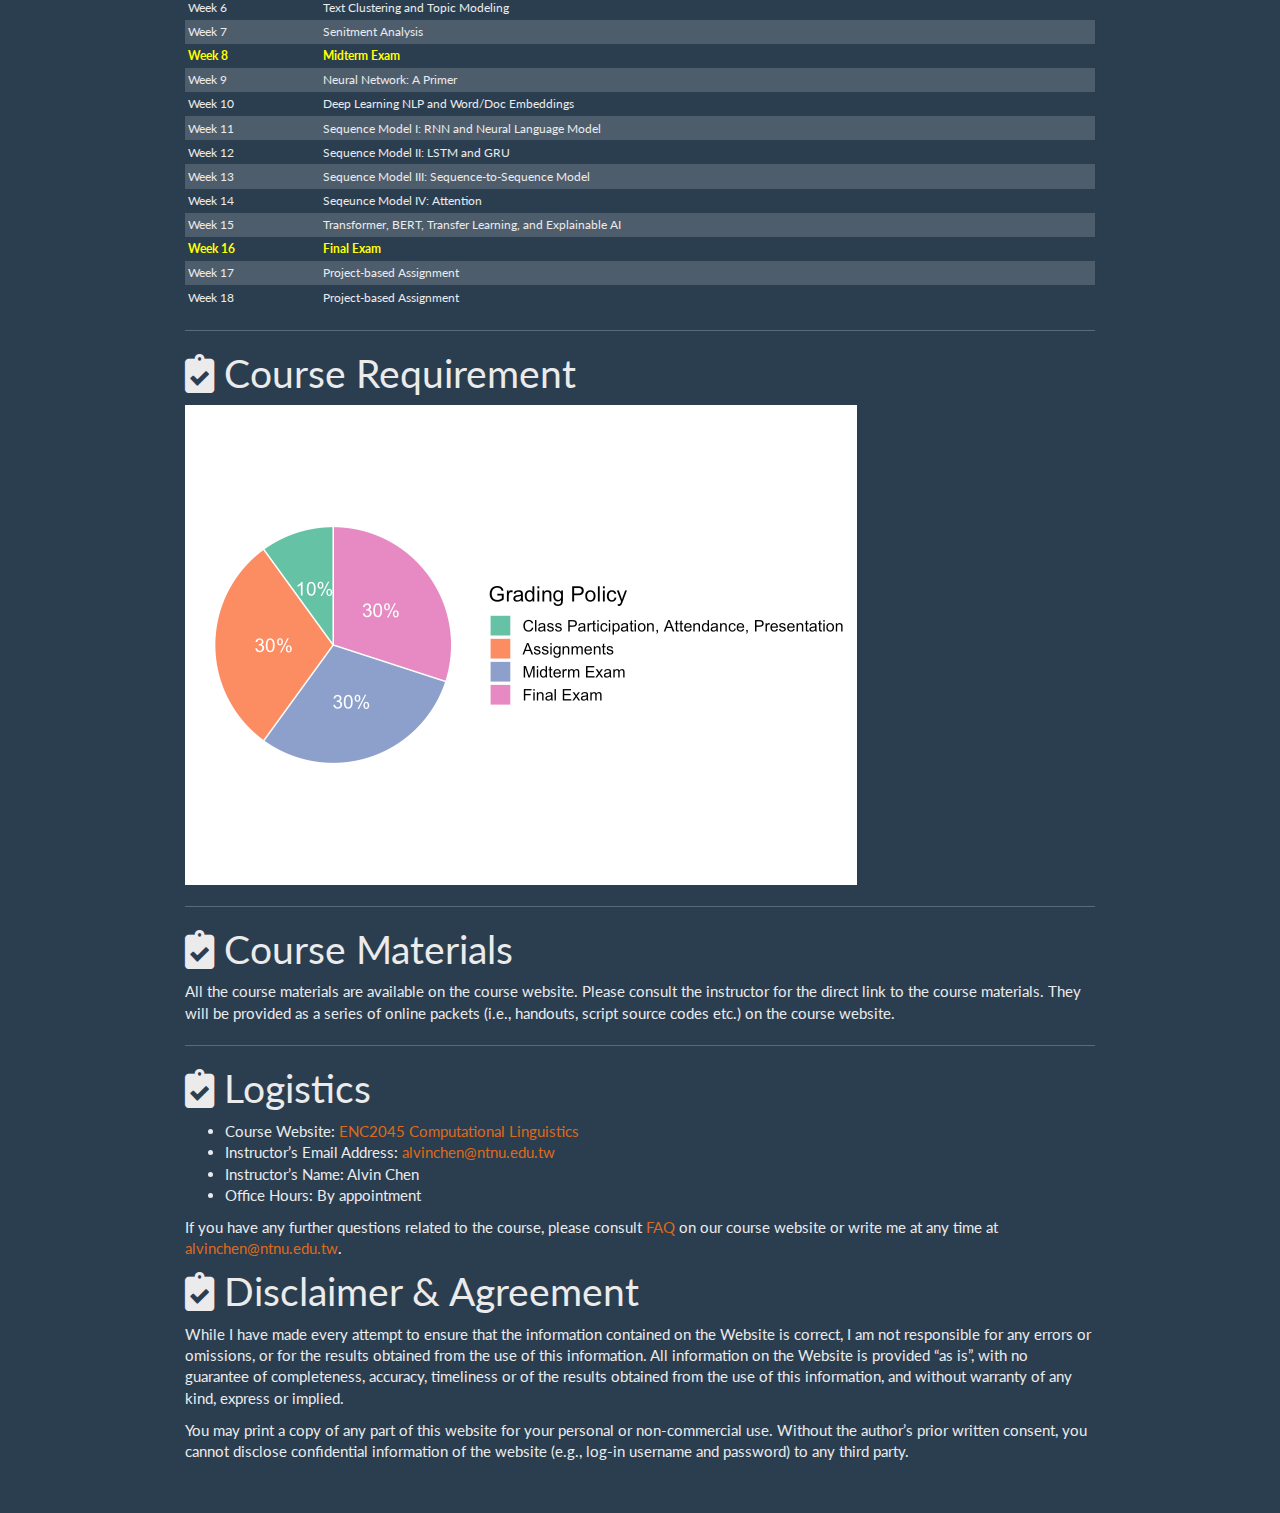
==== commit 3ee6bd5d: "annoucement" ====
--- a/docs/index.html
+++ b/docs/index.html
@@ -13,7 +13,7 @@
 
 <title>ENC2045: Computational Linguistics</title>
 
-<script src="site_libs/header-attrs-2.4/header-attrs.js"></script>
+<script src="site_libs/header-attrs-2.6/header-attrs.js"></script>
 <script src="site_libs/jquery-1.11.3/jquery.min.js"></script>
 <meta name="viewport" content="width=device-width, initial-scale=1" />
 <link href="site_libs/bootstrap-3.3.5/css/journal.min.css" rel="stylesheet" />
@@ -42,7 +42,7 @@
   div.column{display: inline-block; vertical-align: top; width: 50%;}
   div.hanging-indent{margin-left: 1.5em; text-indent: -1.5em;}
   ul.task-list{list-style: none;}
-      </style>
+    </style>
 
 <style type="text/css">code{white-space: pre;}</style>
 <style type="text/css">
@@ -88,6 +88,7 @@
   text-align: left;
 }
 </style>
+
 
 <link rel="stylesheet" href="bootstrap_superhero.css" type="text/css" />
 
@@ -295,28 +296,28 @@
       <ul class="nav navbar-nav">
         <li>
   <a href="index.html">
-    <span class="fa fa-home"></span>
+    <span class="fas fa-home"></span>
      
     Home
   </a>
 </li>
 <li>
   <a href="index.html">
-    <span class="fa fa-book"></span>
+    <span class="fas fa-book"></span>
      
     Lectures
   </a>
 </li>
 <li>
   <a href="data.html">
-    <span class="fa fa-folder-open"></span>
+    <span class="fas fa-folder-open"></span>
      
     Data
   </a>
 </li>
 <li>
   <a href="FAQ.html">
-    <span class="fa fa-question-circle"></span>
+    <span class="fas fa-question-circle"></span>
      
     FAQ
   </a>
@@ -326,27 +327,27 @@
         <li class="dropdown-header"></li>
 <li>
   <a href="whiteboard.html">
-    <span class="fa fa-chalkboard"></span>
+    <span class="fas fa-chalkboard"></span>
      
     
   </a>
 </li>
 <li>
   <a href="http://web.ntnu.edu.tw/~alvinchen">
-    <span class="fa fa-user-tie"></span>
+    <span class="fas fa-user-tie"></span>
      
     
   </a>
 </li>
 <li>
   <a href="contact.html">
-    <span class="fa fa-envelope"></span>
+    <span class="fas fa-envelope"></span>
      
   </a>
 </li>
 <li class="dropdown">
   <a href="#" class="dropdown-toggle" data-toggle="dropdown" role="button" aria-expanded="false">
-    <span class="fa fa-external-link-alt"></span>
+    <span class="fas fa-external-link-alt"></span>
      
      
     <span class="caret"></span>
@@ -354,14 +355,14 @@
   <ul class="dropdown-menu" role="menu">
     <li>
       <a href="http://www.eng.ntnu.edu.tw/">
-        <span class="fa fa-university"></span>
+        <span class="fas fa-university"></span>
          
         NTNU-ENG
       </a>
     </li>
     <li>
       <a href="https://moodle2.ntnu.edu.tw/">
-        <span class="fa fa-link"></span>
+        <span class="fas fa-link"></span>
          
         NTNU-Moodle
       </a>
@@ -382,16 +383,17 @@
 </div>
 
 
-<p><em>This site is last-updated on 2021-01-11</em></p>
+<p><em>This site is last-updated on 2021-02-16</em></p>
 <hr />
 <div class="section level1">
 <h1><i class="fas  fa-clipboard-check "></i> Annoucements</h1>
 <p>Important course information will be posted on this web page and announced in class. You are responsible for all material that appears here and should check this page for updates frequently.</p>
 <ul>
-<li><strong>2021-01-11</strong>: This course website is still under construction…</li>
+<li><strong>2021-02-16</strong>: This course website is still under construction…</li>
 </ul>
 <!-- The course materials will be updated on a weekly basis. Please note that not all the materials have been complete and make sure that you visit this website regularly to get the most up-to-date materials/information.  -->
 <ul>
+<li><strong>2021-02-16</strong>: Please bring the laptop with you on the first day of the class.</li>
 <li><strong>2021-01-08</strong>: This course is designed for linguistics majors. If you are NOT a linguistics major, please contact the instructor for course enrollment.</li>
 <li><strong>2020-10-07</strong>: This course has <strong>prerequisites</strong>. A <strong>test</strong> on python basics will be conducted at the beginning of the semester. Please read the <a href="FAQ.html">FAQ</a> very carefully. <!-- - **2020-02-24**: Due to the outbreak of the coronavirus disease (COVID-19), the course schedule has been updated in response to the change of the semester start.  --> <!-- - **2020-01-15**: For those who are considering taking this course, please read the [FAQ](FAQ.html) first before you make the decision. Thank you very much. --></li>
 </ul>
@@ -629,7 +631,7 @@
 
 // add bootstrap table styles to pandoc tables
 function bootstrapStylePandocTables() {
-  $('tr.header').parent('thead').parent('table').addClass('table table-condensed');
+  $('tr.odd').parent('tbody').parent('table').addClass('table table-condensed');
 }
 $(document).ready(function () {
   bootstrapStylePandocTables();
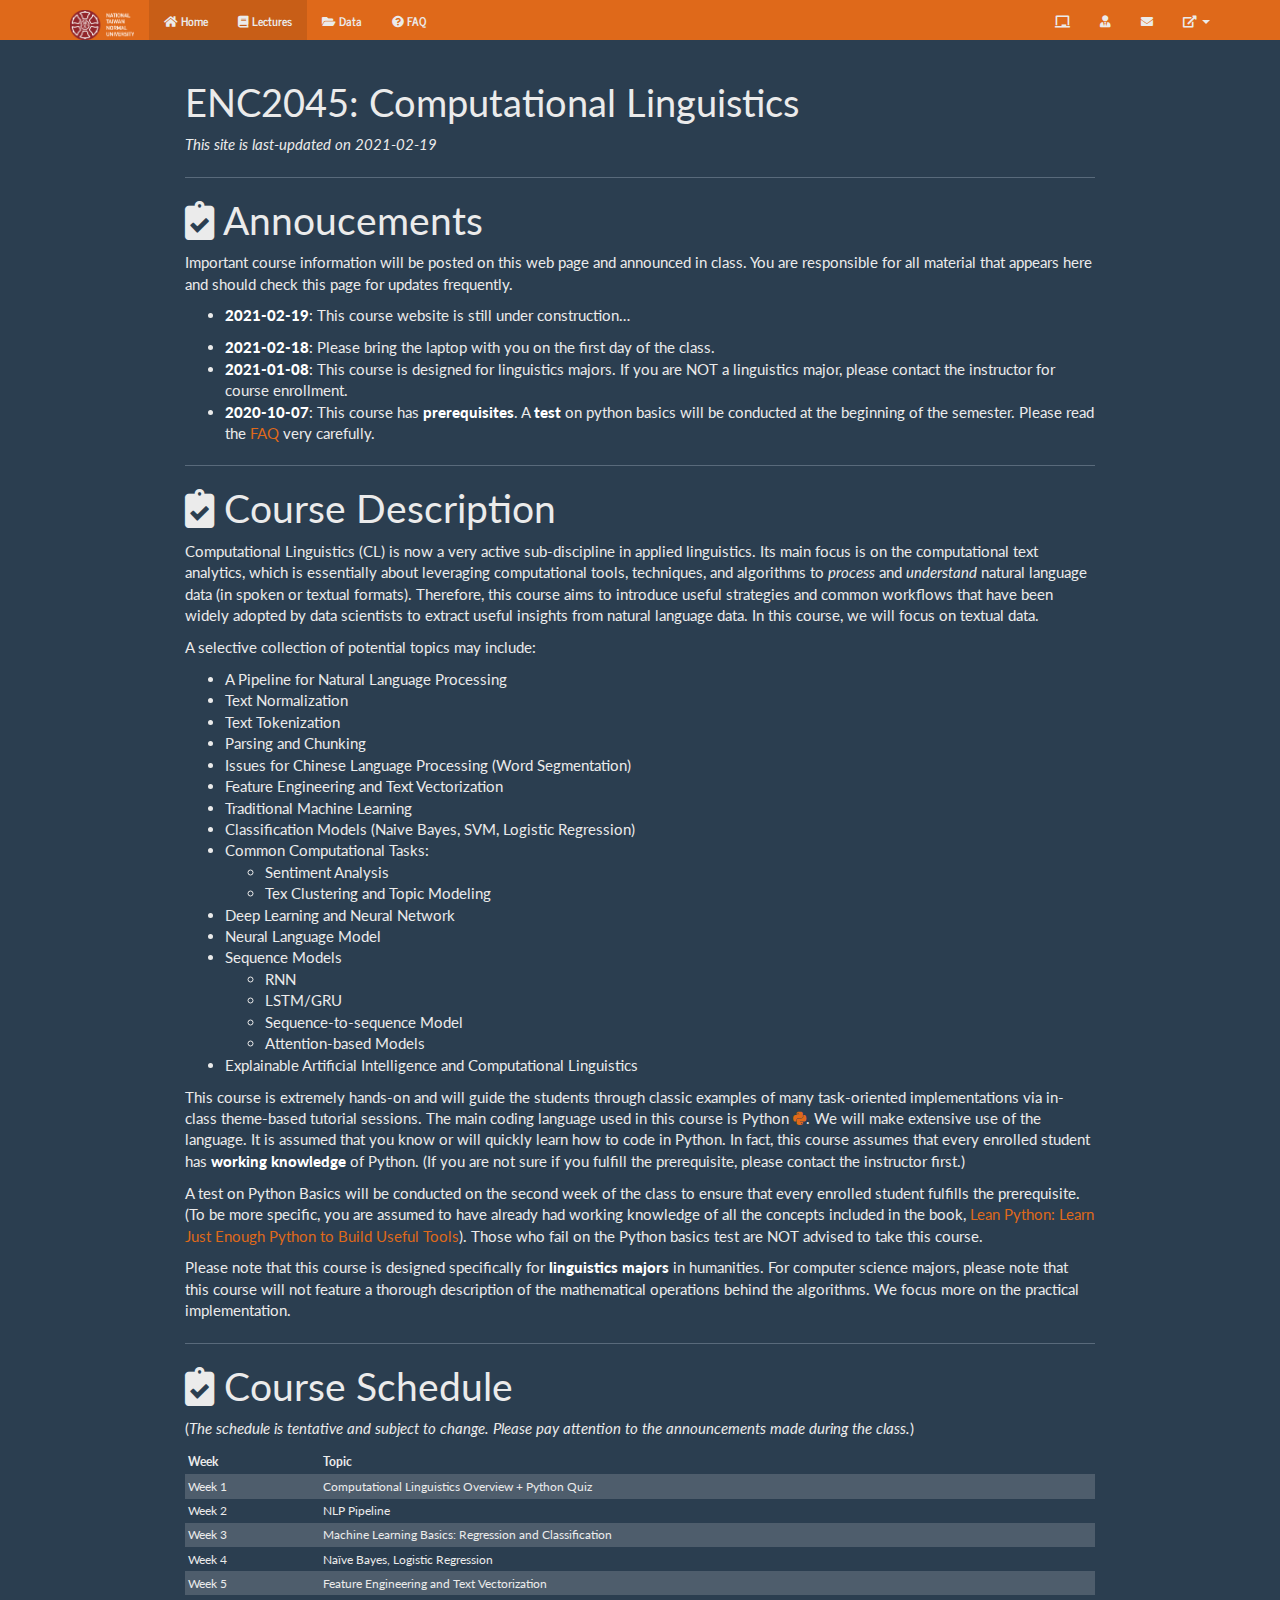
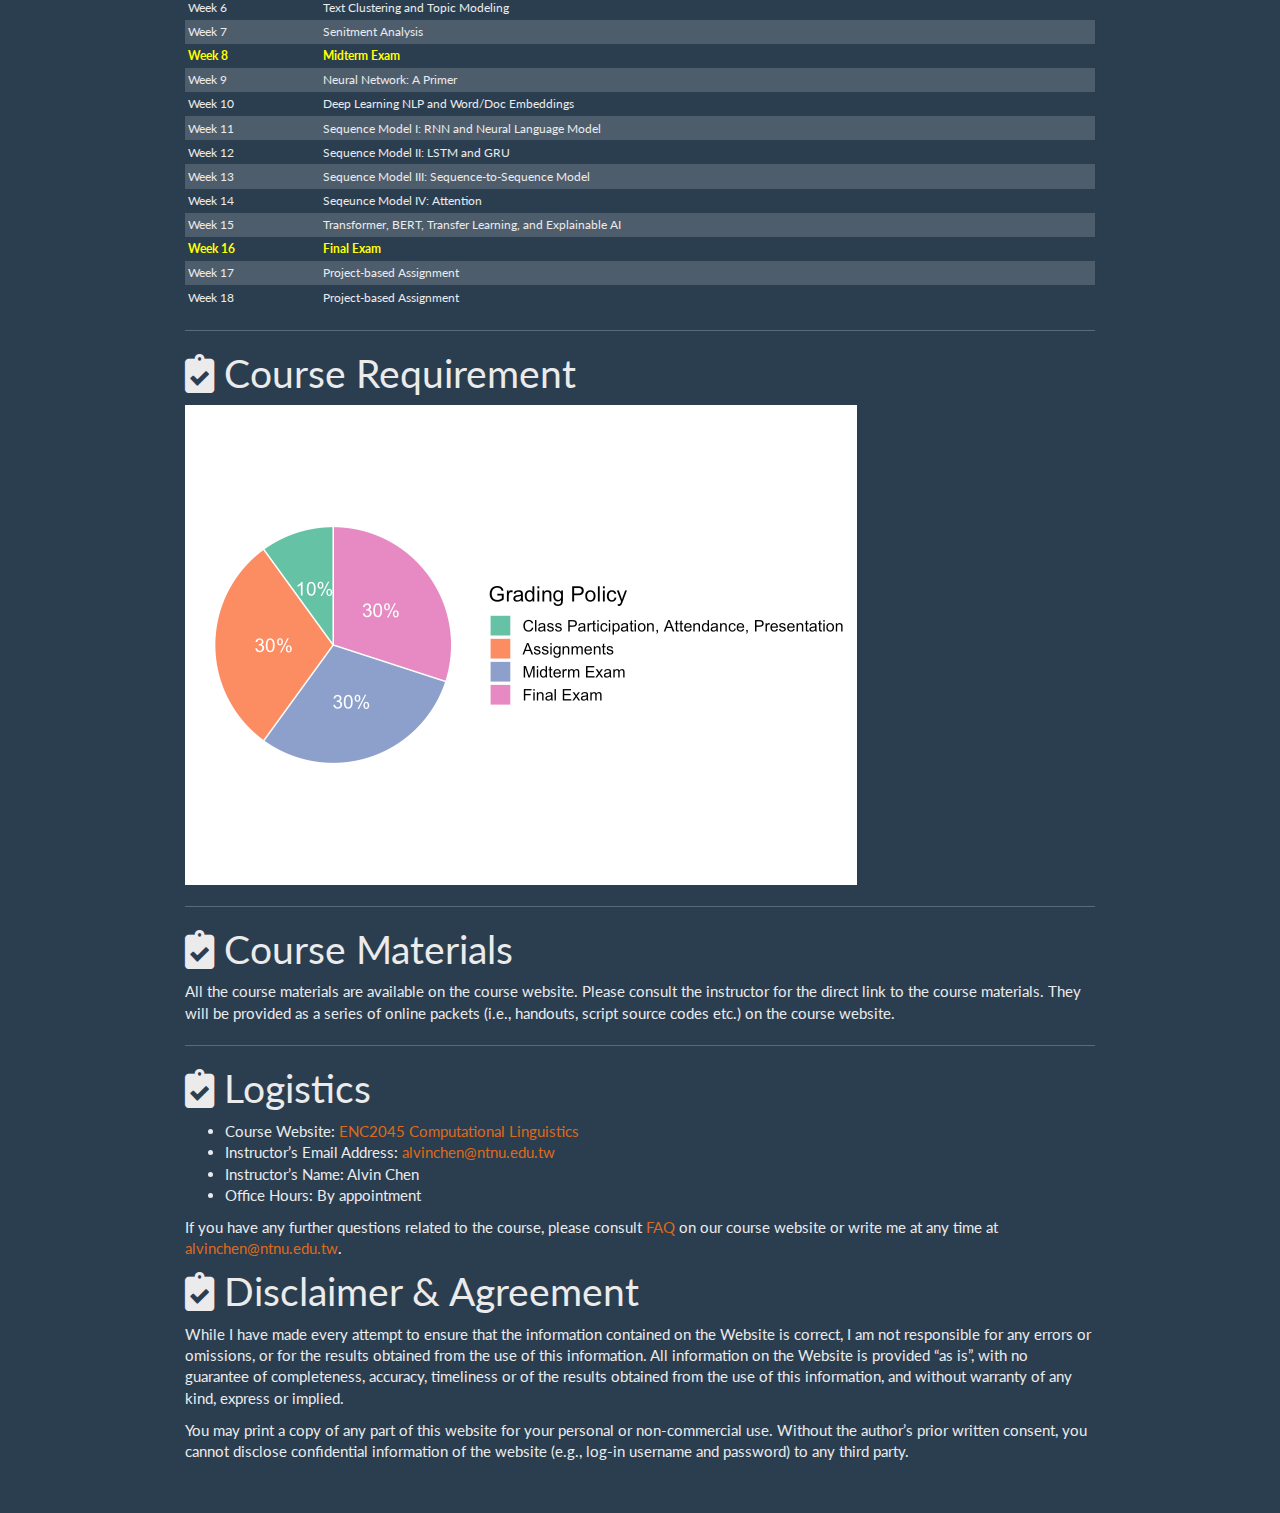
==== commit 4b21db2d: "docs" ====
--- a/docs/index.html
+++ b/docs/index.html
@@ -383,17 +383,17 @@
 </div>
 
 
-<p><em>This site is last-updated on 2021-02-16</em></p>
+<p><em>This site is last-updated on 2021-02-19</em></p>
 <hr />
 <div class="section level1">
 <h1><i class="fas  fa-clipboard-check "></i> Annoucements</h1>
 <p>Important course information will be posted on this web page and announced in class. You are responsible for all material that appears here and should check this page for updates frequently.</p>
 <ul>
-<li><strong>2021-02-16</strong>: This course website is still under construction…</li>
+<li><strong>2021-02-19</strong>: This course website is still under construction…</li>
 </ul>
 <!-- The course materials will be updated on a weekly basis. Please note that not all the materials have been complete and make sure that you visit this website regularly to get the most up-to-date materials/information.  -->
 <ul>
-<li><strong>2021-02-16</strong>: Please bring the laptop with you on the first day of the class.</li>
+<li><strong>2021-02-18</strong>: Please bring the laptop with you on the first day of the class.</li>
 <li><strong>2021-01-08</strong>: This course is designed for linguistics majors. If you are NOT a linguistics major, please contact the instructor for course enrollment.</li>
 <li><strong>2020-10-07</strong>: This course has <strong>prerequisites</strong>. A <strong>test</strong> on python basics will be conducted at the beginning of the semester. Please read the <a href="FAQ.html">FAQ</a> very carefully. <!-- - **2020-02-24**: Due to the outbreak of the coronavirus disease (COVID-19), the course schedule has been updated in response to the change of the semester start.  --> <!-- - **2020-01-15**: For those who are considering taking this course, please read the [FAQ](FAQ.html) first before you make the decision. Thank you very much. --></li>
 </ul>
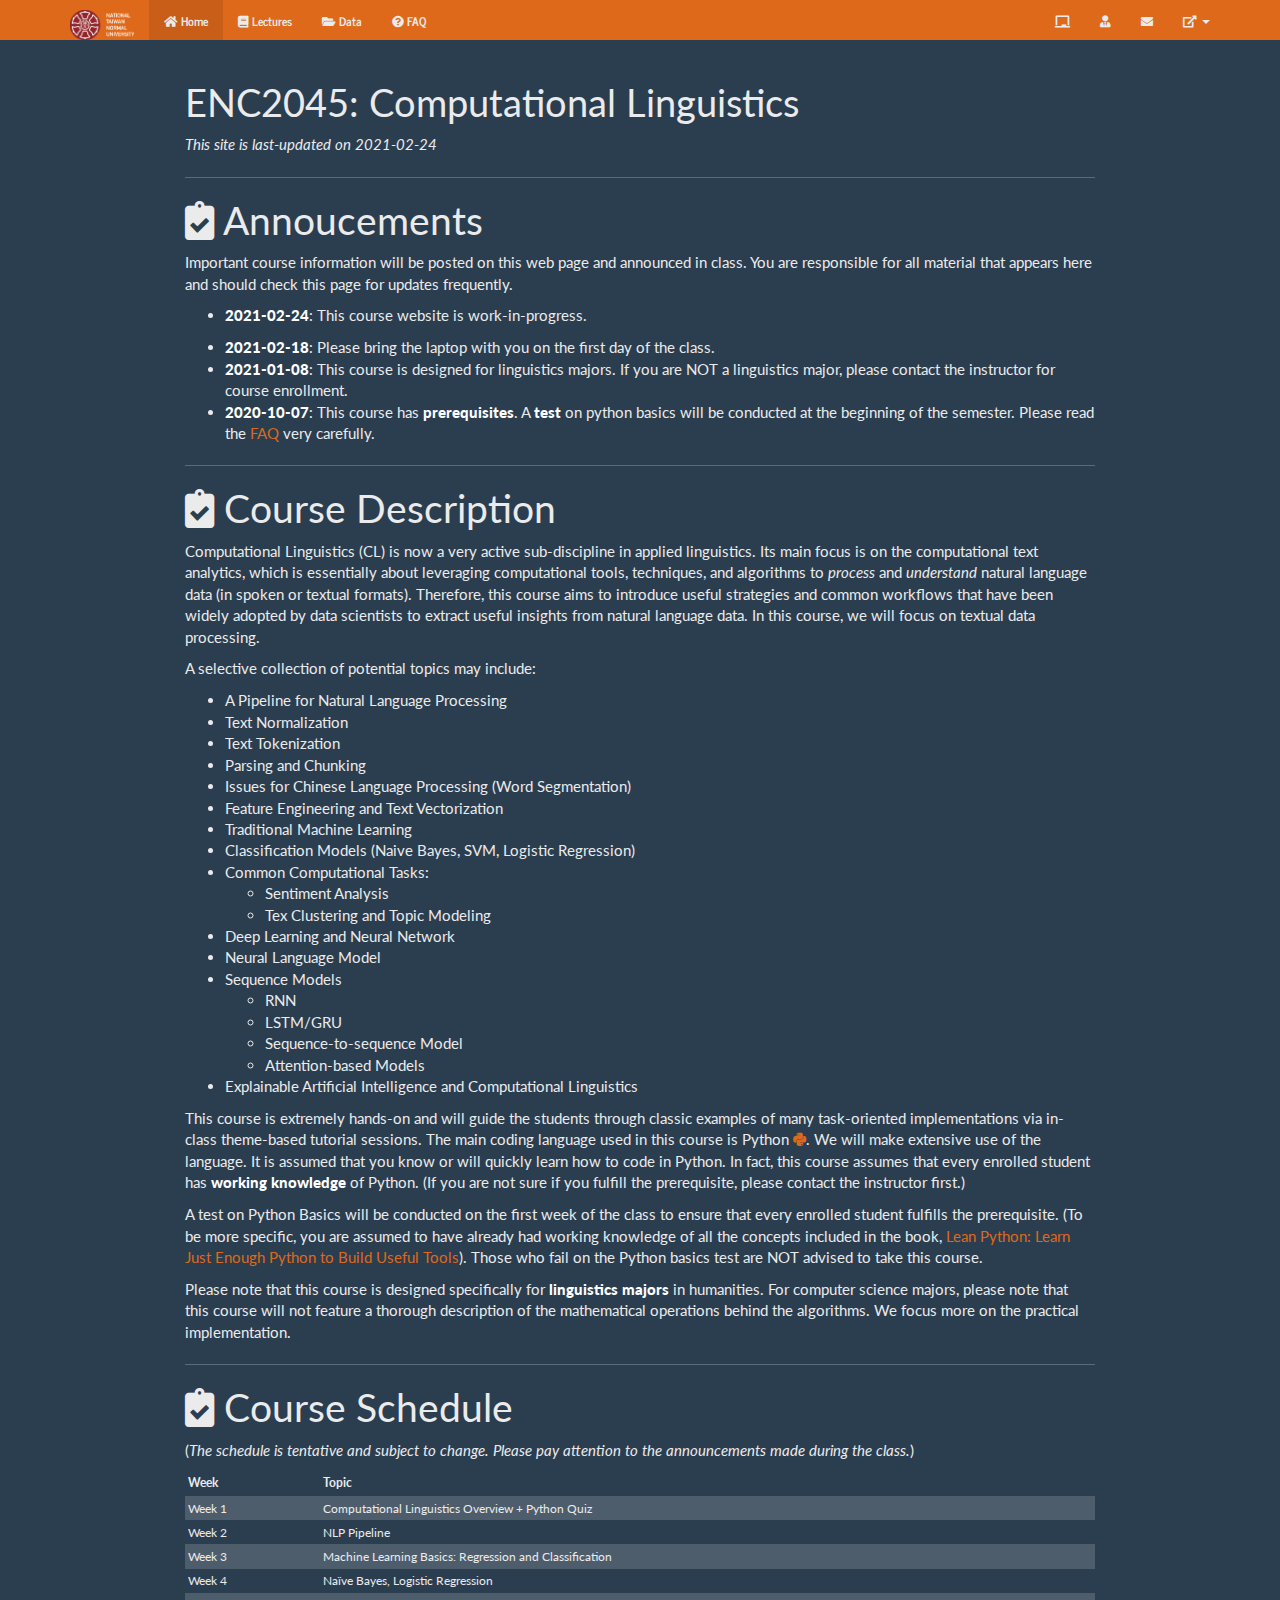
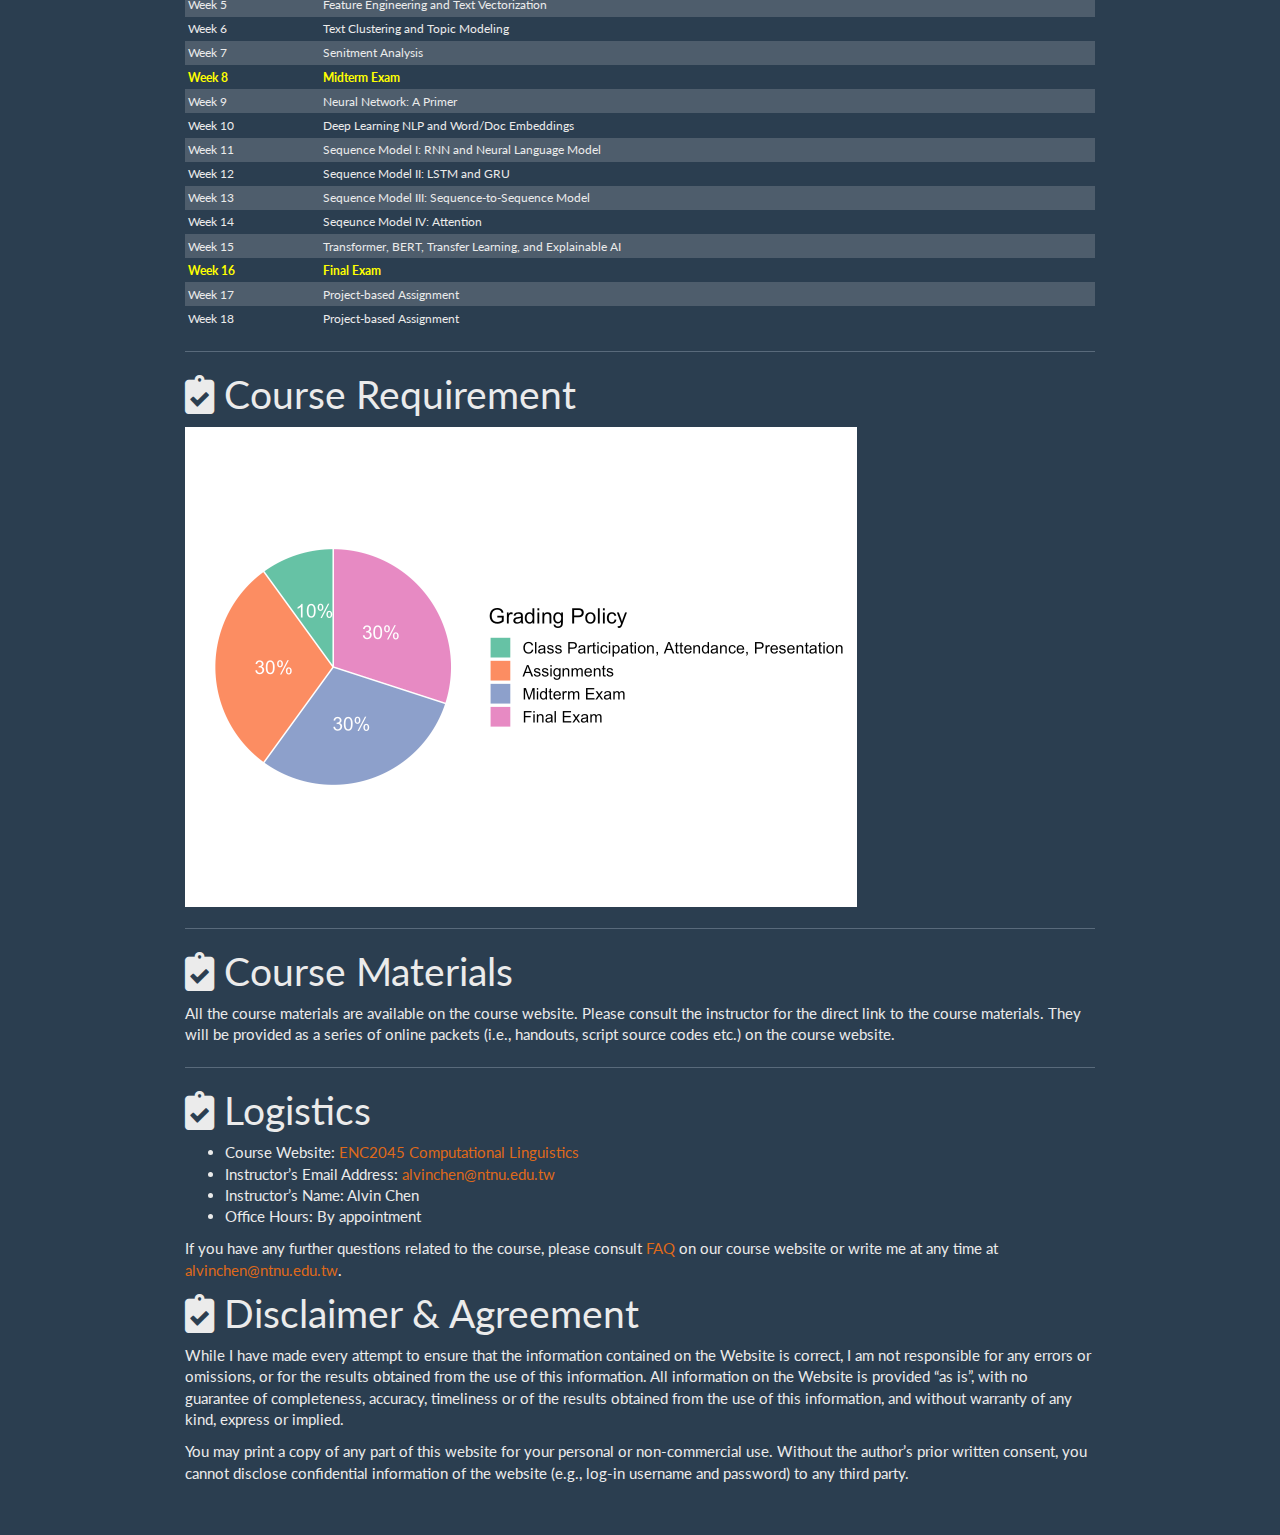
==== commit 295b8029: "docs" ====
--- a/docs/index.html
+++ b/docs/index.html
@@ -302,7 +302,7 @@
   </a>
 </li>
 <li>
-  <a href="index.html">
+  <a href="https://alvinntnu.github.io/NTNU_ENC2045_LECTURES">
     <span class="fas fa-book"></span>
      
     Lectures
@@ -361,7 +361,7 @@
       </a>
     </li>
     <li>
-      <a href="https://moodle2.ntnu.edu.tw/">
+      <a href="https://moodle3.ntnu.edu.tw/course/view.php?id=12926">
         <span class="fas fa-link"></span>
          
         NTNU-Moodle
@@ -383,13 +383,13 @@
 </div>
 
 
-<p><em>This site is last-updated on 2021-02-19</em></p>
+<p><em>This site is last-updated on 2021-02-24</em></p>
 <hr />
 <div class="section level1">
 <h1><i class="fas  fa-clipboard-check "></i> Annoucements</h1>
 <p>Important course information will be posted on this web page and announced in class. You are responsible for all material that appears here and should check this page for updates frequently.</p>
 <ul>
-<li><strong>2021-02-19</strong>: This course website is still under construction…</li>
+<li><strong>2021-02-24</strong>: This course website is work-in-progress.</li>
 </ul>
 <!-- The course materials will be updated on a weekly basis. Please note that not all the materials have been complete and make sure that you visit this website regularly to get the most up-to-date materials/information.  -->
 <ul>
@@ -401,7 +401,7 @@
 </div>
 <div class="section level1">
 <h1><i class="fas  fa-clipboard-check "></i> Course Description</h1>
-<p>Computational Linguistics (CL) is now a very active sub-discipline in applied linguistics. Its main focus is on the computational text analytics, which is essentially about leveraging computational tools, techniques, and algorithms to <em>process</em> and <em>understand</em> natural language data (in spoken or textual formats). Therefore, this course aims to introduce useful strategies and common workflows that have been widely adopted by data scientists to extract useful insights from natural language data. In this course, we will focus on textual data.</p>
+<p>Computational Linguistics (CL) is now a very active sub-discipline in applied linguistics. Its main focus is on the computational text analytics, which is essentially about leveraging computational tools, techniques, and algorithms to <em>process</em> and <em>understand</em> natural language data (in spoken or textual formats). Therefore, this course aims to introduce useful strategies and common workflows that have been widely adopted by data scientists to extract useful insights from natural language data. In this course, we will focus on textual data processing.</p>
 <p>A selective collection of potential topics may include:</p>
 <ul>
 <li>A Pipeline for Natural Language Processing</li>
@@ -429,7 +429,7 @@
 <li>Explainable Artificial Intelligence and Computational Linguistics</li>
 </ul>
 <p>This course is extremely hands-on and will guide the students through classic examples of many task-oriented implementations via in-class theme-based tutorial sessions. The main coding language used in this course is Python <a href="https://www.python.org/"><i class="fab  fa-python "></i></a>. We will make extensive use of the language. It is assumed that you know or will quickly learn how to code in Python. In fact, this course assumes that every enrolled student has <strong>working knowledge</strong> of Python. (If you are not sure if you fulfill the prerequisite, please contact the instructor first.)</p>
-<p>A test on Python Basics will be conducted on the second week of the class to ensure that every enrolled student fulfills the prerequisite. (To be more specific, you are assumed to have already had working knowledge of all the concepts included in the book, <a href="https://www.amazon.com/Lean-Python-Learn-Enough-Useful/dp/1484223845">Lean Python: Learn Just Enough Python to Build Useful Tools</a>). Those who fail on the Python basics test are NOT advised to take this course.</p>
+<p>A test on Python Basics will be conducted on the first week of the class to ensure that every enrolled student fulfills the prerequisite. (To be more specific, you are assumed to have already had working knowledge of all the concepts included in the book, <a href="https://www.amazon.com/Lean-Python-Learn-Enough-Useful/dp/1484223845">Lean Python: Learn Just Enough Python to Build Useful Tools</a>). Those who fail on the Python basics test are NOT advised to take this course.</p>
 <p>Please note that this course is designed specifically for <strong>linguistics majors</strong> in humanities. For computer science majors, please note that this course will not feature a thorough description of the mathematical operations behind the algorithms. We focus more on the practical implementation.</p>
 <hr />
 </div>
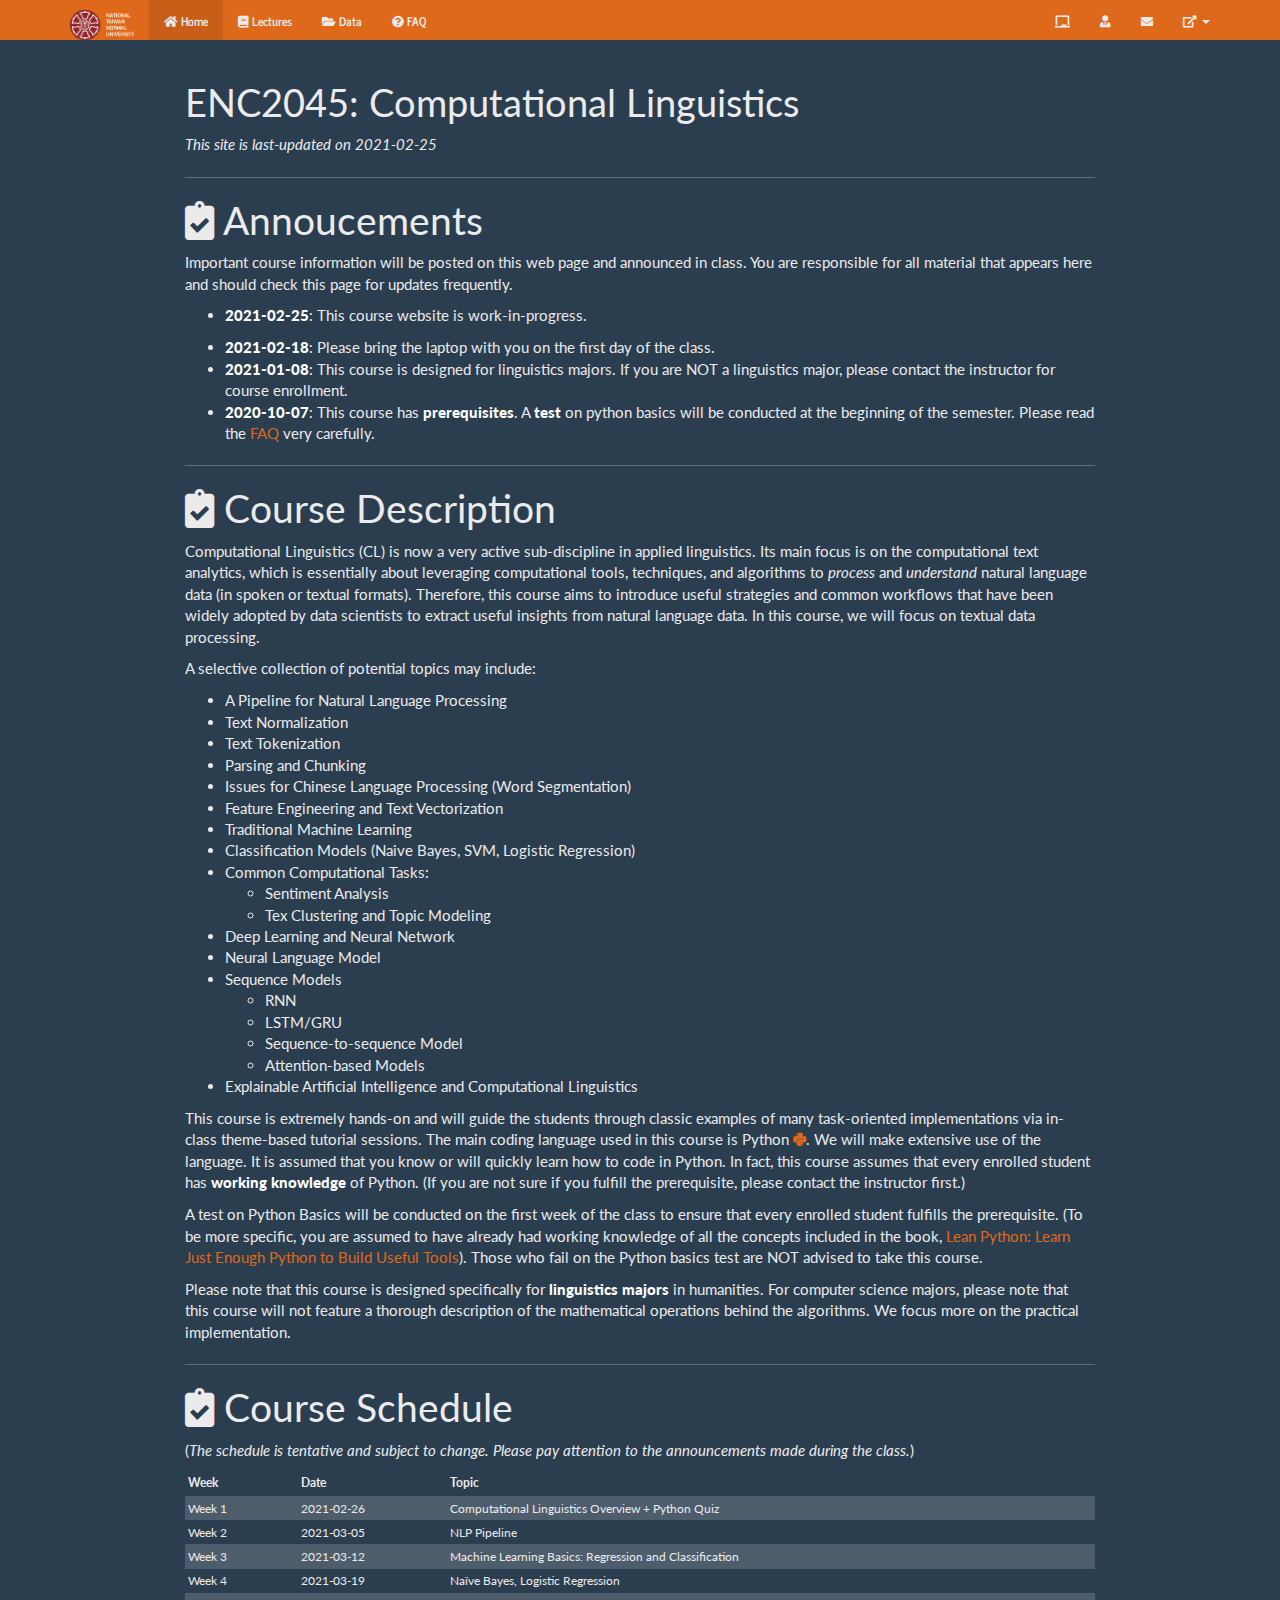
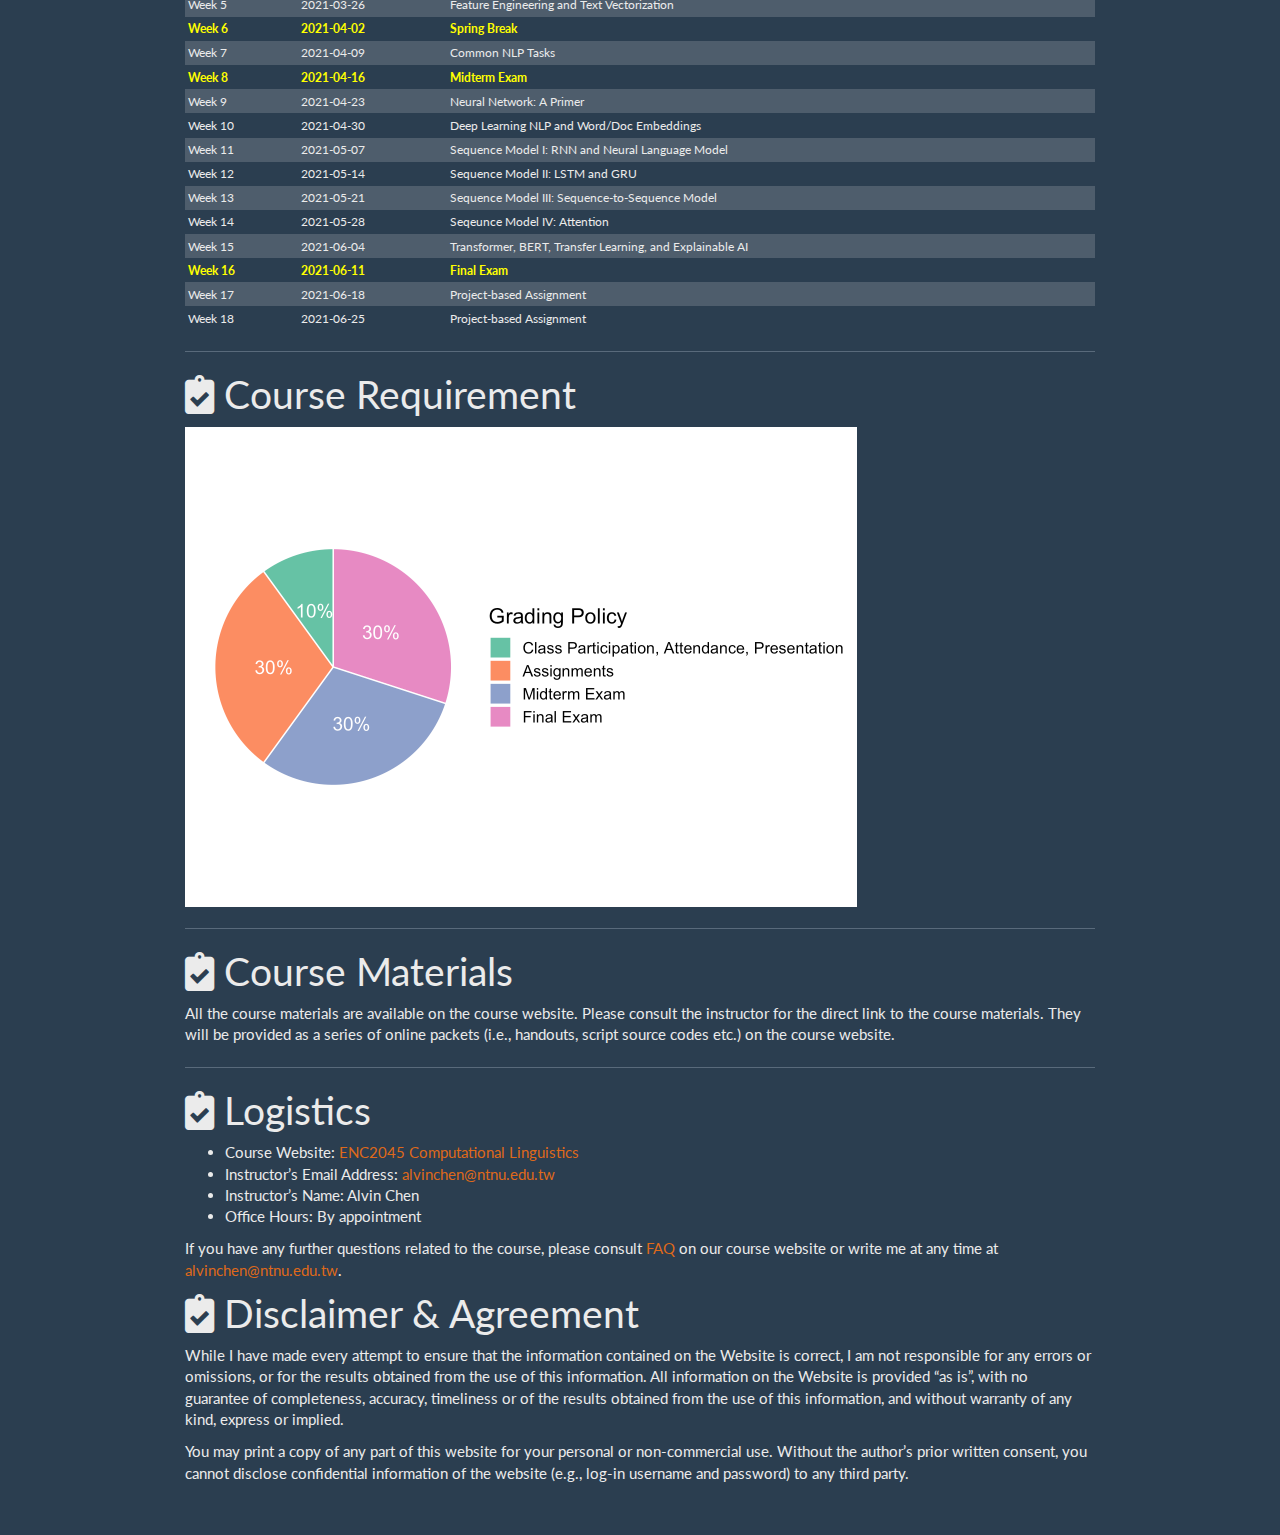
==== commit cfa980b1: "schedule" ====
--- a/docs/index.html
+++ b/docs/index.html
@@ -383,13 +383,13 @@
 </div>
 
 
-<p><em>This site is last-updated on 2021-02-24</em></p>
+<p><em>This site is last-updated on 2021-02-25</em></p>
 <hr />
 <div class="section level1">
 <h1><i class="fas  fa-clipboard-check "></i> Annoucements</h1>
 <p>Important course information will be posted on this web page and announced in class. You are responsible for all material that appears here and should check this page for updates frequently.</p>
 <ul>
-<li><strong>2021-02-24</strong>: This course website is work-in-progress.</li>
+<li><strong>2021-02-25</strong>: This course website is work-in-progress.</li>
 </ul>
 <!-- The course materials will be updated on a weekly basis. Please note that not all the materials have been complete and make sure that you visit this website regularly to get the most up-to-date materials/information.  -->
 <ul>
@@ -443,6 +443,9 @@
 Week
 </th>
 <th style="text-align:left;">
+Date
+</th>
+<th style="text-align:left;">
 Topic
 </th>
 </tr>
@@ -453,6 +456,9 @@
 Week 1
 </td>
 <td style="text-align:left;">
+2021-02-26
+</td>
+<td style="text-align:left;">
 Computational Linguistics Overview + Python Quiz
 </td>
 </tr>
@@ -461,6 +467,9 @@
 Week 2
 </td>
 <td style="text-align:left;">
+2021-03-05
+</td>
+<td style="text-align:left;">
 NLP Pipeline
 </td>
 </tr>
@@ -469,6 +478,9 @@
 Week 3
 </td>
 <td style="text-align:left;">
+2021-03-12
+</td>
+<td style="text-align:left;">
 Machine Learning Basics: Regression and Classification
 </td>
 </tr>
@@ -477,6 +489,9 @@
 Week 4
 </td>
 <td style="text-align:left;">
+2021-03-19
+</td>
+<td style="text-align:left;">
 Naïve Bayes, Logistic Regression
 </td>
 </tr>
@@ -485,15 +500,21 @@
 Week 5
 </td>
 <td style="text-align:left;">
+2021-03-26
+</td>
+<td style="text-align:left;">
 Feature Engineering and Text Vectorization
 </td>
 </tr>
 <tr>
-<td style="text-align:left;">
+<td style="text-align:left;font-weight: bold;color: yellow !important;">
 Week 6
 </td>
-<td style="text-align:left;">
-Text Clustering and Topic Modeling
+<td style="text-align:left;font-weight: bold;color: yellow !important;">
+2021-04-02
+</td>
+<td style="text-align:left;font-weight: bold;color: yellow !important;">
+Spring Break
 </td>
 </tr>
 <tr>
@@ -501,7 +522,10 @@
 Week 7
 </td>
 <td style="text-align:left;">
-Senitment Analysis
+2021-04-09
+</td>
+<td style="text-align:left;">
+Common NLP Tasks
 </td>
 </tr>
 <tr>
@@ -509,6 +533,9 @@
 Week 8
 </td>
 <td style="text-align:left;font-weight: bold;color: yellow !important;">
+2021-04-16
+</td>
+<td style="text-align:left;font-weight: bold;color: yellow !important;">
 Midterm Exam
 </td>
 </tr>
@@ -517,6 +544,9 @@
 Week 9
 </td>
 <td style="text-align:left;">
+2021-04-23
+</td>
+<td style="text-align:left;">
 Neural Network: A Primer
 </td>
 </tr>
@@ -525,6 +555,9 @@
 Week 10
 </td>
 <td style="text-align:left;">
+2021-04-30
+</td>
+<td style="text-align:left;">
 Deep Learning NLP and Word/Doc Embeddings
 </td>
 </tr>
@@ -533,6 +566,9 @@
 Week 11
 </td>
 <td style="text-align:left;">
+2021-05-07
+</td>
+<td style="text-align:left;">
 Sequence Model I: RNN and Neural Language Model
 </td>
 </tr>
@@ -541,6 +577,9 @@
 Week 12
 </td>
 <td style="text-align:left;">
+2021-05-14
+</td>
+<td style="text-align:left;">
 Sequence Model II: LSTM and GRU
 </td>
 </tr>
@@ -549,6 +588,9 @@
 Week 13
 </td>
 <td style="text-align:left;">
+2021-05-21
+</td>
+<td style="text-align:left;">
 Sequence Model III: Sequence-to-Sequence Model
 </td>
 </tr>
@@ -557,6 +599,9 @@
 Week 14
 </td>
 <td style="text-align:left;">
+2021-05-28
+</td>
+<td style="text-align:left;">
 Seqeunce Model IV: Attention
 </td>
 </tr>
@@ -565,6 +610,9 @@
 Week 15
 </td>
 <td style="text-align:left;">
+2021-06-04
+</td>
+<td style="text-align:left;">
 Transformer, BERT, Transfer Learning, and Explainable AI
 </td>
 </tr>
@@ -573,6 +621,9 @@
 Week 16
 </td>
 <td style="text-align:left;font-weight: bold;color: yellow !important;">
+2021-06-11
+</td>
+<td style="text-align:left;font-weight: bold;color: yellow !important;">
 Final Exam
 </td>
 </tr>
@@ -581,12 +632,18 @@
 Week 17
 </td>
 <td style="text-align:left;">
+2021-06-18
+</td>
+<td style="text-align:left;">
 Project-based Assignment
 </td>
 </tr>
 <tr>
 <td style="text-align:left;">
 Week 18
+</td>
+<td style="text-align:left;">
+2021-06-25
 </td>
 <td style="text-align:left;">
 Project-based Assignment
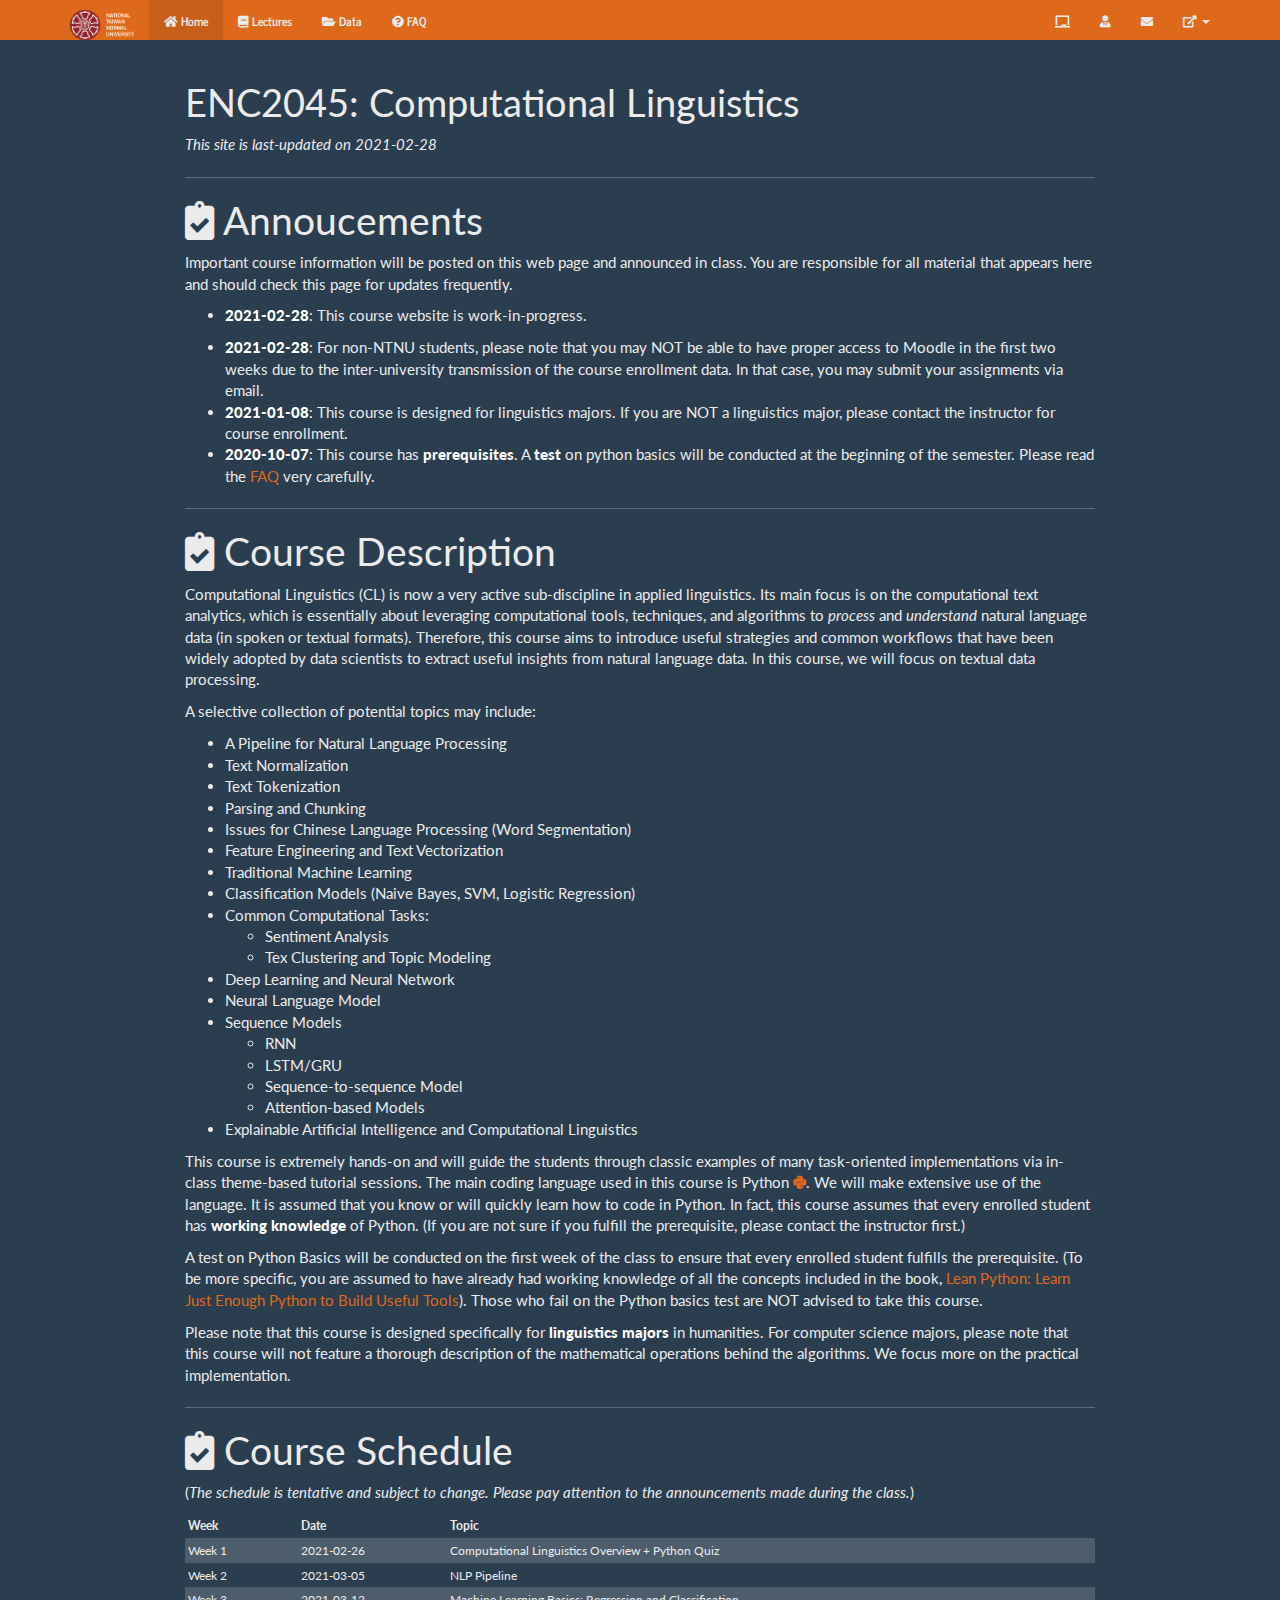
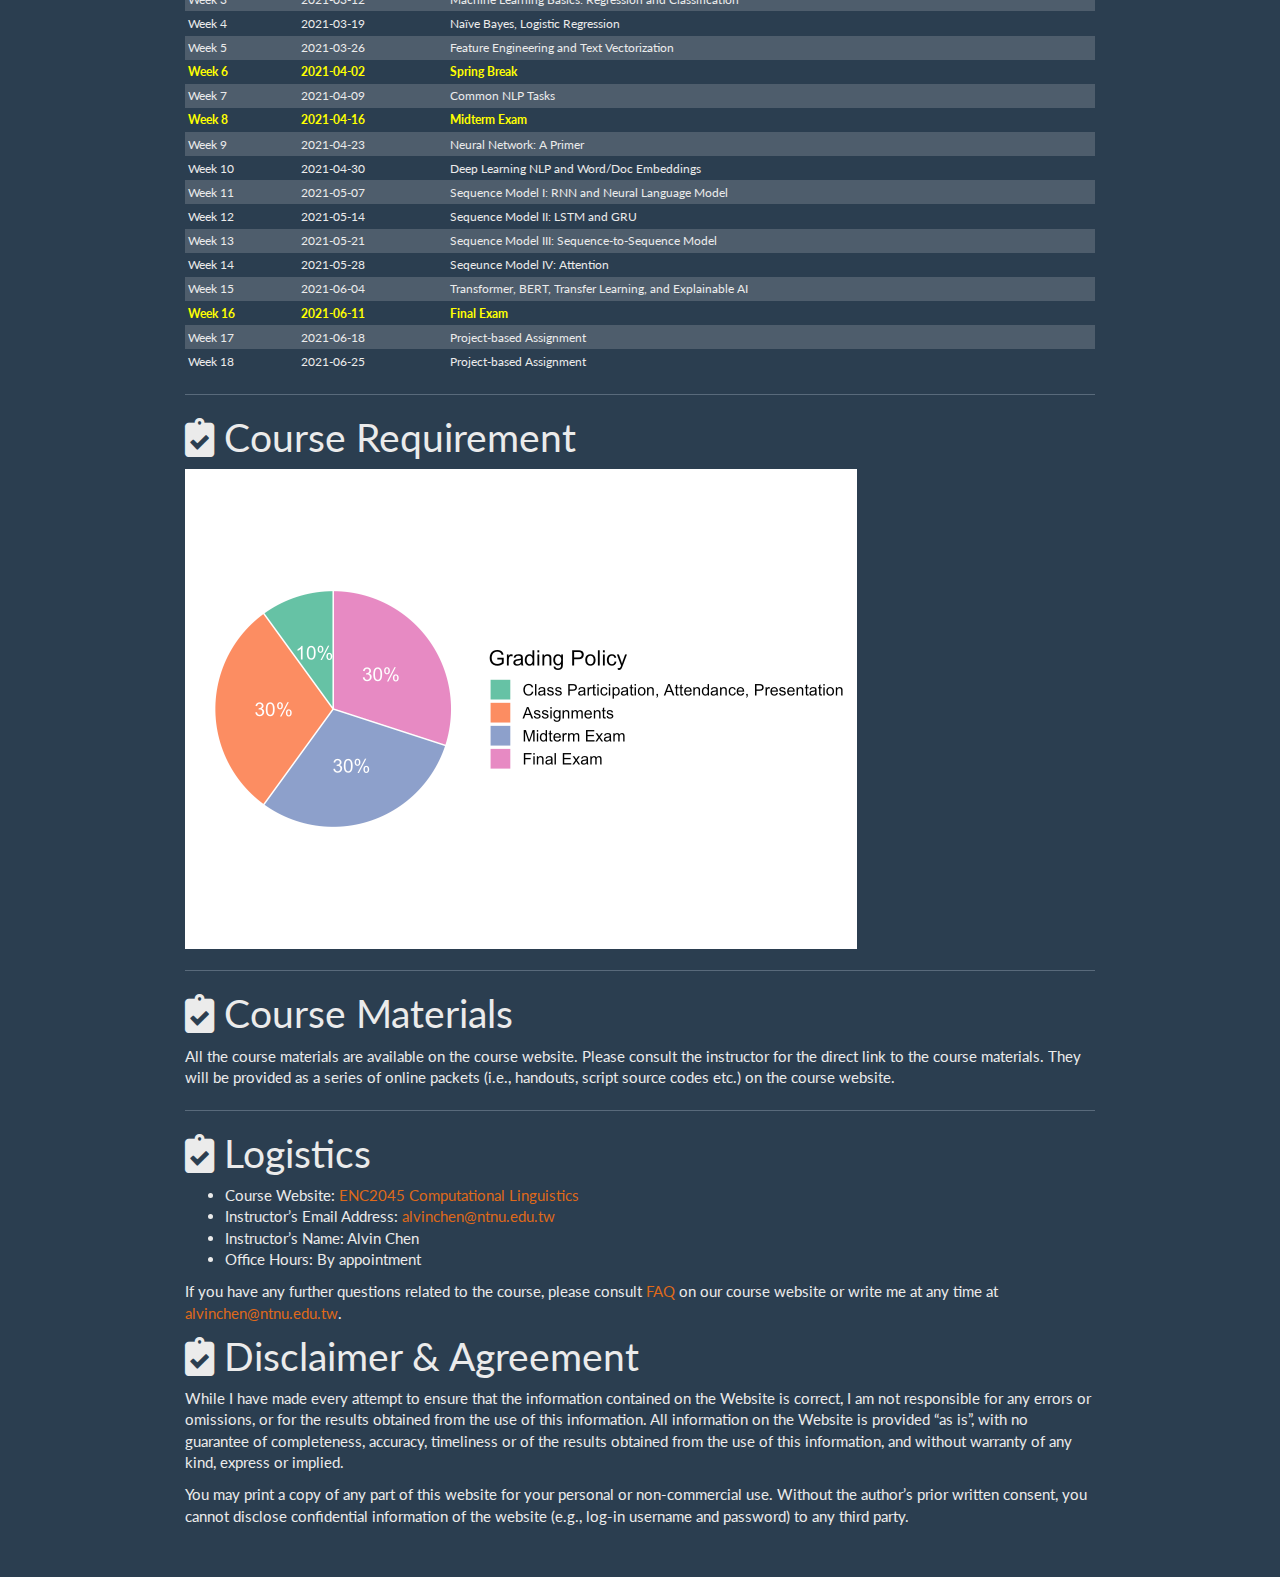
==== commit 2844fbf8: "docs" ====
--- a/docs/index.html
+++ b/docs/index.html
@@ -383,17 +383,17 @@
 </div>
 
 
-<p><em>This site is last-updated on 2021-02-25</em></p>
+<p><em>This site is last-updated on 2021-02-28</em></p>
 <hr />
 <div class="section level1">
 <h1><i class="fas  fa-clipboard-check "></i> Annoucements</h1>
 <p>Important course information will be posted on this web page and announced in class. You are responsible for all material that appears here and should check this page for updates frequently.</p>
 <ul>
-<li><strong>2021-02-25</strong>: This course website is work-in-progress.</li>
+<li><strong>2021-02-28</strong>: This course website is work-in-progress.</li>
 </ul>
 <!-- The course materials will be updated on a weekly basis. Please note that not all the materials have been complete and make sure that you visit this website regularly to get the most up-to-date materials/information.  -->
 <ul>
-<li><strong>2021-02-18</strong>: Please bring the laptop with you on the first day of the class.</li>
+<li><strong>2021-02-28</strong>: For non-NTNU students, please note that you may NOT be able to have proper access to Moodle in the first two weeks due to the inter-university transmission of the course enrollment data. In that case, you may submit your assignments via email.</li>
 <li><strong>2021-01-08</strong>: This course is designed for linguistics majors. If you are NOT a linguistics major, please contact the instructor for course enrollment.</li>
 <li><strong>2020-10-07</strong>: This course has <strong>prerequisites</strong>. A <strong>test</strong> on python basics will be conducted at the beginning of the semester. Please read the <a href="FAQ.html">FAQ</a> very carefully. <!-- - **2020-02-24**: Due to the outbreak of the coronavirus disease (COVID-19), the course schedule has been updated in response to the change of the semester start.  --> <!-- - **2020-01-15**: For those who are considering taking this course, please read the [FAQ](FAQ.html) first before you make the decision. Thank you very much. --></li>
 </ul>
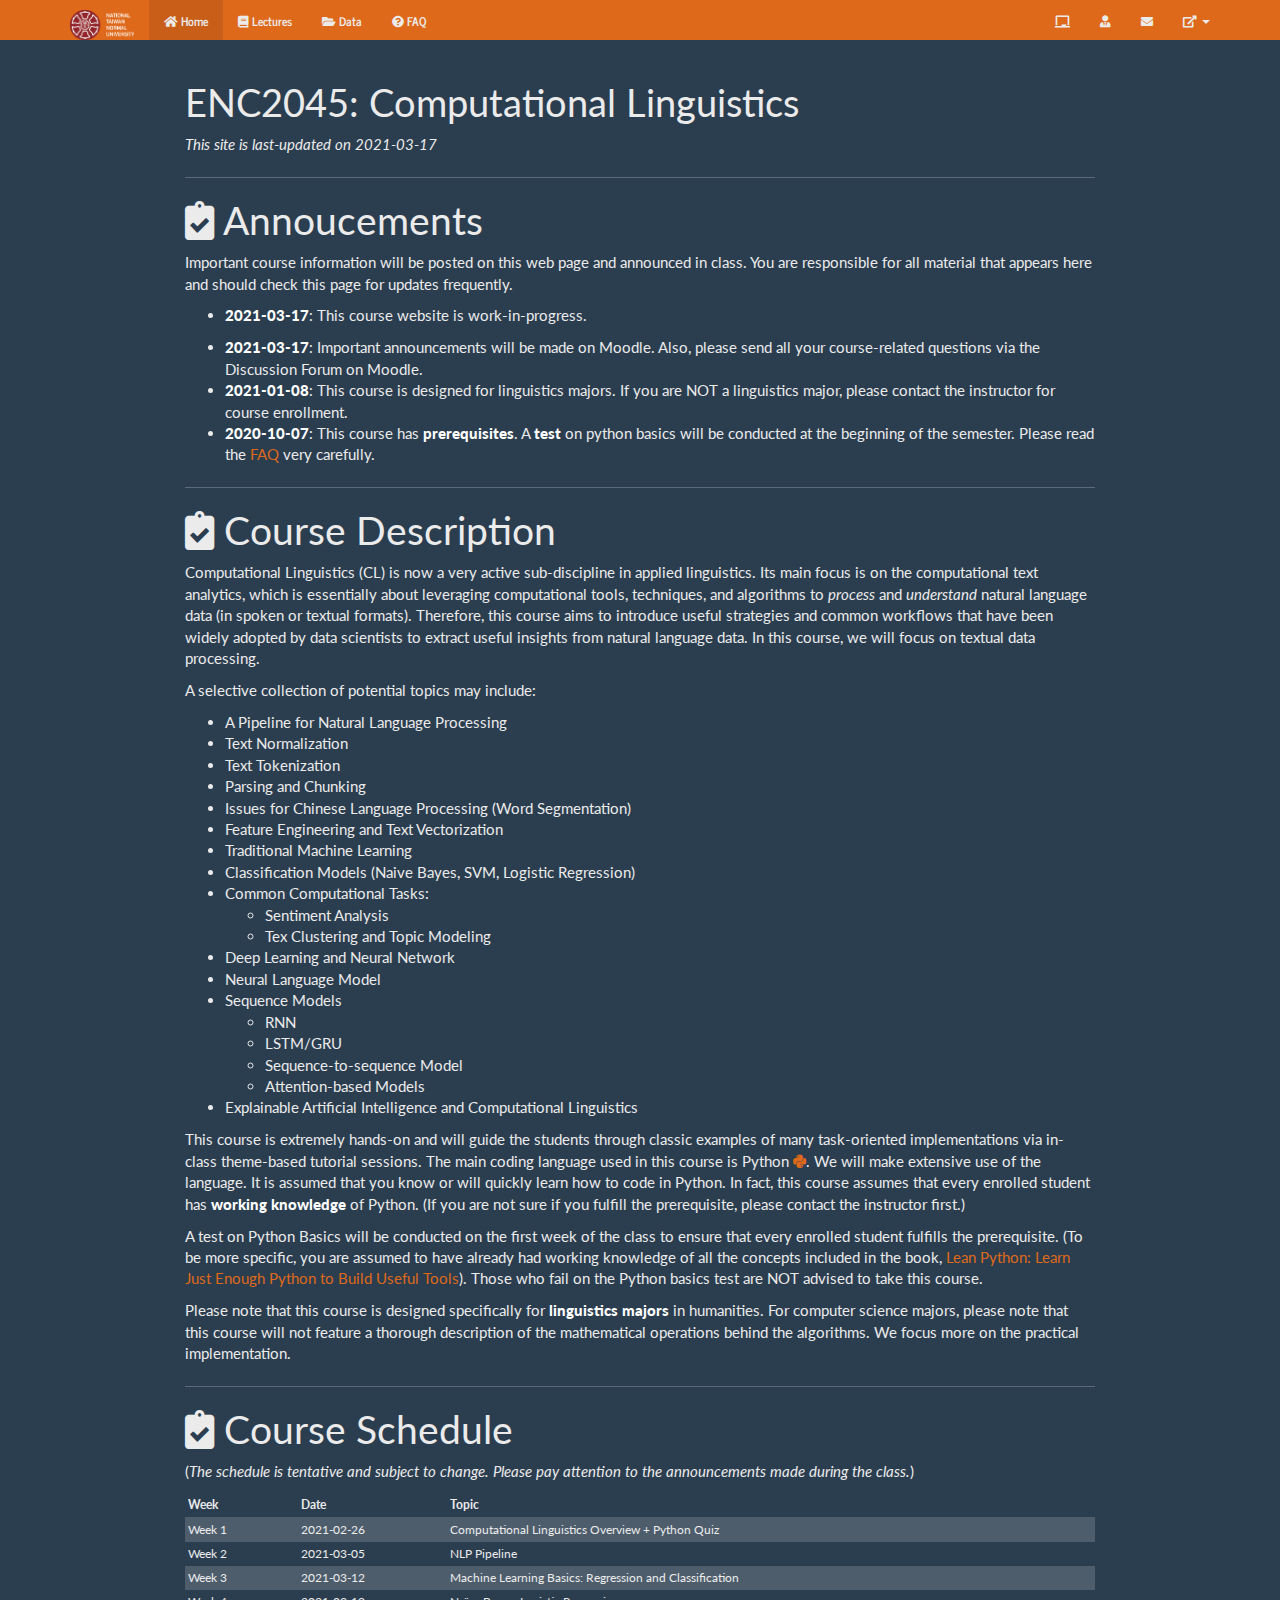
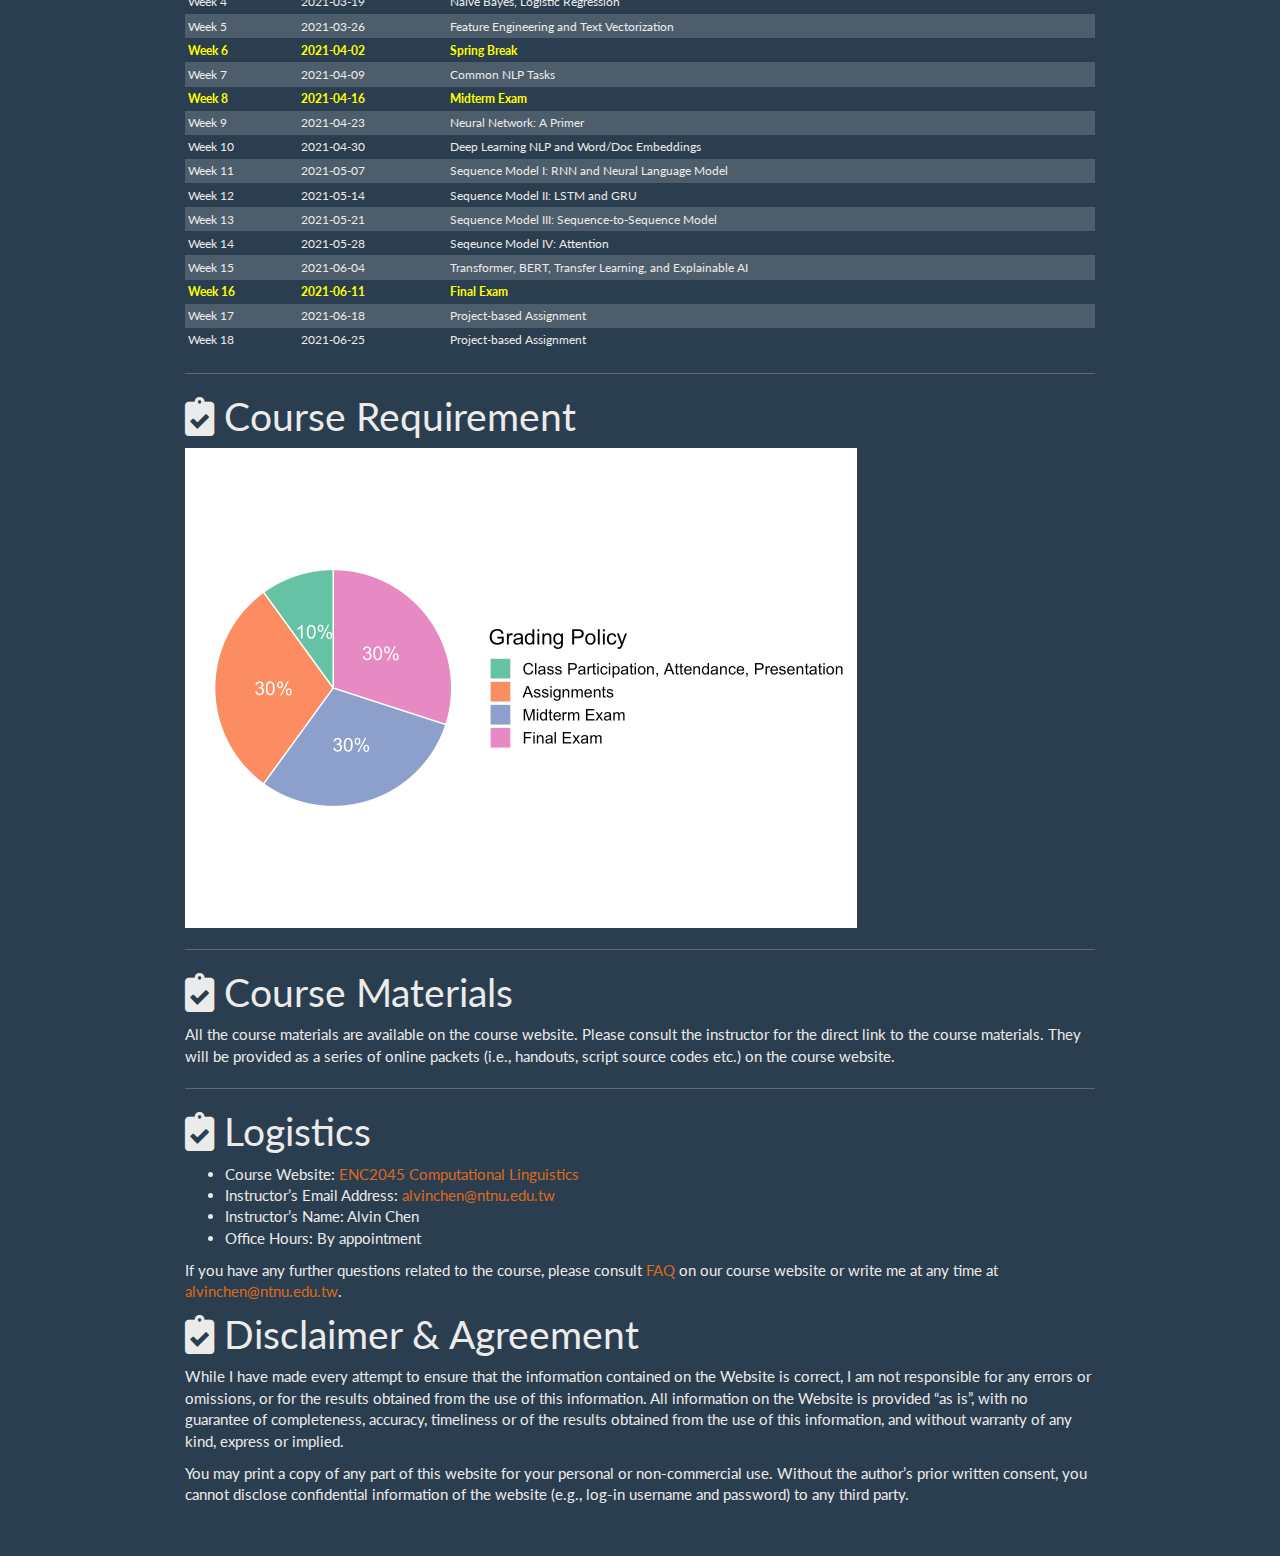
==== commit 3409cb44: "docs" ====
--- a/docs/index.html
+++ b/docs/index.html
@@ -383,17 +383,18 @@
 </div>
 
 
-<p><em>This site is last-updated on 2021-02-28</em></p>
+<p><em>This site is last-updated on 2021-03-17</em></p>
 <hr />
 <div class="section level1">
 <h1><i class="fas  fa-clipboard-check "></i> Annoucements</h1>
 <p>Important course information will be posted on this web page and announced in class. You are responsible for all material that appears here and should check this page for updates frequently.</p>
 <ul>
-<li><strong>2021-02-28</strong>: This course website is work-in-progress.</li>
+<li><strong>2021-03-17</strong>: This course website is work-in-progress.</li>
 </ul>
 <!-- The course materials will be updated on a weekly basis. Please note that not all the materials have been complete and make sure that you visit this website regularly to get the most up-to-date materials/information.  -->
 <ul>
-<li><strong>2021-02-28</strong>: For non-NTNU students, please note that you may NOT be able to have proper access to Moodle in the first two weeks due to the inter-university transmission of the course enrollment data. In that case, you may submit your assignments via email.</li>
+<li><strong>2021-03-17</strong>: Important announcements will be made on Moodle. Also, please send all your course-related questions via the Discussion Forum on Moodle.<br />
+</li>
 <li><strong>2021-01-08</strong>: This course is designed for linguistics majors. If you are NOT a linguistics major, please contact the instructor for course enrollment.</li>
 <li><strong>2020-10-07</strong>: This course has <strong>prerequisites</strong>. A <strong>test</strong> on python basics will be conducted at the beginning of the semester. Please read the <a href="FAQ.html">FAQ</a> very carefully. <!-- - **2020-02-24**: Due to the outbreak of the coronavirus disease (COVID-19), the course schedule has been updated in response to the change of the semester start.  --> <!-- - **2020-01-15**: For those who are considering taking this course, please read the [FAQ](FAQ.html) first before you make the decision. Thank you very much. --></li>
 </ul>
